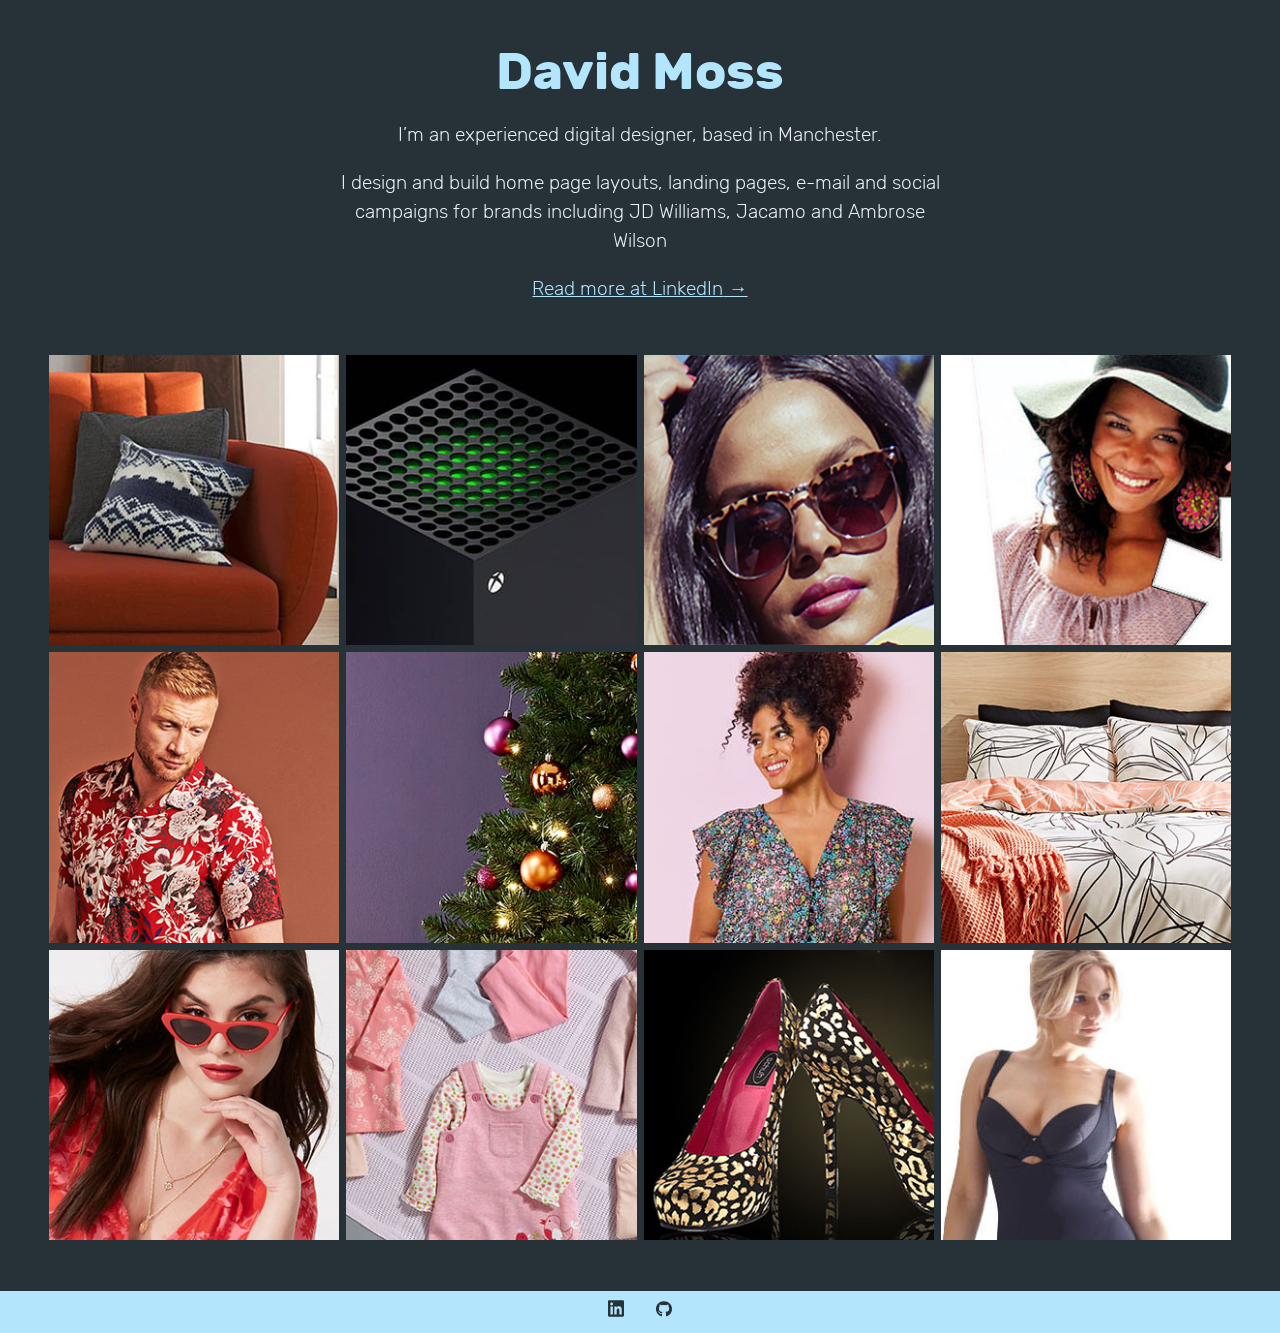
==== index.html @ d763c8f0 "re-publish existing site to github pages" ====
<!doctype html>
<html class="no-js" lang="en-gb">

<head>
    <meta charset="utf-8">
    <title>David Moss &ndash; Digital Designer</title>
    <meta name="description" content="Web designer and developer, based in Manchester.">
    <meta name="viewport" content="width=device-width, initial-scale=1">

    <link rel="shortcut icon" href="favicon.ico">

    <link href="css/style.css" rel="stylesheet">

    <meta name="theme-color" content="#263238">
</head>

<body>

    <div class="wrap">
        <header class="site-header">
            <h1><a href="/" class="site-heading">David Moss</a></h1>

            <section class="site-intro">
                <p>I&rsquo;m an experienced digital designer, based in Manchester.</p>
                <p>I design and build home page layouts, landing pages, e-mail and social campaigns for brands including <strong>JD Williams</strong>, <strong>Jacamo</strong>  and <strong>Ambrose Wilson</strong></p>
                <p><a href="https://www.linkedin.com/in/dpmoss/" class="link-cta">Read more at LinkedIn</a></p>
            </section>
        </header>

        <main class="work">
            <ul class="gallery">
               
               <li class="gallery-item"><a href="images/full/he_20_m.jpg" class="venobox" data-title="Home page (mobile) - Home Essentials" data-gall="gallery1"><img src="images/thumb/he_20.jpg" alt="Home page (mobile) - Home Essentials" loading="lazy"></a></li>
               
                <li class="gallery-item hidden"><a href="images/full/he_20.jpg" class="venobox" data-title="Home page (desktop) - Home Essentials" data-gall="gallery1"><img src="images/thumb/he_20.jpg" alt="Home page (desktop) - Home Essentials" loading="lazy"></a></li>

                <li class="gallery-item"><a href="images/full/xbox_m.jpg" class="venobox" data-title="Xbox landing page (mobile) - Home Essentials" data-gall="gallery1"><img src="images/thumb/xbox.jpg" alt="Xbox landing page (mobile) - Home Essentials" loading="lazy"></a></li>

                <li class="gallery-item hidden"><a href="images/full/xbox.jpg" class="venobox" data-title="Xbox landing page (desktop) - Home Essentials" data-gall="gallery1"><img src="images/thumb/xbox.jpg" alt="Xbox landing page (desktop) - Home Essentials" loading="lazy"></a></li>

                <li class="gallery-item"><a href="images/full/carousel.jpg" class="venobox" data-title="Facebook carousel banners - Simply Be" data-gall="gallery1"><img src="images/thumb/carousel.jpg" alt="Facebook carousel banners - Simply Be" loading="lazy"></a></li>

                <li class="gallery-item"><a href="images/full/fw_home.jpg" class="venobox" data-title="Home page - Fashion World" data-gall="gallery1"><img src="images/thumb/fw_home.jpg" alt="Home page - Fashion World" loading="lazy"></a></li>
                
                <li class="gallery-item"><a href="images/full/email_freddie.jpg" class="venobox" data-title="Flintoff e-mail (mobile only) - Jacamo" data-gall="gallery1"><img src="images/thumb/email_freddie.jpg" alt="Flintoff e-mail (mobile only) - Jacamo" loading="lazy"></a></li>
                
                <li class="gallery-item"><a href="images/full/he_xmas.jpg" class="venobox" data-title="Christmas home page (desktop) - Home Essentials" data-gall="gallery1"><img src="images/thumb/he_xmas.jpg" alt="Christmas home page (desktop) - Home Essentials" loading="lazy"></a></li>
                
                <li class="gallery-item"><a href="images/full/email_fw_sale.jpg" class="venobox" data-title="Sale e-mail (mobile only) - Fashion World" data-gall="gallery1"><img src="images/thumb/email_fw_sale.jpg" alt="Sale e-mail (mobile only) - Fashion World" loading="lazy"></a></li>
                
                <li class="gallery-item"><a href="images/full/trends_m.jpg" class="venobox" data-title="Home Trends landing page (mobile) - Home Essentials" data-gall="gallery1"><img src="images/thumb/trends.jpg" alt="Home Trends landing page (mobile) - Home Essentials" loading="lazy"></a></li>

                <li class="gallery-item hidden"><a href="images/full/trends_d.jpg" class="venobox" data-title="Home Trends landing page (desktop) - Home Essentials" data-gall="gallery1"><img src="images/thumb/trends.jpg" alt="Home Trends landing page (desktop) - Home Essentials" loading="lazy"></a></li>
                
                <li class="gallery-item"><a href="images/full/email_holiday_home.jpg" class="venobox" data-title="Holiday From Home e-mail (mobile only) - Simply Be Ireland" data-gall="gallery1"><img src="images/thumb/email_holiday_home.jpg" alt="Holiday From Home e-mail (mobile only) - Simply Be Ireland" loading="lazy"></a></li>
                
                <li class="gallery-item"><a href="images/full/tkd_baby_m.jpg" class="venobox" data-title="Hello world landing page (mobile) - Kids Division" data-gall="gallery1"><img src="images/thumb/tkd_baby.jpg" alt="Hello world landing page (mobile) - Kids Division" loading="lazy"></a></li>

                <li class="gallery-item hidden"><a href="images/full/tkd_baby.jpg" class="venobox" data-title="Hello world landing page (desktop) - Kids Division" data-gall="gallery1"><img src="images/thumb/tkd_baby.jpg" alt="Hello world landing page (desktop) - Kids Division" loading="lazy"></a></li>
                
                <li class="gallery-item"><a href="images/full/vld_1.jpg" class="venobox" data-title="Home page (1/3) - Viva La Diva shoes" data-gall="gallery1"><img src="images/thumb/vld.jpg" alt="Home page - Viva La Diva shoes" loading="lazy"></a></li>

                <li class="gallery-item hidden"><a href="images/full/vld_2.jpg" class="venobox" data-title="Home page (2/3) - Viva La Diva shoes" data-gall="gallery1"><img src="images/thumb/vld.jpg" alt="Home page - Viva La Diva shoes" loading="lazy"></a></li>
                
                <li class="gallery-item hidden"><a href="images/full/vld_3.jpg" class="venobox" data-title="Home page (3/3) - Viva La Diva shoes" data-gall="gallery1"><img src="images/thumb/vld.jpg" alt="Home page - Viva La Diva shoes" loading="lazy"></a></li>
                
                <li class="gallery-item"><a href="images/full/yours_new.jpg" class="venobox" data-title="Home page - Simply Yours" data-gall="gallery1"><img src="images/thumb/yours_new.jpg" alt="Home page - Simply Yours" loading="lazy"></a></li>
                
            </ul>
        </main>


    </div>

    <footer class="site-footer">
        <a href="https://www.linkedin.com/in/dpmoss/" class="social-icon"><img src="images/icons/icon_linkedin.svg" alt="LinkedIn profile" width="16"> </a>
        
        <a href="https://github.com/dpmoss/portfolio" class="social-icon"><img src="images/icons/icon_github.svg" alt="GitHub profile" width="16"> </a>
    </footer>

    <!-- Scripts -->

    <script src="js/vendor/jquery-3.5.1.min.js"></script>
    <script src="js/vendor/venobox.min.js"></script>
    <script src="js/app.js"></script>

</body>

</html>
---- css/style.css ----
@charset "UTF-8";
@font-face {
  font-family: "Rubik";
  src: url("../fonts/rubik-light.woff2") format("woff2"), url("../fonts/rubik-light.woff") format("woff");
  font-weight: 300;
  font-style: normal;
}
@font-face {
  font-family: "Rubik";
  src: url("../fonts/rubik-bold.woff2") format("woff2"), url("../fonts/rubik-bold.woff") format("woff");
  font-weight: 700;
  font-style: normal;
}
/*! normalize.css v8.0.1 | MIT License | github.com/necolas/normalize.css */
/* Document
   ========================================================================== */
/**
 * 1. Correct the line height in all browsers.
 * 2. Prevent adjustments of font size after orientation changes in iOS.
 */
html {
  line-height: 1.15;
  /* 1 */
  -webkit-text-size-adjust: 100%;
  /* 2 */
}

/* Sections
   ========================================================================== */
/**
 * Remove the margin in all browsers.
 */
body {
  margin: 0;
}

/**
 * Render the `main` element consistently in IE.
 */
main {
  display: block;
}

/**
 * Correct the font size and margin on `h1` elements within `section` and
 * `article` contexts in Chrome, Firefox, and Safari.
 */
h1 {
  font-size: 2em;
  margin: 0.67em 0;
}

/* Grouping content
   ========================================================================== */
/**
 * 1. Add the correct box sizing in Firefox.
 * 2. Show the overflow in Edge and IE.
 */
hr {
  box-sizing: content-box;
  /* 1 */
  height: 0;
  /* 1 */
  overflow: visible;
  /* 2 */
}

/**
 * 1. Correct the inheritance and scaling of font size in all browsers.
 * 2. Correct the odd `em` font sizing in all browsers.
 */
pre {
  font-family: monospace, monospace;
  /* 1 */
  font-size: 1em;
  /* 2 */
}

/* Text-level semantics
   ========================================================================== */
/**
 * Remove the gray background on active links in IE 10.
 */
a {
  background-color: transparent;
}

/**
 * 1. Remove the bottom border in Chrome 57-
 * 2. Add the correct text decoration in Chrome, Edge, IE, Opera, and Safari.
 */
abbr[title] {
  border-bottom: none;
  /* 1 */
  text-decoration: underline;
  /* 2 */
  -webkit-text-decoration: underline dotted;
          text-decoration: underline dotted;
  /* 2 */
}

/**
 * Add the correct font weight in Chrome, Edge, and Safari.
 */
b,
strong {
  font-weight: bolder;
}

/**
 * 1. Correct the inheritance and scaling of font size in all browsers.
 * 2. Correct the odd `em` font sizing in all browsers.
 */
code,
kbd,
samp {
  font-family: monospace, monospace;
  /* 1 */
  font-size: 1em;
  /* 2 */
}

/**
 * Add the correct font size in all browsers.
 */
small {
  font-size: 80%;
}

/**
 * Prevent `sub` and `sup` elements from affecting the line height in
 * all browsers.
 */
sub,
sup {
  font-size: 75%;
  line-height: 0;
  position: relative;
  vertical-align: baseline;
}

sub {
  bottom: -0.25em;
}

sup {
  top: -0.5em;
}

/* Embedded content
   ========================================================================== */
/**
 * Remove the border on images inside links in IE 10.
 */
img {
  border-style: none;
}

/* Forms
   ========================================================================== */
/**
 * 1. Change the font styles in all browsers.
 * 2. Remove the margin in Firefox and Safari.
 */
button,
input,
optgroup,
select,
textarea {
  font-family: inherit;
  /* 1 */
  font-size: 100%;
  /* 1 */
  line-height: 1.15;
  /* 1 */
  margin: 0;
  /* 2 */
}

/**
 * Show the overflow in IE.
 * 1. Show the overflow in Edge.
 */
button,
input {
  /* 1 */
  overflow: visible;
}

/**
 * Remove the inheritance of text transform in Edge, Firefox, and IE.
 * 1. Remove the inheritance of text transform in Firefox.
 */
button,
select {
  /* 1 */
  text-transform: none;
}

/**
 * Correct the inability to style clickable types in iOS and Safari.
 */
button,
[type=button],
[type=reset],
[type=submit] {
  -webkit-appearance: button;
}

/**
 * Remove the inner border and padding in Firefox.
 */
button::-moz-focus-inner,
[type=button]::-moz-focus-inner,
[type=reset]::-moz-focus-inner,
[type=submit]::-moz-focus-inner {
  border-style: none;
  padding: 0;
}

/**
 * Restore the focus styles unset by the previous rule.
 */
button:-moz-focusring,
[type=button]:-moz-focusring,
[type=reset]:-moz-focusring,
[type=submit]:-moz-focusring {
  outline: 1px dotted ButtonText;
}

/**
 * Correct the padding in Firefox.
 */
fieldset {
  padding: 0.35em 0.75em 0.625em;
}

/**
 * 1. Correct the text wrapping in Edge and IE.
 * 2. Correct the color inheritance from `fieldset` elements in IE.
 * 3. Remove the padding so developers are not caught out when they zero out
 *    `fieldset` elements in all browsers.
 */
legend {
  box-sizing: border-box;
  /* 1 */
  color: inherit;
  /* 2 */
  display: table;
  /* 1 */
  max-width: 100%;
  /* 1 */
  padding: 0;
  /* 3 */
  white-space: normal;
  /* 1 */
}

/**
 * Add the correct vertical alignment in Chrome, Firefox, and Opera.
 */
progress {
  vertical-align: baseline;
}

/**
 * Remove the default vertical scrollbar in IE 10+.
 */
textarea {
  overflow: auto;
}

/**
 * 1. Add the correct box sizing in IE 10.
 * 2. Remove the padding in IE 10.
 */
[type=checkbox],
[type=radio] {
  box-sizing: border-box;
  /* 1 */
  padding: 0;
  /* 2 */
}

/**
 * Correct the cursor style of increment and decrement buttons in Chrome.
 */
[type=number]::-webkit-inner-spin-button,
[type=number]::-webkit-outer-spin-button {
  height: auto;
}

/**
 * 1. Correct the odd appearance in Chrome and Safari.
 * 2. Correct the outline style in Safari.
 */
[type=search] {
  -webkit-appearance: textfield;
  /* 1 */
  outline-offset: -2px;
  /* 2 */
}

/**
 * Remove the inner padding in Chrome and Safari on macOS.
 */
[type=search]::-webkit-search-decoration {
  -webkit-appearance: none;
}

/**
 * 1. Correct the inability to style clickable types in iOS and Safari.
 * 2. Change font properties to `inherit` in Safari.
 */
::-webkit-file-upload-button {
  -webkit-appearance: button;
  /* 1 */
  font: inherit;
  /* 2 */
}

/* Interactive
   ========================================================================== */
/*
 * Add the correct display in Edge, IE 10+, and Firefox.
 */
details {
  display: block;
}

/*
 * Add the correct display in all browsers.
 */
summary {
  display: list-item;
}

/* Misc
   ========================================================================== */
/**
 * Add the correct display in IE 10+.
 */
template {
  display: none;
}

/**
 * Add the correct display in IE 10.
 */
[hidden] {
  display: none;
}

html,
body {
  height: 100%;
}

html {
  font-size: 100%;
  overflow-y: scroll;
}

body {
  font-family: "Rubik", sans-serif;
  background: #263238;
  color: #eceff1;
  font-weight: 300;
  line-height: 1.5;
  display: flex;
  flex-direction: column;
}

h1,
h2,
h3 {
  color: #4fc3f7;
  font-weight: 700;
  margin: 2.75rem 0 1.05rem;
  line-height: 1.15;
}

h1 {
  font-size: 3.157em;
}

h2 {
  font-size: 2.369em;
}

h3 {
  font-size: 1.777em;
}

p {
  font-size: 1.2em;
  margin-bottom: 1.15rem;
}

small {
  font-size: 0.889em;
}

a,
a:visited {
  color: #b3e5fc;
  text-decoration: none;
}

a:hover,
a:active {
  color: #4fc3f7;
}

.link-cta {
  text-decoration: underline;
}

.link-cta:after {
  content: " →";
}

.link-cta:hover {
  transition: all 0.5s;
}

img {
  max-width: 100%;
  height: auto;
}

.wrap {
  margin: 0 auto;
  padding: 0;
  width: 100%;
  max-width: 1200px;
  flex: 1 0 auto;
}

.site-header {
  max-width: 60ch;
  text-align: center;
  margin: 0 auto;
  padding: 0 0.5rem;
}

.gallery {
  box-sizing: border-box;
  margin: 3.157em 0.5em;
  padding: 0;
  list-style: none;
  display: flex;
  flex-flow: row wrap;
  justify-content: space-between;
  display: grid;
  justify-content: center;
  grid-gap: 5px;
  grid-template-columns: repeat(2, 1fr);
}
.gallery img {
  display: block;
}

.gallery-item {
  margin: 0 0 10px 0;
  padding: 0;
  flex: auto;
  max-width: 300px;
}
.gallery-item img {
  width: 100%;
}

@media (min-width: 750px) {
  .gallery {
    grid-template-columns: repeat(3, 1fr);
  }
}
@media (min-width: 900px) {
  .gallery {
    grid-template-columns: repeat(4, 1fr);
  }

  .gallery-item {
    max-width: 24%;
  }
}
@supports (display: grid) {
  .gallery-item {
    margin: 0;
    max-width: none;
    border: 1px solid #263238;
  }

  .gallery-item:hover {
    border: 1px solid #eceff1;
    transition: border 0.5s;
  }
}
.site-footer {
  display: flex;
  justify-content: center;
  align-items: center;
  margin: 0;
  padding: 0;
  background: #b3e5fc;
  flex-shrink: 0;
}
.site-footer .social-icon {
  margin: 0 0.5rem;
  padding: 0.5rem;
}
.site-footer .social-icon:hover {
  background-color: #eceff1;
  transition: all 0.5s;
}

/*
 * Hide visually and from screen readers
 */
.hidden,
[hidden] {
  display: none !important;
}

/*
 * Hide only visually, but have it available for screen readers:
 * https://snook.ca/archives/html_and_css/hiding-content-for-accessibility
 *
 * 1. For long content, line feeds are not interpreted as spaces and small width
 *    causes content to wrap 1 word per line:
 *    https://medium.com/@jessebeach/beware-smushed-off-screen-accessible-text-5952a4c2cbfe
 */
.sr-only {
  border: 0;
  clip: rect(0, 0, 0, 0);
  height: 1px;
  margin: -1px;
  overflow: hidden;
  padding: 0;
  position: absolute;
  white-space: nowrap;
  width: 1px;
  /* 1 */
}

/*
 * Extends the .sr-only class to allow the element
 * to be focusable when navigated to via the keyboard:
 * https://www.drupal.org/node/897638
 */
.sr-only.focusable:active,
.sr-only.focusable:focus {
  clip: auto;
  height: auto;
  margin: 0;
  overflow: visible;
  position: static;
  white-space: inherit;
  width: auto;
}

/*
 * Hide visually and from screen readers, but maintain layout
 */
.invisible {
  visibility: hidden;
}

/* ------ venobox.css --------*/
.vbox-overlay *, .vbox-overlay *:before, .vbox-overlay *:after {
  -webkit-backface-visibility: hidden;
  box-sizing: border-box;
}

.vbox-overlay * {
  -webkit-backface-visibility: visible;
  backface-visibility: visible;
}

.vbox-overlay {
  display: flex;
  flex-direction: column;
  justify-content: center;
  align-items: center;
  position: fixed;
  left: 0;
  top: 0;
  bottom: 0;
  right: 0;
  z-index: 999999;
}

/* ----- navigation ----- */
.vbox-title {
  width: 100%;
  height: 40px;
  float: left;
  text-align: center;
  line-height: 28px;
  font-size: 12px;
  padding: 6px 50px;
  overflow: hidden;
  position: fixed;
  display: none;
  left: 0;
  z-index: 89;
}

.vbox-close {
  cursor: pointer;
  position: fixed;
  top: -1px;
  right: 0;
  width: 50px;
  height: 40px;
  padding: 6px;
  display: block;
  background-position: 10px center;
  overflow: hidden;
  font-size: 24px;
  line-height: 1;
  text-align: center;
  z-index: 99;
}

.vbox-left {
  cursor: pointer;
  position: fixed;
  left: 0;
  height: 40px;
  overflow: hidden;
  line-height: 28px;
  font-size: 12px;
  z-index: 99;
  display: flex;
  align-items: center;
}

.vbox-num {
  display: inline-block;
  margin: 6px 0 6px 15px;
}

/* ----- Social share ----- */
.vbox-share {
  line-height: 28px;
  font-size: 12px;
  overflow: hidden;
  position: fixed;
  left: 0;
  z-index: 98;
  display: flex;
  align-items: center;
  justify-content: center;
  width: 100%;
  text-align: center;
}

.vbox-share svg {
  max-height: 28px;
  width: 28px;
  z-index: 10;
  margin-left: 12px;
  margin-top: 6px;
  margin-bottom: 6px;
  vertical-align: middle;
}

/* ----- navigation ARROWS ----- */
.vbox-next, .vbox-prev {
  position: fixed;
  top: 50%;
  margin-top: -15px;
  overflow: hidden;
  cursor: pointer;
  display: block;
  width: 45px;
  height: 45px;
  z-index: 99;
}

.vbox-next span, .vbox-prev span {
  position: relative;
  width: 20px;
  height: 20px;
  border: 2px solid transparent;
  border-top-color: #B6B6B6;
  border-right-color: #B6B6B6;
  text-indent: -100px;
  position: absolute;
  top: 8px;
  display: block;
}

.vbox-prev {
  left: 15px;
}

.vbox-next {
  right: 15px;
}

.vbox-prev span {
  left: 10px;
  transform: rotate(-135deg);
}

.vbox-next span {
  transform: rotate(45deg);
  right: 10px;
}

/* ------- inline window ------ */
.vbox-inline {
  width: 420px;
  height: 315px;
  height: 70vh;
  padding: 10px;
  background: #fff;
  margin: 0 auto;
  overflow: auto;
  text-align: left;
}

/* ------- Video & iFrames window ------ */
.venoframe {
  max-width: 100%;
  width: 100%;
  border: none;
  width: 100%;
  height: 260px;
  height: 70vh;
}

.venoframe.vbvid {
  height: 260px;
}

@media (min-width: 768px) {
  .venoframe, .vbox-inline {
    width: 90%;
    height: 360px;
    height: 70vh;
  }

  .venoframe.vbvid {
    width: 640px;
    height: 360px;
  }
}
@media (min-width: 992px) {
  .venoframe, .vbox-inline {
    max-width: 1200px;
    width: 80%;
    height: 540px;
    height: 70vh;
  }

  .venoframe.vbvid {
    width: 960px;
    height: 540px;
  }
}
/* 
Please do NOT edit this part! 
or at least read this note: http://i.imgur.com/7C0ws9e.gif
*/
.vbox-open {
  overflow: hidden;
}

.vbox-container {
  position: absolute;
  left: 0;
  right: 0;
  top: 0;
  bottom: 0;
  overflow-x: hidden;
  overflow-y: scroll;
  overflow-scrolling: touch;
  -webkit-overflow-scrolling: touch;
  z-index: 20;
  max-height: 100%;
}

.vbox-content {
  text-align: center;
  float: left;
  width: 100%;
  position: relative;
  overflow: hidden;
  padding: 20px 4%;
}

.vbox-container img {
  max-width: 100%;
  height: auto;
}

.vbox-figlio {
  box-shadow: 0 0 12px rgba(0, 0, 0, 0.19), 0 6px 6px rgba(0, 0, 0, 0.23);
  max-width: 100%;
  text-align: initial;
}

img.vbox-figlio {
  -webkit-user-select: none;
  -moz-user-select: none;
  -o-user-select: none;
  -ms-user-select: none;
      user-select: none;
}

.vbox-content.swipe-left {
  margin-left: -200px !important;
}

.vbox-content.swipe-right {
  margin-left: 200px !important;
}

.vbox-animated {
  webkit-transition: margin 300ms ease-out;
  transition: margin 300ms ease-out;
}

/* ---------- preloader ----------
 * SPINKIT 
 * http://tobiasahlin.com/spinkit/
-------------------------------- */
.sk-double-bounce, .sk-rotating-plane {
  width: 40px;
  height: 40px;
  margin: 40px auto;
}

.sk-rotating-plane {
  background-color: #333;
  -webkit-animation: sk-rotatePlane 1.2s infinite ease-in-out;
  animation: sk-rotatePlane 1.2s infinite ease-in-out;
}

@-webkit-keyframes sk-rotatePlane {
  0% {
    transform: perspective(120px) rotateX(0) rotateY(0);
  }
  50% {
    transform: perspective(120px) rotateX(-180.1deg) rotateY(0);
  }
  100% {
    transform: perspective(120px) rotateX(-180deg) rotateY(-179.9deg);
  }
}
@keyframes sk-rotatePlane {
  0% {
    transform: perspective(120px) rotateX(0) rotateY(0);
  }
  50% {
    transform: perspective(120px) rotateX(-180.1deg) rotateY(0);
  }
  100% {
    transform: perspective(120px) rotateX(-180deg) rotateY(-179.9deg);
  }
}
.sk-double-bounce {
  position: relative;
}

.sk-double-bounce .sk-child {
  width: 100%;
  height: 100%;
  border-radius: 50%;
  background-color: #333;
  opacity: 0.6;
  position: absolute;
  top: 0;
  left: 0;
  -webkit-animation: sk-doubleBounce 2s infinite ease-in-out;
  animation: sk-doubleBounce 2s infinite ease-in-out;
}

.sk-chasing-dots .sk-child, .sk-spinner-pulse, .sk-three-bounce .sk-child {
  background-color: #333;
  border-radius: 100%;
}

.sk-double-bounce .sk-double-bounce2 {
  -webkit-animation-delay: -1s;
  animation-delay: -1s;
}

@-webkit-keyframes sk-doubleBounce {
  0%, 100% {
    transform: scale(0);
  }
  50% {
    transform: scale(1);
  }
}
@keyframes sk-doubleBounce {
  0%, 100% {
    transform: scale(0);
  }
  50% {
    transform: scale(1);
  }
}
.sk-wave {
  margin: 40px auto;
  width: 50px;
  height: 40px;
  text-align: center;
  font-size: 10px;
}

.sk-wave .sk-rect {
  background-color: #333;
  height: 100%;
  width: 6px;
  display: inline-block;
  -webkit-animation: sk-waveStretchDelay 1.2s infinite ease-in-out;
  animation: sk-waveStretchDelay 1.2s infinite ease-in-out;
}

.sk-wave .sk-rect1 {
  -webkit-animation-delay: -1.2s;
  animation-delay: -1.2s;
}

.sk-wave .sk-rect2 {
  -webkit-animation-delay: -1.1s;
  animation-delay: -1.1s;
}

.sk-wave .sk-rect3 {
  -webkit-animation-delay: -1s;
  animation-delay: -1s;
}

.sk-wave .sk-rect4 {
  -webkit-animation-delay: -0.9s;
  animation-delay: -0.9s;
}

.sk-wave .sk-rect5 {
  -webkit-animation-delay: -0.8s;
  animation-delay: -0.8s;
}

@-webkit-keyframes sk-waveStretchDelay {
  0%, 100%, 40% {
    transform: scaleY(0.4);
  }
  20% {
    transform: scaleY(1);
  }
}
@keyframes sk-waveStretchDelay {
  0%, 100%, 40% {
    transform: scaleY(0.4);
  }
  20% {
    transform: scaleY(1);
  }
}
.sk-wandering-cubes {
  margin: 40px auto;
  width: 40px;
  height: 40px;
  position: relative;
}

.sk-wandering-cubes .sk-cube {
  background-color: #333;
  width: 10px;
  height: 10px;
  position: absolute;
  top: 0;
  left: 0;
  -webkit-animation: sk-wanderingCube 1.8s ease-in-out -1.8s infinite both;
  animation: sk-wanderingCube 1.8s ease-in-out -1.8s infinite both;
}

.sk-chasing-dots, .sk-spinner-pulse {
  width: 40px;
  height: 40px;
  margin: 40px auto;
}

.sk-wandering-cubes .sk-cube2 {
  -webkit-animation-delay: -0.9s;
  animation-delay: -0.9s;
}

@-webkit-keyframes sk-wanderingCube {
  0% {
    transform: rotate(0);
  }
  25% {
    transform: translateX(30px) rotate(-90deg) scale(0.5);
  }
  50% {
    transform: translateX(30px) translateY(30px) rotate(-179deg);
  }
  50.1% {
    transform: translateX(30px) translateY(30px) rotate(-180deg);
  }
  75% {
    transform: translateX(0) translateY(30px) rotate(-270deg) scale(0.5);
  }
  100% {
    transform: rotate(-360deg);
  }
}
@keyframes sk-wanderingCube {
  0% {
    transform: rotate(0);
  }
  25% {
    transform: translateX(30px) rotate(-90deg) scale(0.5);
  }
  50% {
    transform: translateX(30px) translateY(30px) rotate(-179deg);
  }
  50.1% {
    transform: translateX(30px) translateY(30px) rotate(-180deg);
  }
  75% {
    transform: translateX(0) translateY(30px) rotate(-270deg) scale(0.5);
  }
  100% {
    transform: rotate(-360deg);
  }
}
.sk-spinner-pulse {
  -webkit-animation: sk-pulseScaleOut 1s infinite ease-in-out;
  animation: sk-pulseScaleOut 1s infinite ease-in-out;
}

@-webkit-keyframes sk-pulseScaleOut {
  0% {
    transform: scale(0);
  }
  100% {
    transform: scale(1);
    opacity: 0;
  }
}
@keyframes sk-pulseScaleOut {
  0% {
    transform: scale(0);
  }
  100% {
    transform: scale(1);
    opacity: 0;
  }
}
.sk-chasing-dots {
  position: relative;
  text-align: center;
  -webkit-animation: sk-chasingDotsRotate 2s infinite linear;
  animation: sk-chasingDotsRotate 2s infinite linear;
}

.sk-chasing-dots .sk-child {
  width: 60%;
  height: 60%;
  display: inline-block;
  position: absolute;
  top: 0;
  -webkit-animation: sk-chasingDotsBounce 2s infinite ease-in-out;
  animation: sk-chasingDotsBounce 2s infinite ease-in-out;
}

.sk-chasing-dots .sk-dot2 {
  top: auto;
  bottom: 0;
  -webkit-animation-delay: -1s;
  animation-delay: -1s;
}

@-webkit-keyframes sk-chasingDotsRotate {
  100% {
    transform: rotate(360deg);
  }
}
@keyframes sk-chasingDotsRotate {
  100% {
    transform: rotate(360deg);
  }
}
@-webkit-keyframes sk-chasingDotsBounce {
  0%, 100% {
    transform: scale(0);
  }
  50% {
    transform: scale(1);
  }
}
@keyframes sk-chasingDotsBounce {
  0%, 100% {
    transform: scale(0);
  }
  50% {
    transform: scale(1);
  }
}
.sk-three-bounce {
  margin: 40px auto;
  width: 80px;
  text-align: center;
}

.sk-three-bounce .sk-child {
  width: 20px;
  height: 20px;
  display: inline-block;
  -webkit-animation: sk-three-bounce 1.4s ease-in-out 0s infinite both;
  animation: sk-three-bounce 1.4s ease-in-out 0s infinite both;
}

.sk-circle .sk-child:before, .sk-fading-circle .sk-circle:before {
  display: block;
  border-radius: 100%;
  content: "";
  background-color: #333;
}

.sk-three-bounce .sk-bounce1 {
  -webkit-animation-delay: -0.32s;
  animation-delay: -0.32s;
}

.sk-three-bounce .sk-bounce2 {
  -webkit-animation-delay: -0.16s;
  animation-delay: -0.16s;
}

@-webkit-keyframes sk-three-bounce {
  0%, 100%, 80% {
    transform: scale(0);
  }
  40% {
    transform: scale(1);
  }
}
@keyframes sk-three-bounce {
  0%, 100%, 80% {
    transform: scale(0);
  }
  40% {
    transform: scale(1);
  }
}
.sk-circle {
  margin: 40px auto;
  width: 40px;
  height: 40px;
  position: relative;
}

.sk-circle .sk-child {
  width: 100%;
  height: 100%;
  position: absolute;
  left: 0;
  top: 0;
}

.sk-circle .sk-child:before {
  margin: 0 auto;
  width: 15%;
  height: 15%;
  -webkit-animation: sk-circleBounceDelay 1.2s infinite ease-in-out both;
  animation: sk-circleBounceDelay 1.2s infinite ease-in-out both;
}

.sk-circle .sk-circle2 {
  transform: rotate(30deg);
}

.sk-circle .sk-circle3 {
  transform: rotate(60deg);
}

.sk-circle .sk-circle4 {
  transform: rotate(90deg);
}

.sk-circle .sk-circle5 {
  transform: rotate(120deg);
}

.sk-circle .sk-circle6 {
  transform: rotate(150deg);
}

.sk-circle .sk-circle7 {
  transform: rotate(180deg);
}

.sk-circle .sk-circle8 {
  transform: rotate(210deg);
}

.sk-circle .sk-circle9 {
  transform: rotate(240deg);
}

.sk-circle .sk-circle10 {
  transform: rotate(270deg);
}

.sk-circle .sk-circle11 {
  transform: rotate(300deg);
}

.sk-circle .sk-circle12 {
  transform: rotate(330deg);
}

.sk-circle .sk-circle2:before {
  -webkit-animation-delay: -1.1s;
  animation-delay: -1.1s;
}

.sk-circle .sk-circle3:before {
  -webkit-animation-delay: -1s;
  animation-delay: -1s;
}

.sk-circle .sk-circle4:before {
  -webkit-animation-delay: -0.9s;
  animation-delay: -0.9s;
}

.sk-circle .sk-circle5:before {
  -webkit-animation-delay: -0.8s;
  animation-delay: -0.8s;
}

.sk-circle .sk-circle6:before {
  -webkit-animation-delay: -0.7s;
  animation-delay: -0.7s;
}

.sk-circle .sk-circle7:before {
  -webkit-animation-delay: -0.6s;
  animation-delay: -0.6s;
}

.sk-circle .sk-circle8:before {
  -webkit-animation-delay: -0.5s;
  animation-delay: -0.5s;
}

.sk-circle .sk-circle9:before {
  -webkit-animation-delay: -0.4s;
  animation-delay: -0.4s;
}

.sk-circle .sk-circle10:before {
  -webkit-animation-delay: -0.3s;
  animation-delay: -0.3s;
}

.sk-circle .sk-circle11:before {
  -webkit-animation-delay: -0.2s;
  animation-delay: -0.2s;
}

.sk-circle .sk-circle12:before {
  -webkit-animation-delay: -0.1s;
  animation-delay: -0.1s;
}

@-webkit-keyframes sk-circleBounceDelay {
  0%, 100%, 80% {
    transform: scale(0);
  }
  40% {
    transform: scale(1);
  }
}
@keyframes sk-circleBounceDelay {
  0%, 100%, 80% {
    transform: scale(0);
  }
  40% {
    transform: scale(1);
  }
}
.sk-cube-grid {
  width: 40px;
  height: 40px;
  margin: 40px auto;
}

.sk-cube-grid .sk-cube {
  width: 33.33%;
  height: 33.33%;
  background-color: #333;
  float: left;
  -webkit-animation: sk-cubeGridScaleDelay 1.3s infinite ease-in-out;
  animation: sk-cubeGridScaleDelay 1.3s infinite ease-in-out;
}

.sk-cube-grid .sk-cube1 {
  -webkit-animation-delay: 0.2s;
  animation-delay: 0.2s;
}

.sk-cube-grid .sk-cube2 {
  -webkit-animation-delay: 0.3s;
  animation-delay: 0.3s;
}

.sk-cube-grid .sk-cube3 {
  -webkit-animation-delay: 0.4s;
  animation-delay: 0.4s;
}

.sk-cube-grid .sk-cube4 {
  -webkit-animation-delay: 0.1s;
  animation-delay: 0.1s;
}

.sk-cube-grid .sk-cube5 {
  -webkit-animation-delay: 0.2s;
  animation-delay: 0.2s;
}

.sk-cube-grid .sk-cube6 {
  -webkit-animation-delay: 0.3s;
  animation-delay: 0.3s;
}

.sk-cube-grid .sk-cube7 {
  -webkit-animation-delay: 0ms;
  animation-delay: 0ms;
}

.sk-cube-grid .sk-cube8 {
  -webkit-animation-delay: 0.1s;
  animation-delay: 0.1s;
}

.sk-cube-grid .sk-cube9 {
  -webkit-animation-delay: 0.2s;
  animation-delay: 0.2s;
}

@-webkit-keyframes sk-cubeGridScaleDelay {
  0%, 100%, 70% {
    transform: scale3D(1, 1, 1);
  }
  35% {
    transform: scale3D(0, 0, 1);
  }
}
@keyframes sk-cubeGridScaleDelay {
  0%, 100%, 70% {
    transform: scale3D(1, 1, 1);
  }
  35% {
    transform: scale3D(0, 0, 1);
  }
}
.sk-fading-circle {
  margin: 40px auto;
  width: 40px;
  height: 40px;
  position: relative;
}

.sk-fading-circle .sk-circle {
  width: 100%;
  height: 100%;
  position: absolute;
  left: 0;
  top: 0;
}

.sk-fading-circle .sk-circle:before {
  margin: 0 auto;
  width: 15%;
  height: 15%;
  -webkit-animation: sk-circleFadeDelay 1.2s infinite ease-in-out both;
  animation: sk-circleFadeDelay 1.2s infinite ease-in-out both;
}

.sk-fading-circle .sk-circle2 {
  transform: rotate(30deg);
}

.sk-fading-circle .sk-circle3 {
  transform: rotate(60deg);
}

.sk-fading-circle .sk-circle4 {
  transform: rotate(90deg);
}

.sk-fading-circle .sk-circle5 {
  transform: rotate(120deg);
}

.sk-fading-circle .sk-circle6 {
  transform: rotate(150deg);
}

.sk-fading-circle .sk-circle7 {
  transform: rotate(180deg);
}

.sk-fading-circle .sk-circle8 {
  transform: rotate(210deg);
}

.sk-fading-circle .sk-circle9 {
  transform: rotate(240deg);
}

.sk-fading-circle .sk-circle10 {
  transform: rotate(270deg);
}

.sk-fading-circle .sk-circle11 {
  transform: rotate(300deg);
}

.sk-fading-circle .sk-circle12 {
  transform: rotate(330deg);
}

.sk-fading-circle .sk-circle2:before {
  -webkit-animation-delay: -1.1s;
  animation-delay: -1.1s;
}

.sk-fading-circle .sk-circle3:before {
  -webkit-animation-delay: -1s;
  animation-delay: -1s;
}

.sk-fading-circle .sk-circle4:before {
  -webkit-animation-delay: -0.9s;
  animation-delay: -0.9s;
}

.sk-fading-circle .sk-circle5:before {
  -webkit-animation-delay: -0.8s;
  animation-delay: -0.8s;
}

.sk-fading-circle .sk-circle6:before {
  -webkit-animation-delay: -0.7s;
  animation-delay: -0.7s;
}

.sk-fading-circle .sk-circle7:before {
  -webkit-animation-delay: -0.6s;
  animation-delay: -0.6s;
}

.sk-fading-circle .sk-circle8:before {
  -webkit-animation-delay: -0.5s;
  animation-delay: -0.5s;
}

.sk-fading-circle .sk-circle9:before {
  -webkit-animation-delay: -0.4s;
  animation-delay: -0.4s;
}

.sk-fading-circle .sk-circle10:before {
  -webkit-animation-delay: -0.3s;
  animation-delay: -0.3s;
}

.sk-fading-circle .sk-circle11:before {
  -webkit-animation-delay: -0.2s;
  animation-delay: -0.2s;
}

.sk-fading-circle .sk-circle12:before {
  -webkit-animation-delay: -0.1s;
  animation-delay: -0.1s;
}

@-webkit-keyframes sk-circleFadeDelay {
  0%, 100%, 39% {
    opacity: 0;
  }
  40% {
    opacity: 1;
  }
}
@keyframes sk-circleFadeDelay {
  0%, 100%, 39% {
    opacity: 0;
  }
  40% {
    opacity: 1;
  }
}
.sk-folding-cube {
  margin: 40px auto;
  width: 40px;
  height: 40px;
  position: relative;
  transform: rotateZ(45deg);
}

.sk-folding-cube .sk-cube {
  float: left;
  width: 50%;
  height: 50%;
  position: relative;
  transform: scale(1.1);
}

.sk-folding-cube .sk-cube:before {
  content: "";
  position: absolute;
  top: 0;
  left: 0;
  width: 100%;
  height: 100%;
  background-color: #333;
  -webkit-animation: sk-foldCubeAngle 2.4s infinite linear both;
  animation: sk-foldCubeAngle 2.4s infinite linear both;
  transform-origin: 100% 100%;
}

.sk-folding-cube .sk-cube2 {
  transform: scale(1.1) rotateZ(90deg);
}

.sk-folding-cube .sk-cube3 {
  transform: scale(1.1) rotateZ(180deg);
}

.sk-folding-cube .sk-cube4 {
  transform: scale(1.1) rotateZ(270deg);
}

.sk-folding-cube .sk-cube2:before {
  -webkit-animation-delay: 0.3s;
  animation-delay: 0.3s;
}

.sk-folding-cube .sk-cube3:before {
  -webkit-animation-delay: 0.6s;
  animation-delay: 0.6s;
}

.sk-folding-cube .sk-cube4:before {
  -webkit-animation-delay: 0.9s;
  animation-delay: 0.9s;
}

@-webkit-keyframes sk-foldCubeAngle {
  0%, 10% {
    transform: perspective(140px) rotateX(-180deg);
    opacity: 0;
  }
  25%, 75% {
    transform: perspective(140px) rotateX(0);
    opacity: 1;
  }
  100%, 90% {
    transform: perspective(140px) rotateY(180deg);
    opacity: 0;
  }
}
@keyframes sk-foldCubeAngle {
  0%, 10% {
    transform: perspective(140px) rotateX(-180deg);
    opacity: 0;
  }
  25%, 75% {
    transform: perspective(140px) rotateX(0);
    opacity: 1;
  }
  100%, 90% {
    transform: perspective(140px) rotateY(180deg);
    opacity: 0;
  }
}/*# sourceMappingURL=style.css.map */
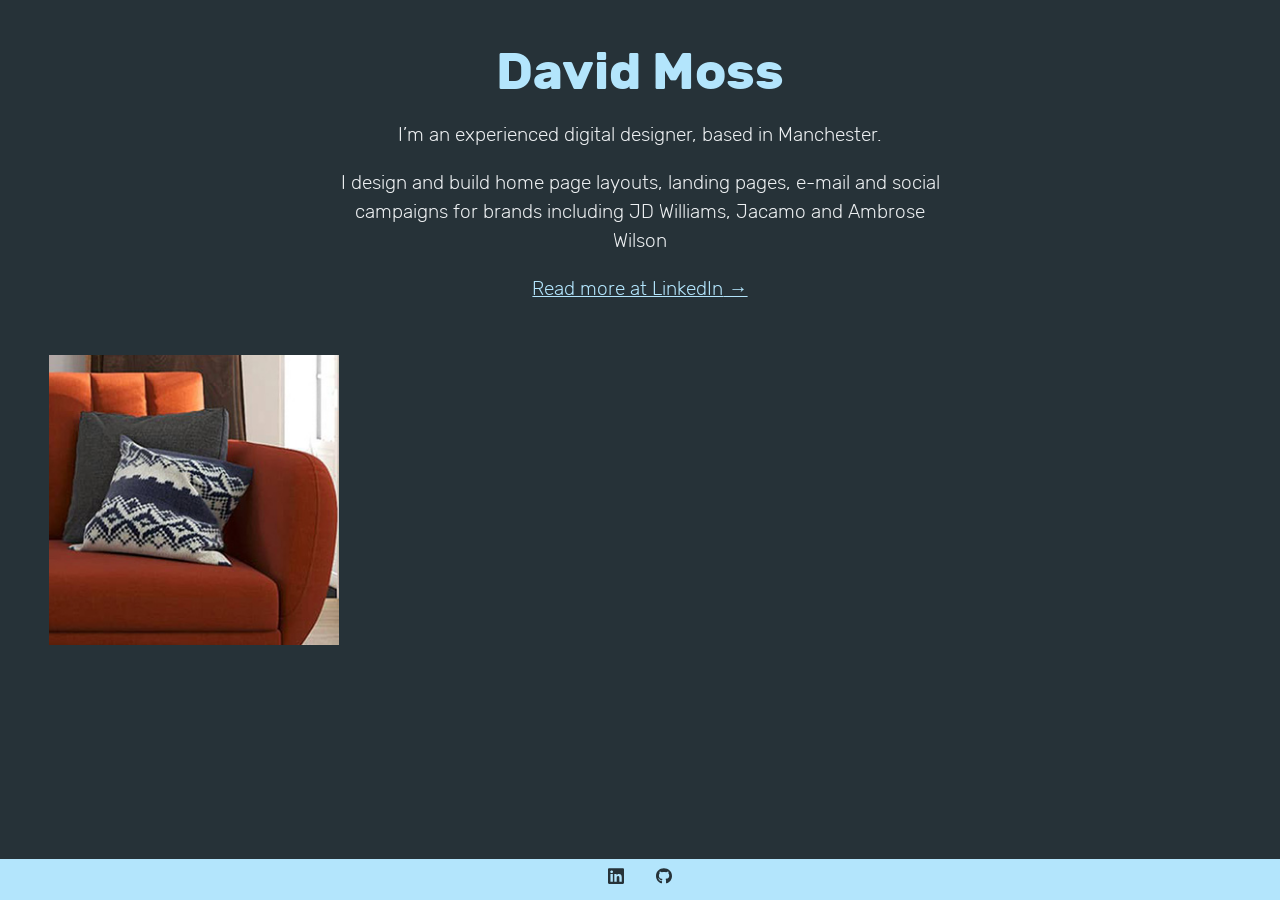
==== commit c443e636: "test" ====
--- a/index.html
+++ b/index.html
@@ -9,7 +9,7 @@
 
     <link rel="shortcut icon" href="favicon.ico">
 
-    <link href="css/style.css" rel="stylesheet">
+    <link href="/css/style.css" rel="stylesheet">
 
     <meta name="theme-color" content="#263238">
 </head>
@@ -30,41 +30,9 @@
         <main class="work">
             <ul class="gallery">
                
-               <li class="gallery-item"><a href="images/full/he_20_m.jpg" class="venobox" data-title="Home page (mobile) - Home Essentials" data-gall="gallery1"><img src="images/thumb/he_20.jpg" alt="Home page (mobile) - Home Essentials" loading="lazy"></a></li>
-               
-                <li class="gallery-item hidden"><a href="images/full/he_20.jpg" class="venobox" data-title="Home page (desktop) - Home Essentials" data-gall="gallery1"><img src="images/thumb/he_20.jpg" alt="Home page (desktop) - Home Essentials" loading="lazy"></a></li>
+               <li class="gallery-item"><a href="/images/full/he_20_m.jpg" class="venobox" data-title="Home page (mobile) - Home Essentials" data-gall="gallery1"><img src="/images/thumb/he_20.jpg" alt="Home page (mobile) - Home Essentials"></a></li>
 
-                <li class="gallery-item"><a href="images/full/xbox_m.jpg" class="venobox" data-title="Xbox landing page (mobile) - Home Essentials" data-gall="gallery1"><img src="images/thumb/xbox.jpg" alt="Xbox landing page (mobile) - Home Essentials" loading="lazy"></a></li>
-
-                <li class="gallery-item hidden"><a href="images/full/xbox.jpg" class="venobox" data-title="Xbox landing page (desktop) - Home Essentials" data-gall="gallery1"><img src="images/thumb/xbox.jpg" alt="Xbox landing page (desktop) - Home Essentials" loading="lazy"></a></li>
-
-                <li class="gallery-item"><a href="images/full/carousel.jpg" class="venobox" data-title="Facebook carousel banners - Simply Be" data-gall="gallery1"><img src="images/thumb/carousel.jpg" alt="Facebook carousel banners - Simply Be" loading="lazy"></a></li>
-
-                <li class="gallery-item"><a href="images/full/fw_home.jpg" class="venobox" data-title="Home page - Fashion World" data-gall="gallery1"><img src="images/thumb/fw_home.jpg" alt="Home page - Fashion World" loading="lazy"></a></li>
                 
-                <li class="gallery-item"><a href="images/full/email_freddie.jpg" class="venobox" data-title="Flintoff e-mail (mobile only) - Jacamo" data-gall="gallery1"><img src="images/thumb/email_freddie.jpg" alt="Flintoff e-mail (mobile only) - Jacamo" loading="lazy"></a></li>
-                
-                <li class="gallery-item"><a href="images/full/he_xmas.jpg" class="venobox" data-title="Christmas home page (desktop) - Home Essentials" data-gall="gallery1"><img src="images/thumb/he_xmas.jpg" alt="Christmas home page (desktop) - Home Essentials" loading="lazy"></a></li>
-                
-                <li class="gallery-item"><a href="images/full/email_fw_sale.jpg" class="venobox" data-title="Sale e-mail (mobile only) - Fashion World" data-gall="gallery1"><img src="images/thumb/email_fw_sale.jpg" alt="Sale e-mail (mobile only) - Fashion World" loading="lazy"></a></li>
-                
-                <li class="gallery-item"><a href="images/full/trends_m.jpg" class="venobox" data-title="Home Trends landing page (mobile) - Home Essentials" data-gall="gallery1"><img src="images/thumb/trends.jpg" alt="Home Trends landing page (mobile) - Home Essentials" loading="lazy"></a></li>
-
-                <li class="gallery-item hidden"><a href="images/full/trends_d.jpg" class="venobox" data-title="Home Trends landing page (desktop) - Home Essentials" data-gall="gallery1"><img src="images/thumb/trends.jpg" alt="Home Trends landing page (desktop) - Home Essentials" loading="lazy"></a></li>
-                
-                <li class="gallery-item"><a href="images/full/email_holiday_home.jpg" class="venobox" data-title="Holiday From Home e-mail (mobile only) - Simply Be Ireland" data-gall="gallery1"><img src="images/thumb/email_holiday_home.jpg" alt="Holiday From Home e-mail (mobile only) - Simply Be Ireland" loading="lazy"></a></li>
-                
-                <li class="gallery-item"><a href="images/full/tkd_baby_m.jpg" class="venobox" data-title="Hello world landing page (mobile) - Kids Division" data-gall="gallery1"><img src="images/thumb/tkd_baby.jpg" alt="Hello world landing page (mobile) - Kids Division" loading="lazy"></a></li>
-
-                <li class="gallery-item hidden"><a href="images/full/tkd_baby.jpg" class="venobox" data-title="Hello world landing page (desktop) - Kids Division" data-gall="gallery1"><img src="images/thumb/tkd_baby.jpg" alt="Hello world landing page (desktop) - Kids Division" loading="lazy"></a></li>
-                
-                <li class="gallery-item"><a href="images/full/vld_1.jpg" class="venobox" data-title="Home page (1/3) - Viva La Diva shoes" data-gall="gallery1"><img src="images/thumb/vld.jpg" alt="Home page - Viva La Diva shoes" loading="lazy"></a></li>
-
-                <li class="gallery-item hidden"><a href="images/full/vld_2.jpg" class="venobox" data-title="Home page (2/3) - Viva La Diva shoes" data-gall="gallery1"><img src="images/thumb/vld.jpg" alt="Home page - Viva La Diva shoes" loading="lazy"></a></li>
-                
-                <li class="gallery-item hidden"><a href="images/full/vld_3.jpg" class="venobox" data-title="Home page (3/3) - Viva La Diva shoes" data-gall="gallery1"><img src="images/thumb/vld.jpg" alt="Home page - Viva La Diva shoes" loading="lazy"></a></li>
-                
-                <li class="gallery-item"><a href="images/full/yours_new.jpg" class="venobox" data-title="Home page - Simply Yours" data-gall="gallery1"><img src="images/thumb/yours_new.jpg" alt="Home page - Simply Yours" loading="lazy"></a></li>
                 
             </ul>
         </main>
@@ -79,10 +47,8 @@
     </footer>
 
     <!-- Scripts -->
-
-    <script src="js/vendor/jquery-3.5.1.min.js"></script>
-    <script src="js/vendor/venobox.min.js"></script>
-    <script src="js/app.js"></script>
+    <script src="/js/venobox.min.js"></script>
+    <script src="/js/app.js"></script>
 
 </body>
 
--- a/css/style.css
+++ b/css/style.css
@@ -1,1591 +1 @@
-@charset "UTF-8";
-@font-face {
-  font-family: "Rubik";
-  src: url("../fonts/rubik-light.woff2") format("woff2"), url("../fonts/rubik-light.woff") format("woff");
-  font-weight: 300;
-  font-style: normal;
-}
-@font-face {
-  font-family: "Rubik";
-  src: url("../fonts/rubik-bold.woff2") format("woff2"), url("../fonts/rubik-bold.woff") format("woff");
-  font-weight: 700;
-  font-style: normal;
-}
-/*! normalize.css v8.0.1 | MIT License | github.com/necolas/normalize.css */
-/* Document
-   ========================================================================== */
-/**
- * 1. Correct the line height in all browsers.
- * 2. Prevent adjustments of font size after orientation changes in iOS.
- */
-html {
-  line-height: 1.15;
-  /* 1 */
-  -webkit-text-size-adjust: 100%;
-  /* 2 */
-}
-
-/* Sections
-   ========================================================================== */
-/**
- * Remove the margin in all browsers.
- */
-body {
-  margin: 0;
-}
-
-/**
- * Render the `main` element consistently in IE.
- */
-main {
-  display: block;
-}
-
-/**
- * Correct the font size and margin on `h1` elements within `section` and
- * `article` contexts in Chrome, Firefox, and Safari.
- */
-h1 {
-  font-size: 2em;
-  margin: 0.67em 0;
-}
-
-/* Grouping content
-   ========================================================================== */
-/**
- * 1. Add the correct box sizing in Firefox.
- * 2. Show the overflow in Edge and IE.
- */
-hr {
-  box-sizing: content-box;
-  /* 1 */
-  height: 0;
-  /* 1 */
-  overflow: visible;
-  /* 2 */
-}
-
-/**
- * 1. Correct the inheritance and scaling of font size in all browsers.
- * 2. Correct the odd `em` font sizing in all browsers.
- */
-pre {
-  font-family: monospace, monospace;
-  /* 1 */
-  font-size: 1em;
-  /* 2 */
-}
-
-/* Text-level semantics
-   ========================================================================== */
-/**
- * Remove the gray background on active links in IE 10.
- */
-a {
-  background-color: transparent;
-}
-
-/**
- * 1. Remove the bottom border in Chrome 57-
- * 2. Add the correct text decoration in Chrome, Edge, IE, Opera, and Safari.
- */
-abbr[title] {
-  border-bottom: none;
-  /* 1 */
-  text-decoration: underline;
-  /* 2 */
-  -webkit-text-decoration: underline dotted;
-          text-decoration: underline dotted;
-  /* 2 */
-}
-
-/**
- * Add the correct font weight in Chrome, Edge, and Safari.
- */
-b,
-strong {
-  font-weight: bolder;
-}
-
-/**
- * 1. Correct the inheritance and scaling of font size in all browsers.
- * 2. Correct the odd `em` font sizing in all browsers.
- */
-code,
-kbd,
-samp {
-  font-family: monospace, monospace;
-  /* 1 */
-  font-size: 1em;
-  /* 2 */
-}
-
-/**
- * Add the correct font size in all browsers.
- */
-small {
-  font-size: 80%;
-}
-
-/**
- * Prevent `sub` and `sup` elements from affecting the line height in
- * all browsers.
- */
-sub,
-sup {
-  font-size: 75%;
-  line-height: 0;
-  position: relative;
-  vertical-align: baseline;
-}
-
-sub {
-  bottom: -0.25em;
-}
-
-sup {
-  top: -0.5em;
-}
-
-/* Embedded content
-   ========================================================================== */
-/**
- * Remove the border on images inside links in IE 10.
- */
-img {
-  border-style: none;
-}
-
-/* Forms
-   ========================================================================== */
-/**
- * 1. Change the font styles in all browsers.
- * 2. Remove the margin in Firefox and Safari.
- */
-button,
-input,
-optgroup,
-select,
-textarea {
-  font-family: inherit;
-  /* 1 */
-  font-size: 100%;
-  /* 1 */
-  line-height: 1.15;
-  /* 1 */
-  margin: 0;
-  /* 2 */
-}
-
-/**
- * Show the overflow in IE.
- * 1. Show the overflow in Edge.
- */
-button,
-input {
-  /* 1 */
-  overflow: visible;
-}
-
-/**
- * Remove the inheritance of text transform in Edge, Firefox, and IE.
- * 1. Remove the inheritance of text transform in Firefox.
- */
-button,
-select {
-  /* 1 */
-  text-transform: none;
-}
-
-/**
- * Correct the inability to style clickable types in iOS and Safari.
- */
-button,
-[type=button],
-[type=reset],
-[type=submit] {
-  -webkit-appearance: button;
-}
-
-/**
- * Remove the inner border and padding in Firefox.
- */
-button::-moz-focus-inner,
-[type=button]::-moz-focus-inner,
-[type=reset]::-moz-focus-inner,
-[type=submit]::-moz-focus-inner {
-  border-style: none;
-  padding: 0;
-}
-
-/**
- * Restore the focus styles unset by the previous rule.
- */
-button:-moz-focusring,
-[type=button]:-moz-focusring,
-[type=reset]:-moz-focusring,
-[type=submit]:-moz-focusring {
-  outline: 1px dotted ButtonText;
-}
-
-/**
- * Correct the padding in Firefox.
- */
-fieldset {
-  padding: 0.35em 0.75em 0.625em;
-}
-
-/**
- * 1. Correct the text wrapping in Edge and IE.
- * 2. Correct the color inheritance from `fieldset` elements in IE.
- * 3. Remove the padding so developers are not caught out when they zero out
- *    `fieldset` elements in all browsers.
- */
-legend {
-  box-sizing: border-box;
-  /* 1 */
-  color: inherit;
-  /* 2 */
-  display: table;
-  /* 1 */
-  max-width: 100%;
-  /* 1 */
-  padding: 0;
-  /* 3 */
-  white-space: normal;
-  /* 1 */
-}
-
-/**
- * Add the correct vertical alignment in Chrome, Firefox, and Opera.
- */
-progress {
-  vertical-align: baseline;
-}
-
-/**
- * Remove the default vertical scrollbar in IE 10+.
- */
-textarea {
-  overflow: auto;
-}
-
-/**
- * 1. Add the correct box sizing in IE 10.
- * 2. Remove the padding in IE 10.
- */
-[type=checkbox],
-[type=radio] {
-  box-sizing: border-box;
-  /* 1 */
-  padding: 0;
-  /* 2 */
-}
-
-/**
- * Correct the cursor style of increment and decrement buttons in Chrome.
- */
-[type=number]::-webkit-inner-spin-button,
-[type=number]::-webkit-outer-spin-button {
-  height: auto;
-}
-
-/**
- * 1. Correct the odd appearance in Chrome and Safari.
- * 2. Correct the outline style in Safari.
- */
-[type=search] {
-  -webkit-appearance: textfield;
-  /* 1 */
-  outline-offset: -2px;
-  /* 2 */
-}
-
-/**
- * Remove the inner padding in Chrome and Safari on macOS.
- */
-[type=search]::-webkit-search-decoration {
-  -webkit-appearance: none;
-}
-
-/**
- * 1. Correct the inability to style clickable types in iOS and Safari.
- * 2. Change font properties to `inherit` in Safari.
- */
-::-webkit-file-upload-button {
-  -webkit-appearance: button;
-  /* 1 */
-  font: inherit;
-  /* 2 */
-}
-
-/* Interactive
-   ========================================================================== */
-/*
- * Add the correct display in Edge, IE 10+, and Firefox.
- */
-details {
-  display: block;
-}
-
-/*
- * Add the correct display in all browsers.
- */
-summary {
-  display: list-item;
-}
-
-/* Misc
-   ========================================================================== */
-/**
- * Add the correct display in IE 10+.
- */
-template {
-  display: none;
-}
-
-/**
- * Add the correct display in IE 10.
- */
-[hidden] {
-  display: none;
-}
-
-html,
-body {
-  height: 100%;
-}
-
-html {
-  font-size: 100%;
-  overflow-y: scroll;
-}
-
-body {
-  font-family: "Rubik", sans-serif;
-  background: #263238;
-  color: #eceff1;
-  font-weight: 300;
-  line-height: 1.5;
-  display: flex;
-  flex-direction: column;
-}
-
-h1,
-h2,
-h3 {
-  color: #4fc3f7;
-  font-weight: 700;
-  margin: 2.75rem 0 1.05rem;
-  line-height: 1.15;
-}
-
-h1 {
-  font-size: 3.157em;
-}
-
-h2 {
-  font-size: 2.369em;
-}
-
-h3 {
-  font-size: 1.777em;
-}
-
-p {
-  font-size: 1.2em;
-  margin-bottom: 1.15rem;
-}
-
-small {
-  font-size: 0.889em;
-}
-
-a,
-a:visited {
-  color: #b3e5fc;
-  text-decoration: none;
-}
-
-a:hover,
-a:active {
-  color: #4fc3f7;
-}
-
-.link-cta {
-  text-decoration: underline;
-}
-
-.link-cta:after {
-  content: " →";
-}
-
-.link-cta:hover {
-  transition: all 0.5s;
-}
-
-img {
-  max-width: 100%;
-  height: auto;
-}
-
-.wrap {
-  margin: 0 auto;
-  padding: 0;
-  width: 100%;
-  max-width: 1200px;
-  flex: 1 0 auto;
-}
-
-.site-header {
-  max-width: 60ch;
-  text-align: center;
-  margin: 0 auto;
-  padding: 0 0.5rem;
-}
-
-.gallery {
-  box-sizing: border-box;
-  margin: 3.157em 0.5em;
-  padding: 0;
-  list-style: none;
-  display: flex;
-  flex-flow: row wrap;
-  justify-content: space-between;
-  display: grid;
-  justify-content: center;
-  grid-gap: 5px;
-  grid-template-columns: repeat(2, 1fr);
-}
-.gallery img {
-  display: block;
-}
-
-.gallery-item {
-  margin: 0 0 10px 0;
-  padding: 0;
-  flex: auto;
-  max-width: 300px;
-}
-.gallery-item img {
-  width: 100%;
-}
-
-@media (min-width: 750px) {
-  .gallery {
-    grid-template-columns: repeat(3, 1fr);
-  }
-}
-@media (min-width: 900px) {
-  .gallery {
-    grid-template-columns: repeat(4, 1fr);
-  }
-
-  .gallery-item {
-    max-width: 24%;
-  }
-}
-@supports (display: grid) {
-  .gallery-item {
-    margin: 0;
-    max-width: none;
-    border: 1px solid #263238;
-  }
-
-  .gallery-item:hover {
-    border: 1px solid #eceff1;
-    transition: border 0.5s;
-  }
-}
-.site-footer {
-  display: flex;
-  justify-content: center;
-  align-items: center;
-  margin: 0;
-  padding: 0;
-  background: #b3e5fc;
-  flex-shrink: 0;
-}
-.site-footer .social-icon {
-  margin: 0 0.5rem;
-  padding: 0.5rem;
-}
-.site-footer .social-icon:hover {
-  background-color: #eceff1;
-  transition: all 0.5s;
-}
-
-/*
- * Hide visually and from screen readers
- */
-.hidden,
-[hidden] {
-  display: none !important;
-}
-
-/*
- * Hide only visually, but have it available for screen readers:
- * https://snook.ca/archives/html_and_css/hiding-content-for-accessibility
- *
- * 1. For long content, line feeds are not interpreted as spaces and small width
- *    causes content to wrap 1 word per line:
- *    https://medium.com/@jessebeach/beware-smushed-off-screen-accessible-text-5952a4c2cbfe
- */
-.sr-only {
-  border: 0;
-  clip: rect(0, 0, 0, 0);
-  height: 1px;
-  margin: -1px;
-  overflow: hidden;
-  padding: 0;
-  position: absolute;
-  white-space: nowrap;
-  width: 1px;
-  /* 1 */
-}
-
-/*
- * Extends the .sr-only class to allow the element
- * to be focusable when navigated to via the keyboard:
- * https://www.drupal.org/node/897638
- */
-.sr-only.focusable:active,
-.sr-only.focusable:focus {
-  clip: auto;
-  height: auto;
-  margin: 0;
-  overflow: visible;
-  position: static;
-  white-space: inherit;
-  width: auto;
-}
-
-/*
- * Hide visually and from screen readers, but maintain layout
- */
-.invisible {
-  visibility: hidden;
-}
-
-/* ------ venobox.css --------*/
-.vbox-overlay *, .vbox-overlay *:before, .vbox-overlay *:after {
-  -webkit-backface-visibility: hidden;
-  box-sizing: border-box;
-}
-
-.vbox-overlay * {
-  -webkit-backface-visibility: visible;
-  backface-visibility: visible;
-}
-
-.vbox-overlay {
-  display: flex;
-  flex-direction: column;
-  justify-content: center;
-  align-items: center;
-  position: fixed;
-  left: 0;
-  top: 0;
-  bottom: 0;
-  right: 0;
-  z-index: 999999;
-}
-
-/* ----- navigation ----- */
-.vbox-title {
-  width: 100%;
-  height: 40px;
-  float: left;
-  text-align: center;
-  line-height: 28px;
-  font-size: 12px;
-  padding: 6px 50px;
-  overflow: hidden;
-  position: fixed;
-  display: none;
-  left: 0;
-  z-index: 89;
-}
-
-.vbox-close {
-  cursor: pointer;
-  position: fixed;
-  top: -1px;
-  right: 0;
-  width: 50px;
-  height: 40px;
-  padding: 6px;
-  display: block;
-  background-position: 10px center;
-  overflow: hidden;
-  font-size: 24px;
-  line-height: 1;
-  text-align: center;
-  z-index: 99;
-}
-
-.vbox-left {
-  cursor: pointer;
-  position: fixed;
-  left: 0;
-  height: 40px;
-  overflow: hidden;
-  line-height: 28px;
-  font-size: 12px;
-  z-index: 99;
-  display: flex;
-  align-items: center;
-}
-
-.vbox-num {
-  display: inline-block;
-  margin: 6px 0 6px 15px;
-}
-
-/* ----- Social share ----- */
-.vbox-share {
-  line-height: 28px;
-  font-size: 12px;
-  overflow: hidden;
-  position: fixed;
-  left: 0;
-  z-index: 98;
-  display: flex;
-  align-items: center;
-  justify-content: center;
-  width: 100%;
-  text-align: center;
-}
-
-.vbox-share svg {
-  max-height: 28px;
-  width: 28px;
-  z-index: 10;
-  margin-left: 12px;
-  margin-top: 6px;
-  margin-bottom: 6px;
-  vertical-align: middle;
-}
-
-/* ----- navigation ARROWS ----- */
-.vbox-next, .vbox-prev {
-  position: fixed;
-  top: 50%;
-  margin-top: -15px;
-  overflow: hidden;
-  cursor: pointer;
-  display: block;
-  width: 45px;
-  height: 45px;
-  z-index: 99;
-}
-
-.vbox-next span, .vbox-prev span {
-  position: relative;
-  width: 20px;
-  height: 20px;
-  border: 2px solid transparent;
-  border-top-color: #B6B6B6;
-  border-right-color: #B6B6B6;
-  text-indent: -100px;
-  position: absolute;
-  top: 8px;
-  display: block;
-}
-
-.vbox-prev {
-  left: 15px;
-}
-
-.vbox-next {
-  right: 15px;
-}
-
-.vbox-prev span {
-  left: 10px;
-  transform: rotate(-135deg);
-}
-
-.vbox-next span {
-  transform: rotate(45deg);
-  right: 10px;
-}
-
-/* ------- inline window ------ */
-.vbox-inline {
-  width: 420px;
-  height: 315px;
-  height: 70vh;
-  padding: 10px;
-  background: #fff;
-  margin: 0 auto;
-  overflow: auto;
-  text-align: left;
-}
-
-/* ------- Video & iFrames window ------ */
-.venoframe {
-  max-width: 100%;
-  width: 100%;
-  border: none;
-  width: 100%;
-  height: 260px;
-  height: 70vh;
-}
-
-.venoframe.vbvid {
-  height: 260px;
-}
-
-@media (min-width: 768px) {
-  .venoframe, .vbox-inline {
-    width: 90%;
-    height: 360px;
-    height: 70vh;
-  }
-
-  .venoframe.vbvid {
-    width: 640px;
-    height: 360px;
-  }
-}
-@media (min-width: 992px) {
-  .venoframe, .vbox-inline {
-    max-width: 1200px;
-    width: 80%;
-    height: 540px;
-    height: 70vh;
-  }
-
-  .venoframe.vbvid {
-    width: 960px;
-    height: 540px;
-  }
-}
-/* 
-Please do NOT edit this part! 
-or at least read this note: http://i.imgur.com/7C0ws9e.gif
-*/
-.vbox-open {
-  overflow: hidden;
-}
-
-.vbox-container {
-  position: absolute;
-  left: 0;
-  right: 0;
-  top: 0;
-  bottom: 0;
-  overflow-x: hidden;
-  overflow-y: scroll;
-  overflow-scrolling: touch;
-  -webkit-overflow-scrolling: touch;
-  z-index: 20;
-  max-height: 100%;
-}
-
-.vbox-content {
-  text-align: center;
-  float: left;
-  width: 100%;
-  position: relative;
-  overflow: hidden;
-  padding: 20px 4%;
-}
-
-.vbox-container img {
-  max-width: 100%;
-  height: auto;
-}
-
-.vbox-figlio {
-  box-shadow: 0 0 12px rgba(0, 0, 0, 0.19), 0 6px 6px rgba(0, 0, 0, 0.23);
-  max-width: 100%;
-  text-align: initial;
-}
-
-img.vbox-figlio {
-  -webkit-user-select: none;
-  -moz-user-select: none;
-  -o-user-select: none;
-  -ms-user-select: none;
-      user-select: none;
-}
-
-.vbox-content.swipe-left {
-  margin-left: -200px !important;
-}
-
-.vbox-content.swipe-right {
-  margin-left: 200px !important;
-}
-
-.vbox-animated {
-  webkit-transition: margin 300ms ease-out;
-  transition: margin 300ms ease-out;
-}
-
-/* ---------- preloader ----------
- * SPINKIT 
- * http://tobiasahlin.com/spinkit/
--------------------------------- */
-.sk-double-bounce, .sk-rotating-plane {
-  width: 40px;
-  height: 40px;
-  margin: 40px auto;
-}
-
-.sk-rotating-plane {
-  background-color: #333;
-  -webkit-animation: sk-rotatePlane 1.2s infinite ease-in-out;
-  animation: sk-rotatePlane 1.2s infinite ease-in-out;
-}
-
-@-webkit-keyframes sk-rotatePlane {
-  0% {
-    transform: perspective(120px) rotateX(0) rotateY(0);
-  }
-  50% {
-    transform: perspective(120px) rotateX(-180.1deg) rotateY(0);
-  }
-  100% {
-    transform: perspective(120px) rotateX(-180deg) rotateY(-179.9deg);
-  }
-}
-@keyframes sk-rotatePlane {
-  0% {
-    transform: perspective(120px) rotateX(0) rotateY(0);
-  }
-  50% {
-    transform: perspective(120px) rotateX(-180.1deg) rotateY(0);
-  }
-  100% {
-    transform: perspective(120px) rotateX(-180deg) rotateY(-179.9deg);
-  }
-}
-.sk-double-bounce {
-  position: relative;
-}
-
-.sk-double-bounce .sk-child {
-  width: 100%;
-  height: 100%;
-  border-radius: 50%;
-  background-color: #333;
-  opacity: 0.6;
-  position: absolute;
-  top: 0;
-  left: 0;
-  -webkit-animation: sk-doubleBounce 2s infinite ease-in-out;
-  animation: sk-doubleBounce 2s infinite ease-in-out;
-}
-
-.sk-chasing-dots .sk-child, .sk-spinner-pulse, .sk-three-bounce .sk-child {
-  background-color: #333;
-  border-radius: 100%;
-}
-
-.sk-double-bounce .sk-double-bounce2 {
-  -webkit-animation-delay: -1s;
-  animation-delay: -1s;
-}
-
-@-webkit-keyframes sk-doubleBounce {
-  0%, 100% {
-    transform: scale(0);
-  }
-  50% {
-    transform: scale(1);
-  }
-}
-@keyframes sk-doubleBounce {
-  0%, 100% {
-    transform: scale(0);
-  }
-  50% {
-    transform: scale(1);
-  }
-}
-.sk-wave {
-  margin: 40px auto;
-  width: 50px;
-  height: 40px;
-  text-align: center;
-  font-size: 10px;
-}
-
-.sk-wave .sk-rect {
-  background-color: #333;
-  height: 100%;
-  width: 6px;
-  display: inline-block;
-  -webkit-animation: sk-waveStretchDelay 1.2s infinite ease-in-out;
-  animation: sk-waveStretchDelay 1.2s infinite ease-in-out;
-}
-
-.sk-wave .sk-rect1 {
-  -webkit-animation-delay: -1.2s;
-  animation-delay: -1.2s;
-}
-
-.sk-wave .sk-rect2 {
-  -webkit-animation-delay: -1.1s;
-  animation-delay: -1.1s;
-}
-
-.sk-wave .sk-rect3 {
-  -webkit-animation-delay: -1s;
-  animation-delay: -1s;
-}
-
-.sk-wave .sk-rect4 {
-  -webkit-animation-delay: -0.9s;
-  animation-delay: -0.9s;
-}
-
-.sk-wave .sk-rect5 {
-  -webkit-animation-delay: -0.8s;
-  animation-delay: -0.8s;
-}
-
-@-webkit-keyframes sk-waveStretchDelay {
-  0%, 100%, 40% {
-    transform: scaleY(0.4);
-  }
-  20% {
-    transform: scaleY(1);
-  }
-}
-@keyframes sk-waveStretchDelay {
-  0%, 100%, 40% {
-    transform: scaleY(0.4);
-  }
-  20% {
-    transform: scaleY(1);
-  }
-}
-.sk-wandering-cubes {
-  margin: 40px auto;
-  width: 40px;
-  height: 40px;
-  position: relative;
-}
-
-.sk-wandering-cubes .sk-cube {
-  background-color: #333;
-  width: 10px;
-  height: 10px;
-  position: absolute;
-  top: 0;
-  left: 0;
-  -webkit-animation: sk-wanderingCube 1.8s ease-in-out -1.8s infinite both;
-  animation: sk-wanderingCube 1.8s ease-in-out -1.8s infinite both;
-}
-
-.sk-chasing-dots, .sk-spinner-pulse {
-  width: 40px;
-  height: 40px;
-  margin: 40px auto;
-}
-
-.sk-wandering-cubes .sk-cube2 {
-  -webkit-animation-delay: -0.9s;
-  animation-delay: -0.9s;
-}
-
-@-webkit-keyframes sk-wanderingCube {
-  0% {
-    transform: rotate(0);
-  }
-  25% {
-    transform: translateX(30px) rotate(-90deg) scale(0.5);
-  }
-  50% {
-    transform: translateX(30px) translateY(30px) rotate(-179deg);
-  }
-  50.1% {
-    transform: translateX(30px) translateY(30px) rotate(-180deg);
-  }
-  75% {
-    transform: translateX(0) translateY(30px) rotate(-270deg) scale(0.5);
-  }
-  100% {
-    transform: rotate(-360deg);
-  }
-}
-@keyframes sk-wanderingCube {
-  0% {
-    transform: rotate(0);
-  }
-  25% {
-    transform: translateX(30px) rotate(-90deg) scale(0.5);
-  }
-  50% {
-    transform: translateX(30px) translateY(30px) rotate(-179deg);
-  }
-  50.1% {
-    transform: translateX(30px) translateY(30px) rotate(-180deg);
-  }
-  75% {
-    transform: translateX(0) translateY(30px) rotate(-270deg) scale(0.5);
-  }
-  100% {
-    transform: rotate(-360deg);
-  }
-}
-.sk-spinner-pulse {
-  -webkit-animation: sk-pulseScaleOut 1s infinite ease-in-out;
-  animation: sk-pulseScaleOut 1s infinite ease-in-out;
-}
-
-@-webkit-keyframes sk-pulseScaleOut {
-  0% {
-    transform: scale(0);
-  }
-  100% {
-    transform: scale(1);
-    opacity: 0;
-  }
-}
-@keyframes sk-pulseScaleOut {
-  0% {
-    transform: scale(0);
-  }
-  100% {
-    transform: scale(1);
-    opacity: 0;
-  }
-}
-.sk-chasing-dots {
-  position: relative;
-  text-align: center;
-  -webkit-animation: sk-chasingDotsRotate 2s infinite linear;
-  animation: sk-chasingDotsRotate 2s infinite linear;
-}
-
-.sk-chasing-dots .sk-child {
-  width: 60%;
-  height: 60%;
-  display: inline-block;
-  position: absolute;
-  top: 0;
-  -webkit-animation: sk-chasingDotsBounce 2s infinite ease-in-out;
-  animation: sk-chasingDotsBounce 2s infinite ease-in-out;
-}
-
-.sk-chasing-dots .sk-dot2 {
-  top: auto;
-  bottom: 0;
-  -webkit-animation-delay: -1s;
-  animation-delay: -1s;
-}
-
-@-webkit-keyframes sk-chasingDotsRotate {
-  100% {
-    transform: rotate(360deg);
-  }
-}
-@keyframes sk-chasingDotsRotate {
-  100% {
-    transform: rotate(360deg);
-  }
-}
-@-webkit-keyframes sk-chasingDotsBounce {
-  0%, 100% {
-    transform: scale(0);
-  }
-  50% {
-    transform: scale(1);
-  }
-}
-@keyframes sk-chasingDotsBounce {
-  0%, 100% {
-    transform: scale(0);
-  }
-  50% {
-    transform: scale(1);
-  }
-}
-.sk-three-bounce {
-  margin: 40px auto;
-  width: 80px;
-  text-align: center;
-}
-
-.sk-three-bounce .sk-child {
-  width: 20px;
-  height: 20px;
-  display: inline-block;
-  -webkit-animation: sk-three-bounce 1.4s ease-in-out 0s infinite both;
-  animation: sk-three-bounce 1.4s ease-in-out 0s infinite both;
-}
-
-.sk-circle .sk-child:before, .sk-fading-circle .sk-circle:before {
-  display: block;
-  border-radius: 100%;
-  content: "";
-  background-color: #333;
-}
-
-.sk-three-bounce .sk-bounce1 {
-  -webkit-animation-delay: -0.32s;
-  animation-delay: -0.32s;
-}
-
-.sk-three-bounce .sk-bounce2 {
-  -webkit-animation-delay: -0.16s;
-  animation-delay: -0.16s;
-}
-
-@-webkit-keyframes sk-three-bounce {
-  0%, 100%, 80% {
-    transform: scale(0);
-  }
-  40% {
-    transform: scale(1);
-  }
-}
-@keyframes sk-three-bounce {
-  0%, 100%, 80% {
-    transform: scale(0);
-  }
-  40% {
-    transform: scale(1);
-  }
-}
-.sk-circle {
-  margin: 40px auto;
-  width: 40px;
-  height: 40px;
-  position: relative;
-}
-
-.sk-circle .sk-child {
-  width: 100%;
-  height: 100%;
-  position: absolute;
-  left: 0;
-  top: 0;
-}
-
-.sk-circle .sk-child:before {
-  margin: 0 auto;
-  width: 15%;
-  height: 15%;
-  -webkit-animation: sk-circleBounceDelay 1.2s infinite ease-in-out both;
-  animation: sk-circleBounceDelay 1.2s infinite ease-in-out both;
-}
-
-.sk-circle .sk-circle2 {
-  transform: rotate(30deg);
-}
-
-.sk-circle .sk-circle3 {
-  transform: rotate(60deg);
-}
-
-.sk-circle .sk-circle4 {
-  transform: rotate(90deg);
-}
-
-.sk-circle .sk-circle5 {
-  transform: rotate(120deg);
-}
-
-.sk-circle .sk-circle6 {
-  transform: rotate(150deg);
-}
-
-.sk-circle .sk-circle7 {
-  transform: rotate(180deg);
-}
-
-.sk-circle .sk-circle8 {
-  transform: rotate(210deg);
-}
-
-.sk-circle .sk-circle9 {
-  transform: rotate(240deg);
-}
-
-.sk-circle .sk-circle10 {
-  transform: rotate(270deg);
-}
-
-.sk-circle .sk-circle11 {
-  transform: rotate(300deg);
-}
-
-.sk-circle .sk-circle12 {
-  transform: rotate(330deg);
-}
-
-.sk-circle .sk-circle2:before {
-  -webkit-animation-delay: -1.1s;
-  animation-delay: -1.1s;
-}
-
-.sk-circle .sk-circle3:before {
-  -webkit-animation-delay: -1s;
-  animation-delay: -1s;
-}
-
-.sk-circle .sk-circle4:before {
-  -webkit-animation-delay: -0.9s;
-  animation-delay: -0.9s;
-}
-
-.sk-circle .sk-circle5:before {
-  -webkit-animation-delay: -0.8s;
-  animation-delay: -0.8s;
-}
-
-.sk-circle .sk-circle6:before {
-  -webkit-animation-delay: -0.7s;
-  animation-delay: -0.7s;
-}
-
-.sk-circle .sk-circle7:before {
-  -webkit-animation-delay: -0.6s;
-  animation-delay: -0.6s;
-}
-
-.sk-circle .sk-circle8:before {
-  -webkit-animation-delay: -0.5s;
-  animation-delay: -0.5s;
-}
-
-.sk-circle .sk-circle9:before {
-  -webkit-animation-delay: -0.4s;
-  animation-delay: -0.4s;
-}
-
-.sk-circle .sk-circle10:before {
-  -webkit-animation-delay: -0.3s;
-  animation-delay: -0.3s;
-}
-
-.sk-circle .sk-circle11:before {
-  -webkit-animation-delay: -0.2s;
-  animation-delay: -0.2s;
-}
-
-.sk-circle .sk-circle12:before {
-  -webkit-animation-delay: -0.1s;
-  animation-delay: -0.1s;
-}
-
-@-webkit-keyframes sk-circleBounceDelay {
-  0%, 100%, 80% {
-    transform: scale(0);
-  }
-  40% {
-    transform: scale(1);
-  }
-}
-@keyframes sk-circleBounceDelay {
-  0%, 100%, 80% {
-    transform: scale(0);
-  }
-  40% {
-    transform: scale(1);
-  }
-}
-.sk-cube-grid {
-  width: 40px;
-  height: 40px;
-  margin: 40px auto;
-}
-
-.sk-cube-grid .sk-cube {
-  width: 33.33%;
-  height: 33.33%;
-  background-color: #333;
-  float: left;
-  -webkit-animation: sk-cubeGridScaleDelay 1.3s infinite ease-in-out;
-  animation: sk-cubeGridScaleDelay 1.3s infinite ease-in-out;
-}
-
-.sk-cube-grid .sk-cube1 {
-  -webkit-animation-delay: 0.2s;
-  animation-delay: 0.2s;
-}
-
-.sk-cube-grid .sk-cube2 {
-  -webkit-animation-delay: 0.3s;
-  animation-delay: 0.3s;
-}
-
-.sk-cube-grid .sk-cube3 {
-  -webkit-animation-delay: 0.4s;
-  animation-delay: 0.4s;
-}
-
-.sk-cube-grid .sk-cube4 {
-  -webkit-animation-delay: 0.1s;
-  animation-delay: 0.1s;
-}
-
-.sk-cube-grid .sk-cube5 {
-  -webkit-animation-delay: 0.2s;
-  animation-delay: 0.2s;
-}
-
-.sk-cube-grid .sk-cube6 {
-  -webkit-animation-delay: 0.3s;
-  animation-delay: 0.3s;
-}
-
-.sk-cube-grid .sk-cube7 {
-  -webkit-animation-delay: 0ms;
-  animation-delay: 0ms;
-}
-
-.sk-cube-grid .sk-cube8 {
-  -webkit-animation-delay: 0.1s;
-  animation-delay: 0.1s;
-}
-
-.sk-cube-grid .sk-cube9 {
-  -webkit-animation-delay: 0.2s;
-  animation-delay: 0.2s;
-}
-
-@-webkit-keyframes sk-cubeGridScaleDelay {
-  0%, 100%, 70% {
-    transform: scale3D(1, 1, 1);
-  }
-  35% {
-    transform: scale3D(0, 0, 1);
-  }
-}
-@keyframes sk-cubeGridScaleDelay {
-  0%, 100%, 70% {
-    transform: scale3D(1, 1, 1);
-  }
-  35% {
-    transform: scale3D(0, 0, 1);
-  }
-}
-.sk-fading-circle {
-  margin: 40px auto;
-  width: 40px;
-  height: 40px;
-  position: relative;
-}
-
-.sk-fading-circle .sk-circle {
-  width: 100%;
-  height: 100%;
-  position: absolute;
-  left: 0;
-  top: 0;
-}
-
-.sk-fading-circle .sk-circle:before {
-  margin: 0 auto;
-  width: 15%;
-  height: 15%;
-  -webkit-animation: sk-circleFadeDelay 1.2s infinite ease-in-out both;
-  animation: sk-circleFadeDelay 1.2s infinite ease-in-out both;
-}
-
-.sk-fading-circle .sk-circle2 {
-  transform: rotate(30deg);
-}
-
-.sk-fading-circle .sk-circle3 {
-  transform: rotate(60deg);
-}
-
-.sk-fading-circle .sk-circle4 {
-  transform: rotate(90deg);
-}
-
-.sk-fading-circle .sk-circle5 {
-  transform: rotate(120deg);
-}
-
-.sk-fading-circle .sk-circle6 {
-  transform: rotate(150deg);
-}
-
-.sk-fading-circle .sk-circle7 {
-  transform: rotate(180deg);
-}
-
-.sk-fading-circle .sk-circle8 {
-  transform: rotate(210deg);
-}
-
-.sk-fading-circle .sk-circle9 {
-  transform: rotate(240deg);
-}
-
-.sk-fading-circle .sk-circle10 {
-  transform: rotate(270deg);
-}
-
-.sk-fading-circle .sk-circle11 {
-  transform: rotate(300deg);
-}
-
-.sk-fading-circle .sk-circle12 {
-  transform: rotate(330deg);
-}
-
-.sk-fading-circle .sk-circle2:before {
-  -webkit-animation-delay: -1.1s;
-  animation-delay: -1.1s;
-}
-
-.sk-fading-circle .sk-circle3:before {
-  -webkit-animation-delay: -1s;
-  animation-delay: -1s;
-}
-
-.sk-fading-circle .sk-circle4:before {
-  -webkit-animation-delay: -0.9s;
-  animation-delay: -0.9s;
-}
-
-.sk-fading-circle .sk-circle5:before {
-  -webkit-animation-delay: -0.8s;
-  animation-delay: -0.8s;
-}
-
-.sk-fading-circle .sk-circle6:before {
-  -webkit-animation-delay: -0.7s;
-  animation-delay: -0.7s;
-}
-
-.sk-fading-circle .sk-circle7:before {
-  -webkit-animation-delay: -0.6s;
-  animation-delay: -0.6s;
-}
-
-.sk-fading-circle .sk-circle8:before {
-  -webkit-animation-delay: -0.5s;
-  animation-delay: -0.5s;
-}
-
-.sk-fading-circle .sk-circle9:before {
-  -webkit-animation-delay: -0.4s;
-  animation-delay: -0.4s;
-}
-
-.sk-fading-circle .sk-circle10:before {
-  -webkit-animation-delay: -0.3s;
-  animation-delay: -0.3s;
-}
-
-.sk-fading-circle .sk-circle11:before {
-  -webkit-animation-delay: -0.2s;
-  animation-delay: -0.2s;
-}
-
-.sk-fading-circle .sk-circle12:before {
-  -webkit-animation-delay: -0.1s;
-  animation-delay: -0.1s;
-}
-
-@-webkit-keyframes sk-circleFadeDelay {
-  0%, 100%, 39% {
-    opacity: 0;
-  }
-  40% {
-    opacity: 1;
-  }
-}
-@keyframes sk-circleFadeDelay {
-  0%, 100%, 39% {
-    opacity: 0;
-  }
-  40% {
-    opacity: 1;
-  }
-}
-.sk-folding-cube {
-  margin: 40px auto;
-  width: 40px;
-  height: 40px;
-  position: relative;
-  transform: rotateZ(45deg);
-}
-
-.sk-folding-cube .sk-cube {
-  float: left;
-  width: 50%;
-  height: 50%;
-  position: relative;
-  transform: scale(1.1);
-}
-
-.sk-folding-cube .sk-cube:before {
-  content: "";
-  position: absolute;
-  top: 0;
-  left: 0;
-  width: 100%;
-  height: 100%;
-  background-color: #333;
-  -webkit-animation: sk-foldCubeAngle 2.4s infinite linear both;
-  animation: sk-foldCubeAngle 2.4s infinite linear both;
-  transform-origin: 100% 100%;
-}
-
-.sk-folding-cube .sk-cube2 {
-  transform: scale(1.1) rotateZ(90deg);
-}
-
-.sk-folding-cube .sk-cube3 {
-  transform: scale(1.1) rotateZ(180deg);
-}
-
-.sk-folding-cube .sk-cube4 {
-  transform: scale(1.1) rotateZ(270deg);
-}
-
-.sk-folding-cube .sk-cube2:before {
-  -webkit-animation-delay: 0.3s;
-  animation-delay: 0.3s;
-}
-
-.sk-folding-cube .sk-cube3:before {
-  -webkit-animation-delay: 0.6s;
-  animation-delay: 0.6s;
-}
-
-.sk-folding-cube .sk-cube4:before {
-  -webkit-animation-delay: 0.9s;
-  animation-delay: 0.9s;
-}
-
-@-webkit-keyframes sk-foldCubeAngle {
-  0%, 10% {
-    transform: perspective(140px) rotateX(-180deg);
-    opacity: 0;
-  }
-  25%, 75% {
-    transform: perspective(140px) rotateX(0);
-    opacity: 1;
-  }
-  100%, 90% {
-    transform: perspective(140px) rotateY(180deg);
-    opacity: 0;
-  }
-}
-@keyframes sk-foldCubeAngle {
-  0%, 10% {
-    transform: perspective(140px) rotateX(-180deg);
-    opacity: 0;
-  }
-  25%, 75% {
-    transform: perspective(140px) rotateX(0);
-    opacity: 1;
-  }
-  100%, 90% {
-    transform: perspective(140px) rotateY(180deg);
-    opacity: 0;
-  }
-}/*# sourceMappingURL=style.css.map */+@font-face{font-family:"Rubik";src:url("../fonts/rubik-light.woff2") format("woff2"),url("../fonts/rubik-light.woff") format("woff");font-weight:300;font-style:normal}@font-face{font-family:"Rubik";src:url("../fonts/rubik-bold.woff2") format("woff2"),url("../fonts/rubik-bold.woff") format("woff");font-weight:700;font-style:normal}/*! normalize.css v8.0.1 | MIT License | github.com/necolas/normalize.css */html{line-height:1.15;-webkit-text-size-adjust:100%}body{margin:0}main{display:block}h1{font-size:2em;margin:.67em 0}hr{box-sizing:content-box;height:0;overflow:visible}pre{font-family:monospace,monospace;font-size:1em}a{background-color:transparent}abbr[title]{border-bottom:none;text-decoration:underline;-webkit-text-decoration:underline dotted;text-decoration:underline dotted}b,strong{font-weight:bolder}code,kbd,samp{font-family:monospace,monospace;font-size:1em}small{font-size:80%}sub,sup{font-size:75%;line-height:0;position:relative;vertical-align:baseline}sub{bottom:-0.25em}sup{top:-0.5em}img{border-style:none}button,input,optgroup,select,textarea{font-family:inherit;font-size:100%;line-height:1.15;margin:0}button,input{overflow:visible}button,select{text-transform:none}button,[type=button],[type=reset],[type=submit]{-webkit-appearance:button}button::-moz-focus-inner,[type=button]::-moz-focus-inner,[type=reset]::-moz-focus-inner,[type=submit]::-moz-focus-inner{border-style:none;padding:0}button:-moz-focusring,[type=button]:-moz-focusring,[type=reset]:-moz-focusring,[type=submit]:-moz-focusring{outline:1px dotted ButtonText}fieldset{padding:.35em .75em .625em}legend{box-sizing:border-box;color:inherit;display:table;max-width:100%;padding:0;white-space:normal}progress{vertical-align:baseline}textarea{overflow:auto}[type=checkbox],[type=radio]{box-sizing:border-box;padding:0}[type=number]::-webkit-inner-spin-button,[type=number]::-webkit-outer-spin-button{height:auto}[type=search]{-webkit-appearance:textfield;outline-offset:-2px}[type=search]::-webkit-search-decoration{-webkit-appearance:none}::-webkit-file-upload-button{-webkit-appearance:button;font:inherit}details{display:block}summary{display:list-item}template{display:none}[hidden]{display:none}html,body{height:100%}html{font-size:100%;overflow-y:scroll}body{font-family:"Rubik",sans-serif;background:#263238;color:#eceff1;font-weight:300;line-height:1.5;display:flex;flex-direction:column}h1,h2,h3{color:#4fc3f7;font-weight:700;margin:2.75rem 0 1.05rem;line-height:1.15}h1{font-size:3.157em}h2{font-size:2.369em}h3{font-size:1.777em}p{font-size:1.2em;margin-bottom:1.15rem}small{font-size:.889em}a,a:visited{color:#b3e5fc;text-decoration:none}a:hover,a:active{color:#4fc3f7}.link-cta{text-decoration:underline}.link-cta:after{content:" →"}.link-cta:hover{transition:all .5s}img{max-width:100%;height:auto}.wrap{margin:0 auto;padding:0;width:100%;max-width:1200px;flex:1 0 auto}.site-header{max-width:60ch;text-align:center;margin:0 auto;padding:0 .5rem}.gallery{box-sizing:border-box;margin:3.157em .5em;padding:0;list-style:none;display:flex;flex-flow:row wrap;justify-content:space-between;display:grid;justify-content:center;grid-gap:5px;grid-template-columns:repeat(2, 1fr)}.gallery img{display:block}.gallery-item{margin:0 0 10px 0;padding:0;flex:auto;max-width:300px}.gallery-item img{width:100%}@media(min-width: 750px){.gallery{grid-template-columns:repeat(3, 1fr)}}@media(min-width: 900px){.gallery{grid-template-columns:repeat(4, 1fr)}.gallery-item{max-width:24%}}@supports(display: grid){.gallery-item{margin:0;max-width:none;border:1px solid #263238}.gallery-item:hover{border:1px solid #eceff1;transition:border .5s}}.site-footer{display:flex;justify-content:center;align-items:center;margin:0;padding:0;background:#b3e5fc;flex-shrink:0}.site-footer .social-icon{margin:0 .5rem;padding:.5rem}.site-footer .social-icon:hover{background-color:#eceff1;transition:all .5s}.hidden,[hidden]{display:none !important}.sr-only{border:0;clip:rect(0, 0, 0, 0);height:1px;margin:-1px;overflow:hidden;padding:0;position:absolute;white-space:nowrap;width:1px}.sr-only.focusable:active,.sr-only.focusable:focus{clip:auto;height:auto;margin:0;overflow:visible;position:static;white-space:inherit;width:auto}.invisible{visibility:hidden}.vbox-overlay{--vbox-tools-color:#fff;--vbox-title-background:#101010;--vbox-title-width:"auto";--vbox-title-radius:0;--vbox-share-background:#101010;--vbox-share-width:"auto";--vbox-share-radius:0;--vbox-padding:0;--vbox-max-width:100%}.vbox-overlay *,.vbox-overlay :after,.vbox-overlay :before{-webkit-backface-visibility:hidden;box-sizing:border-box}.vbox-overlay *{backface-visibility:visible}.vbox-overlay{display:flex;flex-direction:column;justify-content:center;align-items:center;position:fixed;left:0;top:0;bottom:0;right:0;z-index:999999}.vbox-share,.vbox-title{line-height:1;position:fixed;z-index:98;text-align:center;margin:0 auto;color:var(--vbox-tools-color)}.vbox-title{font-size:12px;background-color:var(--vbox-title-background);width:var(--vbox-title-width);border-radius:var(--vbox-title-radius);padding:12px 54px;white-space:nowrap;overflow:hidden;text-overflow:ellipsis;display:block}.vbox-share{font-size:24px;padding:0 .35em;background-color:var(--vbox-share-background);width:var(--vbox-share-width);border-radius:var(--vbox-share-radius)}.vbox-link-btn,button.vbox-link-btn,button.vbox-link-btn:active,button.vbox-link-btn:focus,button.vbox-link-btn:hover{border:none !important;background:0 0 !important;box-shadow:none !important;color:inherit !important;padding:6px 12px;outline:0;display:inline-block;cursor:pointer}.vbox-share a{color:inherit !important;padding:6px 12px;display:inline-block}.vbox-share svg{z-index:10;vertical-align:middle}.vbox-close{cursor:pointer;position:fixed;top:0;right:0;z-index:99;padding:6px 15px;color:#000;color:var(--vbox-tools-color);border:0;font-size:24px;display:flex;align-items:center;opacity:.8;transition:opacity .2s}.vbox-close:hover{opacity:1}.vbox-left-corner{cursor:pointer;position:fixed;left:0;top:0;overflow:hidden;line-height:1;font-size:12px;z-index:99;display:flex;align-items:center;color:var(--vbox-tools-color)}.vbox-num{display:inline-block;padding:12px 15px}.vbox-left{left:0}.vbox-right{right:0}.vbox-top{top:0}.vbox-bottom{bottom:0}.vbox-next,.vbox-prev{position:fixed;top:50%;margin-top:-15px;overflow:hidden;cursor:pointer;display:block;width:45px;height:45px;z-index:99;opacity:.8;transition:opacity .2s}.vbox-next:hover,.vbox-prev:hover{opacity:1}.vbox-next span,.vbox-prev span{position:relative;width:20px;height:20px;border:2px solid rgba(0,0,0,0);border-top-color:var(--vbox-tools-color);border-right-color:var(--vbox-tools-color);text-indent:-100px;position:absolute;top:8px;display:block}.vbox-prev{left:15px}.vbox-next{right:15px}.vbox-prev span{left:10px;transform:rotate(-135deg)}.vbox-next span{transform:rotate(45deg);right:10px}.vbox-open{overflow:hidden}.vbox-container{position:absolute;left:0;right:0;top:0;bottom:0;overflow-x:hidden;overflow-y:scroll;overflow-scrolling:touch;-webkit-overflow-scrolling:touch;z-index:20;max-height:100%;padding:30px 0}.vbox-content{opacity:0;text-align:center;width:100%;position:relative;overflow:hidden;padding:0 4%;display:flex;align-items:center;justify-content:center;min-height:100%}.vbox-container img{max-width:100%;height:auto}.vbox-child{box-shadow:0 0 12px rgba(0,0,0,.19),0 6px 6px rgba(0,0,0,.23);max-width:var(--vbox-max-width);text-align:initial;padding:var(--vbox-padding)}.vbox-child img{-webkit-user-select:none;-moz-user-select:none;-o-user-select:none;user-select:none;display:block}.vbox-fit .vbox-child img,.vbox-fit .vbox-child.venoratio{max-height:calc(100vh - 60px)}.vbox-inline,.venoratio{position:relative;width:100%;margin:0 auto}.venoratio::before{display:block;padding-top:var(--vb-aspect-ratio);content:""}.venoratio>*{position:absolute;top:0;left:0;width:100%;height:100%;padding:var(--vbox-padding)}.venoratio-1x1{--vb-aspect-ratio:100%;max-width:min(var(--vbox-max-width),100vh - 60px)}.venoratio-4x3.vbox-child.venoratio{--vb-aspect-ratio:calc(3 / 4 * 100%);max-width:min(var(--vbox-max-width),(100vh - 60px)*4/3)}.venoratio-16x9.vbox-child.venoratio{--vb-aspect-ratio:calc(9 / 16 * 100%);max-width:min(var(--vbox-max-width),(100vh - 60px)*16/9)}.venoratio-21x9.vbox-child.venoratio{--vb-aspect-ratio:calc(9 / 21 * 100%);max-width:min(var(--vbox-max-width),(100vh - 60px)*21/9)}.venoratio-full{--vb-aspect-ratio:calc(100vh - 60px)}.vbox-grab .vbox-child img{cursor:grab}.vbox-child>iframe{border:none !important}.vbox-content.swipe-left{margin-left:-200px !important}.vbox-content.swipe-right{margin-left:200px !important}.vbox-preloader{transform:translateZ(0)}.vbox-preloader .vbox-preloader-inner{opacity:1;transition:opacity .2s}.vbox-hidden{display:none}.vbox-preloader.vbox-hidden .vbox-preloader-inner{opacity:0}.vbox-backdrop{position:absolute;left:0;top:0;width:100%;height:100%;transform:translateZ(-1px);z-index:0}.vbox-tooltip{position:relative;display:inline-block}.vbox-tooltip .vbox-tooltip-text{visibility:hidden;color:#fff;text-align:center;padding:0;position:absolute;z-index:1;bottom:100%;left:0;opacity:0;transition:opacity .3s;margin-bottom:2px;font-family:sans-serif}.vbox-top .vbox-tooltip .vbox-tooltip-text{bottom:auto;top:100%;margin-bottom:0;margin-top:2px}.vbox-tooltip-inner{padding:5px 10px;background-color:rgba(0,0,0,.9);border-radius:6px;font-size:10px}.vbox-tooltip:hover .vbox-tooltip-text{visibility:visible;opacity:1}.vbox-overlay{--sk-size:40px;--sk-color:#333}.sk-center{margin:auto}.sk-plane{width:var(--sk-size);height:var(--sk-size);background-color:var(--sk-color);animation:sk-plane 1.2s infinite ease-in-out}@keyframes sk-plane{0%{transform:perspective(120px) rotateX(0) rotateY(0)}50%{transform:perspective(120px) rotateX(-180.1deg) rotateY(0)}100%{transform:perspective(120px) rotateX(-180deg) rotateY(-179.9deg)}}.sk-chase{width:var(--sk-size);height:var(--sk-size);position:relative;animation:sk-chase 2.5s infinite linear both}.sk-chase-dot{width:100%;height:100%;position:absolute;left:0;top:0;animation:sk-chase-dot 2s infinite ease-in-out both}.sk-chase-dot:before{content:"";display:block;width:25%;height:25%;background-color:var(--sk-color);border-radius:100%;animation:sk-chase-dot-before 2s infinite ease-in-out both}.sk-chase-dot:nth-child(1){animation-delay:-1.1s}.sk-chase-dot:nth-child(2){animation-delay:-1s}.sk-chase-dot:nth-child(3){animation-delay:-0.9s}.sk-chase-dot:nth-child(4){animation-delay:-0.8s}.sk-chase-dot:nth-child(5){animation-delay:-0.7s}.sk-chase-dot:nth-child(6){animation-delay:-0.6s}.sk-chase-dot:nth-child(1):before{animation-delay:-1.1s}.sk-chase-dot:nth-child(2):before{animation-delay:-1s}.sk-chase-dot:nth-child(3):before{animation-delay:-0.9s}.sk-chase-dot:nth-child(4):before{animation-delay:-0.8s}.sk-chase-dot:nth-child(5):before{animation-delay:-0.7s}.sk-chase-dot:nth-child(6):before{animation-delay:-0.6s}@keyframes sk-chase{100%{transform:rotate(360deg)}}@keyframes sk-chase-dot{100%,80%{transform:rotate(360deg)}}@keyframes sk-chase-dot-before{50%{transform:scale(0.4)}0%,100%{transform:scale(1)}}.sk-bounce{width:var(--sk-size);height:var(--sk-size);position:relative}.sk-bounce-dot{width:100%;height:100%;border-radius:50%;background-color:var(--sk-color);opacity:.6;position:absolute;top:0;left:0;animation:sk-bounce 2s infinite cubic-bezier(0.455, 0.03, 0.515, 0.955)}.sk-bounce-dot:nth-child(2){animation-delay:-1s}@keyframes sk-bounce{0%,100%{transform:scale(0)}45%,55%{transform:scale(1)}}.sk-wave{width:var(--sk-size);height:var(--sk-size);display:flex;justify-content:space-between}.sk-wave-rect{background-color:var(--sk-color);height:100%;width:15%;animation:sk-wave 1.2s infinite ease-in-out}.sk-wave-rect:nth-child(1){animation-delay:-1.2s}.sk-wave-rect:nth-child(2){animation-delay:-1.1s}.sk-wave-rect:nth-child(3){animation-delay:-1s}.sk-wave-rect:nth-child(4){animation-delay:-0.9s}.sk-wave-rect:nth-child(5){animation-delay:-0.8s}@keyframes sk-wave{0%,100%,40%{transform:scaleY(0.4)}20%{transform:scaleY(1)}}.sk-pulse{width:var(--sk-size);height:var(--sk-size);background-color:var(--sk-color);border-radius:100%;animation:sk-pulse 1.2s infinite cubic-bezier(0.455, 0.03, 0.515, 0.955)}@keyframes sk-pulse{0%{transform:scale(0)}100%{transform:scale(1);opacity:0}}.sk-flow{width:calc(var(--sk-size)*1.3);height:calc(var(--sk-size)*1.3);display:flex;justify-content:space-between}.sk-flow-dot{width:25%;height:25%;background-color:var(--sk-color);border-radius:50%;animation:sk-flow 1.4s cubic-bezier(0.455, 0.03, 0.515, 0.955) 0s infinite both}.sk-flow-dot:nth-child(1){animation-delay:-0.3s}.sk-flow-dot:nth-child(2){animation-delay:-0.15s}@keyframes sk-flow{0%,100%,80%{transform:scale(0.3)}40%{transform:scale(1)}}.sk-swing{width:var(--sk-size);height:var(--sk-size);position:relative;animation:sk-swing 1.8s infinite linear}.sk-swing-dot{width:45%;height:45%;position:absolute;top:0;left:0;right:0;margin:auto;background-color:var(--sk-color);border-radius:100%;animation:sk-swing-dot 2s infinite ease-in-out}.sk-swing-dot:nth-child(2){top:auto;bottom:0;animation-delay:-1s}@keyframes sk-swing{100%{transform:rotate(360deg)}}@keyframes sk-swing-dot{0%,100%{transform:scale(0.2)}50%{transform:scale(1)}}.sk-circle{width:var(--sk-size);height:var(--sk-size);position:relative}.sk-circle-dot{width:100%;height:100%;position:absolute;left:0;top:0}.sk-circle-dot:before{content:"";display:block;width:15%;height:15%;background-color:var(--sk-color);border-radius:100%;animation:sk-circle 1.2s infinite ease-in-out both}.sk-circle-dot:nth-child(1){transform:rotate(30deg)}.sk-circle-dot:nth-child(2){transform:rotate(60deg)}.sk-circle-dot:nth-child(3){transform:rotate(90deg)}.sk-circle-dot:nth-child(4){transform:rotate(120deg)}.sk-circle-dot:nth-child(5){transform:rotate(150deg)}.sk-circle-dot:nth-child(6){transform:rotate(180deg)}.sk-circle-dot:nth-child(7){transform:rotate(210deg)}.sk-circle-dot:nth-child(8){transform:rotate(240deg)}.sk-circle-dot:nth-child(9){transform:rotate(270deg)}.sk-circle-dot:nth-child(10){transform:rotate(300deg)}.sk-circle-dot:nth-child(11){transform:rotate(330deg)}.sk-circle-dot:nth-child(1):before{animation-delay:-1.1s}.sk-circle-dot:nth-child(2):before{animation-delay:-1s}.sk-circle-dot:nth-child(3):before{animation-delay:-0.9s}.sk-circle-dot:nth-child(4):before{animation-delay:-0.8s}.sk-circle-dot:nth-child(5):before{animation-delay:-0.7s}.sk-circle-dot:nth-child(6):before{animation-delay:-0.6s}.sk-circle-dot:nth-child(7):before{animation-delay:-0.5s}.sk-circle-dot:nth-child(8):before{animation-delay:-0.4s}.sk-circle-dot:nth-child(9):before{animation-delay:-0.3s}.sk-circle-dot:nth-child(10):before{animation-delay:-0.2s}.sk-circle-dot:nth-child(11):before{animation-delay:-0.1s}@keyframes sk-circle{0%,100%,80%{transform:scale(0)}40%{transform:scale(1)}}.sk-circle-fade{width:var(--sk-size);height:var(--sk-size);position:relative}.sk-circle-fade-dot{width:100%;height:100%;position:absolute;left:0;top:0}.sk-circle-fade-dot:before{content:"";display:block;width:15%;height:15%;background-color:var(--sk-color);border-radius:100%;animation:sk-circle-fade 1.2s infinite ease-in-out both}.sk-circle-fade-dot:nth-child(1){transform:rotate(30deg)}.sk-circle-fade-dot:nth-child(2){transform:rotate(60deg)}.sk-circle-fade-dot:nth-child(3){transform:rotate(90deg)}.sk-circle-fade-dot:nth-child(4){transform:rotate(120deg)}.sk-circle-fade-dot:nth-child(5){transform:rotate(150deg)}.sk-circle-fade-dot:nth-child(6){transform:rotate(180deg)}.sk-circle-fade-dot:nth-child(7){transform:rotate(210deg)}.sk-circle-fade-dot:nth-child(8){transform:rotate(240deg)}.sk-circle-fade-dot:nth-child(9){transform:rotate(270deg)}.sk-circle-fade-dot:nth-child(10){transform:rotate(300deg)}.sk-circle-fade-dot:nth-child(11){transform:rotate(330deg)}.sk-circle-fade-dot:nth-child(1):before{animation-delay:-1.1s}.sk-circle-fade-dot:nth-child(2):before{animation-delay:-1s}.sk-circle-fade-dot:nth-child(3):before{animation-delay:-0.9s}.sk-circle-fade-dot:nth-child(4):before{animation-delay:-0.8s}.sk-circle-fade-dot:nth-child(5):before{animation-delay:-0.7s}.sk-circle-fade-dot:nth-child(6):before{animation-delay:-0.6s}.sk-circle-fade-dot:nth-child(7):before{animation-delay:-0.5s}.sk-circle-fade-dot:nth-child(8):before{animation-delay:-0.4s}.sk-circle-fade-dot:nth-child(9):before{animation-delay:-0.3s}.sk-circle-fade-dot:nth-child(10):before{animation-delay:-0.2s}.sk-circle-fade-dot:nth-child(11):before{animation-delay:-0.1s}@keyframes sk-circle-fade{0%,100%,39%{opacity:0;transform:scale(0.6)}40%{opacity:1;transform:scale(1)}}.sk-grid{width:var(--sk-size);height:var(--sk-size)}.sk-grid-cube{width:33.33%;height:33.33%;background-color:var(--sk-color);float:left;animation:sk-grid 1.3s infinite ease-in-out}.sk-grid-cube:nth-child(1){animation-delay:.2s}.sk-grid-cube:nth-child(2){animation-delay:.3s}.sk-grid-cube:nth-child(3){animation-delay:.4s}.sk-grid-cube:nth-child(4){animation-delay:.1s}.sk-grid-cube:nth-child(5){animation-delay:.2s}.sk-grid-cube:nth-child(6){animation-delay:.3s}.sk-grid-cube:nth-child(7){animation-delay:0s}.sk-grid-cube:nth-child(8){animation-delay:.1s}.sk-grid-cube:nth-child(9){animation-delay:.2s}@keyframes sk-grid{0%,100%,70%{transform:scale3D(1, 1, 1)}35%{transform:scale3D(0, 0, 1)}}.sk-fold{width:var(--sk-size);height:var(--sk-size);position:relative;transform:rotateZ(45deg)}.sk-fold-cube{float:left;width:50%;height:50%;position:relative;transform:scale(1.1)}.sk-fold-cube:before{content:"";position:absolute;top:0;left:0;width:100%;height:100%;background-color:var(--sk-color);animation:sk-fold 2.4s infinite linear both;transform-origin:100% 100%}.sk-fold-cube:nth-child(2){transform:scale(1.1) rotateZ(90deg)}.sk-fold-cube:nth-child(4){transform:scale(1.1) rotateZ(180deg)}.sk-fold-cube:nth-child(3){transform:scale(1.1) rotateZ(270deg)}.sk-fold-cube:nth-child(2):before{animation-delay:.3s}.sk-fold-cube:nth-child(4):before{animation-delay:.6s}.sk-fold-cube:nth-child(3):before{animation-delay:.9s}@keyframes sk-fold{0%,10%{transform:perspective(140px) rotateX(-180deg);opacity:0}25%,75%{transform:perspective(140px) rotateX(0);opacity:1}100%,90%{transform:perspective(140px) rotateY(180deg);opacity:0}}.sk-wander{width:var(--sk-size);height:var(--sk-size);position:relative}.sk-wander-cube{background-color:var(--sk-color);width:20%;height:20%;position:absolute;top:0;left:0;--sk-wander-distance:calc(var(--sk-size) * 0.75);animation:sk-wander 2s ease-in-out -2s infinite both}.sk-wander-cube:nth-child(2){animation-delay:-0.5s}.sk-wander-cube:nth-child(3){animation-delay:-1s}@keyframes sk-wander{0%{transform:rotate(0)}25%{transform:translateX(var(--sk-wander-distance)) rotate(-90deg) scale(0.6)}50%{transform:translateX(var(--sk-wander-distance)) translateY(var(--sk-wander-distance)) rotate(-179deg)}50.1%{transform:translateX(var(--sk-wander-distance)) translateY(var(--sk-wander-distance)) rotate(-180deg)}75%{transform:translateX(0) translateY(var(--sk-wander-distance)) rotate(-270deg) scale(0.6)}100%{transform:rotate(-360deg)}}/*# sourceMappingURL=style.css.map */
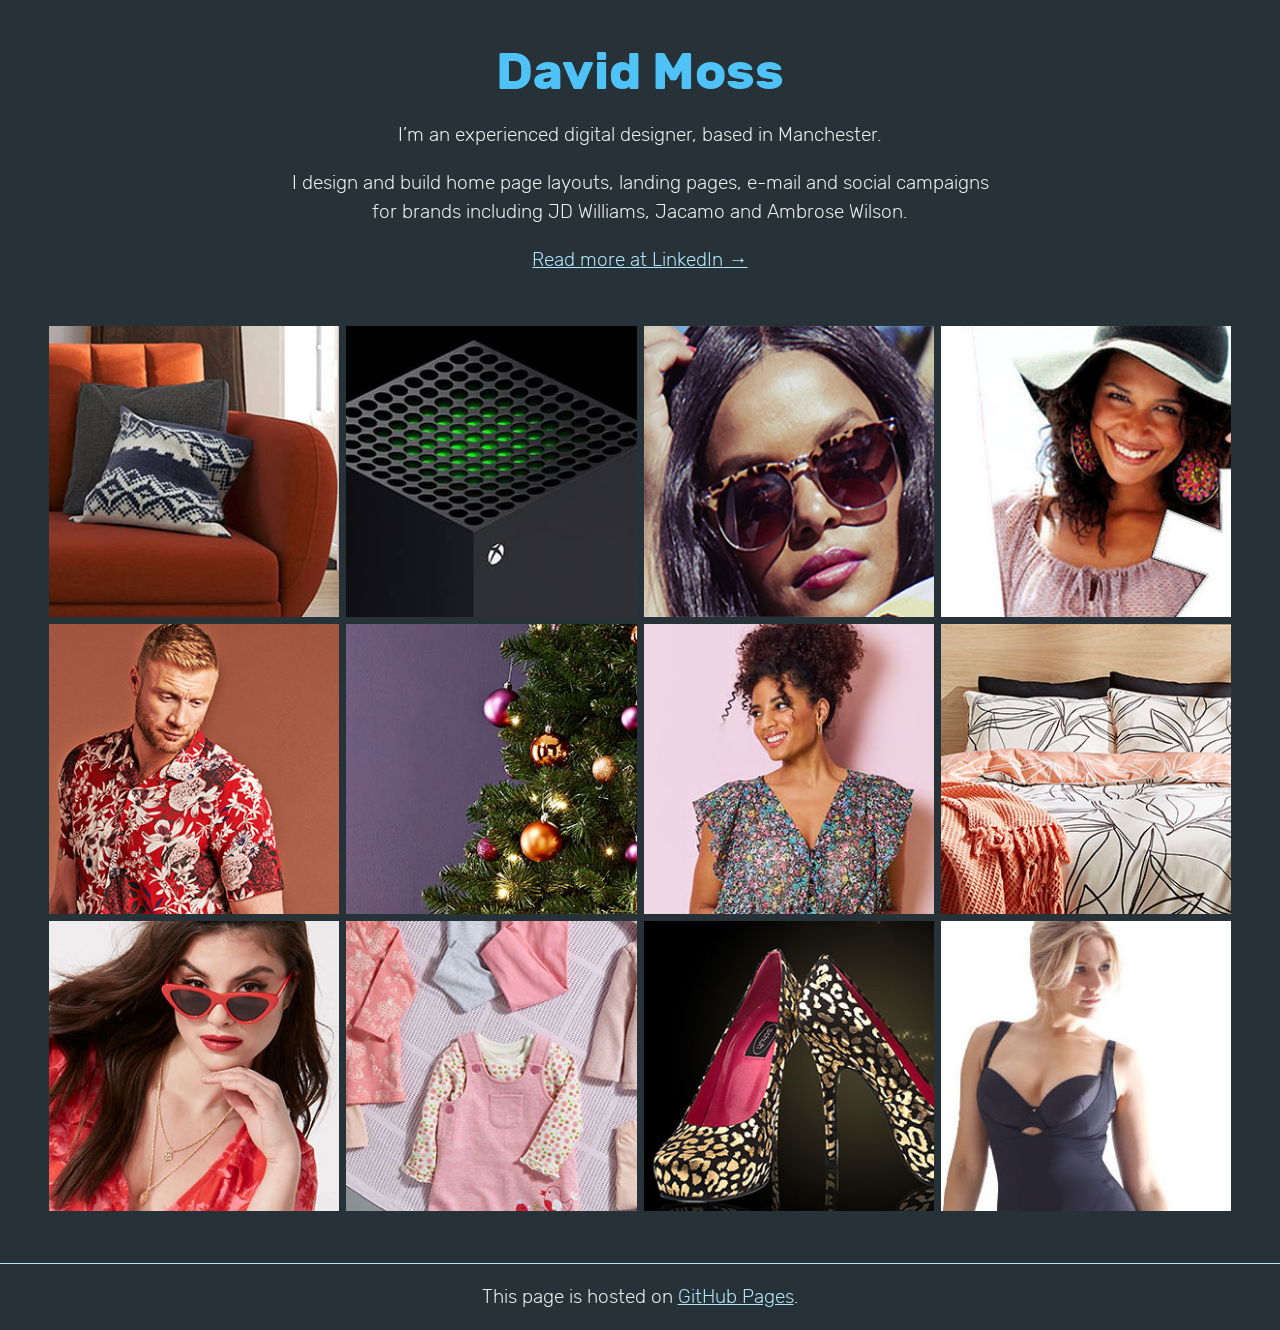
==== commit 51ccfb97: "Link updates" ====
--- a/index.html
+++ b/index.html
@@ -9,7 +9,7 @@
 
     <link rel="shortcut icon" href="favicon.ico">
 
-    <link href="/css/style.css" rel="stylesheet">
+    <link href="css/style.css" rel="stylesheet">
 
     <meta name="theme-color" content="#263238">
 </head>
@@ -18,11 +18,11 @@
 
     <div class="wrap">
         <header class="site-header">
-            <h1><a href="/" class="site-heading">David Moss</a></h1>
+            <h1 class="site-heading">David Moss</h1>
 
             <section class="site-intro">
                 <p>I&rsquo;m an experienced digital designer, based in Manchester.</p>
-                <p>I design and build home page layouts, landing pages, e-mail and social campaigns for brands including <strong>JD Williams</strong>, <strong>Jacamo</strong>  and <strong>Ambrose Wilson</strong></p>
+                <p>I design and build home page layouts, landing pages, e-mail and social campaigns for brands including <strong>JD Williams</strong>, <strong>Jacamo</strong>  and <strong>Ambrose Wilson</strong>.</p>
                 <p><a href="https://www.linkedin.com/in/dpmoss/" class="link-cta">Read more at LinkedIn</a></p>
             </section>
         </header>
@@ -30,9 +30,41 @@
         <main class="work">
             <ul class="gallery">
                
-               <li class="gallery-item"><a href="/images/full/he_20_m.jpg" class="venobox" data-title="Home page (mobile) - Home Essentials" data-gall="gallery1"><img src="/images/thumb/he_20.jpg" alt="Home page (mobile) - Home Essentials"></a></li>
+               <li class="gallery-item"><a href="images/full/he_20_m.jpg" class="venobox" title="Home page (mobile) - Home Essentials" data-gall="gallery1"><img src="images/thumb/he_20.jpg" alt="Home page (mobile) - Home Essentials" loading="lazy"></a></li>
+               
+                <li class="gallery-item hidden"><a href="images/full/he_20.jpg" class="venobox" title="Home page (desktop) - Home Essentials" data-gall="gallery1"><img src="images/thumb/he_20.jpg" alt="Home page (desktop) - Home Essentials" loading="lazy"></a></li>
 
+                <li class="gallery-item"><a href="images/full/xbox_m.jpg" class="venobox" title="Xbox landing page (mobile) - Home Essentials" data-gall="gallery1"><img src="images/thumb/xbox.jpg" alt="Xbox landing page (mobile) - Home Essentials" loading="lazy"></a></li>
+
+                <li class="gallery-item hidden"><a href="images/full/xbox.jpg" class="venobox" title="Xbox landing page (desktop) - Home Essentials" data-gall="gallery1"><img src="images/thumb/xbox.jpg" alt="Xbox landing page (desktop) - Home Essentials" loading="lazy"></a></li>
+
+                <li class="gallery-item"><a href="images/full/carousel.jpg" class="venobox" title="Facebook carousel banners - Simply Be" data-gall="gallery1"><img src="images/thumb/carousel.jpg" alt="Facebook carousel banners - Simply Be" loading="lazy"></a></li>
+
+                <li class="gallery-item"><a href="images/full/fw_home.jpg" class="venobox" title="Home page - Fashion World" data-gall="gallery1"><img src="images/thumb/fw_home.jpg" alt="Home page - Fashion World" loading="lazy"></a></li>
                 
+                <li class="gallery-item"><a href="images/full/email_freddie.jpg" class="venobox" title="Flintoff e-mail (mobile only) - Jacamo" data-gall="gallery1"><img src="images/thumb/email_freddie.jpg" alt="Flintoff e-mail (mobile only) - Jacamo" loading="lazy"></a></li>
+                
+                <li class="gallery-item"><a href="images/full/he_xmas.jpg" class="venobox" title="Christmas home page (desktop) - Home Essentials" data-gall="gallery1"><img src="images/thumb/he_xmas.jpg" alt="Christmas home page (desktop) - Home Essentials" loading="lazy"></a></li>
+                
+                <li class="gallery-item"><a href="images/full/email_fw_sale.jpg" class="venobox" title="Sale e-mail (mobile only) - Fashion World" data-gall="gallery1"><img src="images/thumb/email_fw_sale.jpg" alt="Sale e-mail (mobile only) - Fashion World" loading="lazy"></a></li>
+                
+                <li class="gallery-item"><a href="images/full/trends_m.jpg" class="venobox" title="Home Trends landing page (mobile) - Home Essentials" data-gall="gallery1"><img src="images/thumb/trends.jpg" alt="Home Trends landing page (mobile) - Home Essentials" loading="lazy"></a></li>
+
+                <li class="gallery-item hidden"><a href="images/full/trends_d.jpg" class="venobox" title="Home Trends landing page (desktop) - Home Essentials" data-gall="gallery1"><img src="images/thumb/trends.jpg" alt="Home Trends landing page (desktop) - Home Essentials" loading="lazy"></a></li>
+                
+                <li class="gallery-item"><a href="images/full/email_holiday_home.jpg" class="venobox" title="Holiday From Home e-mail (mobile only) - Simply Be Ireland" data-gall="gallery1"><img src="images/thumb/email_holiday_home.jpg" alt="Holiday From Home e-mail (mobile only) - Simply Be Ireland" loading="lazy"></a></li>
+                
+                <li class="gallery-item"><a href="images/full/tkd_baby_m.jpg" class="venobox" title="Hello world landing page (mobile) - Kids Division" data-gall="gallery1"><img src="images/thumb/tkd_baby.jpg" alt="Hello world landing page (mobile) - Kids Division" loading="lazy"></a></li>
+
+                <li class="gallery-item hidden"><a href="images/full/tkd_baby.jpg" class="venobox" title="Hello world landing page (desktop) - Kids Division" data-gall="gallery1"><img src="images/thumb/tkd_baby.jpg" alt="Hello world landing page (desktop) - Kids Division" loading="lazy"></a></li>
+                
+                <li class="gallery-item"><a href="images/full/vld_1.jpg" class="venobox" title="Home page (1/3) - Viva La Diva shoes" data-gall="gallery1"><img src="images/thumb/vld.jpg" alt="Home page - Viva La Diva shoes" loading="lazy"></a></li>
+
+                <li class="gallery-item hidden"><a href="images/full/vld_2.jpg" class="venobox" title="Home page (2/3) - Viva La Diva shoes" data-gall="gallery1"><img src="images/thumb/vld.jpg" alt="Home page - Viva La Diva shoes" loading="lazy"></a></li>
+                
+                <li class="gallery-item hidden"><a href="images/full/vld_3.jpg" class="venobox" title="Home page (3/3) - Viva La Diva shoes" data-gall="gallery1"><img src="images/thumb/vld.jpg" alt="Home page - Viva La Diva shoes" loading="lazy"></a></li>
+                
+                <li class="gallery-item"><a href="images/full/yours_new.jpg" class="venobox" title="Home page - Simply Yours" data-gall="gallery1"><img src="images/thumb/yours_new.jpg" alt="Home page - Simply Yours" loading="lazy"></a></li>
                 
             </ul>
         </main>
@@ -41,14 +73,12 @@
     </div>
 
     <footer class="site-footer">
-        <a href="https://www.linkedin.com/in/dpmoss/" class="social-icon"><img src="images/icons/icon_linkedin.svg" alt="LinkedIn profile" width="16"> </a>
-        
-        <a href="https://github.com/dpmoss/portfolio" class="social-icon"><img src="images/icons/icon_github.svg" alt="GitHub profile" width="16"> </a>
+        <p>This page is hosted on <a href="https://github.com/dpmoss/dpmoss.github.io" title="GitHub">GitHub Pages</a>.</p>
     </footer>
 
     <!-- Scripts -->
-    <script src="/js/venobox.min.js"></script>
-    <script src="/js/app.js"></script>
+    <script src="js/venobox.min.js"></script>
+    <script src="js/app.js"></script>
 
 </body>
 
--- a/css/style.css
+++ b/css/style.css
@@ -1 +1 @@
-@font-face{font-family:"Rubik";src:url("../fonts/rubik-light.woff2") format("woff2"),url("../fonts/rubik-light.woff") format("woff");font-weight:300;font-style:normal}@font-face{font-family:"Rubik";src:url("../fonts/rubik-bold.woff2") format("woff2"),url("../fonts/rubik-bold.woff") format("woff");font-weight:700;font-style:normal}/*! normalize.css v8.0.1 | MIT License | github.com/necolas/normalize.css */html{line-height:1.15;-webkit-text-size-adjust:100%}body{margin:0}main{display:block}h1{font-size:2em;margin:.67em 0}hr{box-sizing:content-box;height:0;overflow:visible}pre{font-family:monospace,monospace;font-size:1em}a{background-color:transparent}abbr[title]{border-bottom:none;text-decoration:underline;-webkit-text-decoration:underline dotted;text-decoration:underline dotted}b,strong{font-weight:bolder}code,kbd,samp{font-family:monospace,monospace;font-size:1em}small{font-size:80%}sub,sup{font-size:75%;line-height:0;position:relative;vertical-align:baseline}sub{bottom:-0.25em}sup{top:-0.5em}img{border-style:none}button,input,optgroup,select,textarea{font-family:inherit;font-size:100%;line-height:1.15;margin:0}button,input{overflow:visible}button,select{text-transform:none}button,[type=button],[type=reset],[type=submit]{-webkit-appearance:button}button::-moz-focus-inner,[type=button]::-moz-focus-inner,[type=reset]::-moz-focus-inner,[type=submit]::-moz-focus-inner{border-style:none;padding:0}button:-moz-focusring,[type=button]:-moz-focusring,[type=reset]:-moz-focusring,[type=submit]:-moz-focusring{outline:1px dotted ButtonText}fieldset{padding:.35em .75em .625em}legend{box-sizing:border-box;color:inherit;display:table;max-width:100%;padding:0;white-space:normal}progress{vertical-align:baseline}textarea{overflow:auto}[type=checkbox],[type=radio]{box-sizing:border-box;padding:0}[type=number]::-webkit-inner-spin-button,[type=number]::-webkit-outer-spin-button{height:auto}[type=search]{-webkit-appearance:textfield;outline-offset:-2px}[type=search]::-webkit-search-decoration{-webkit-appearance:none}::-webkit-file-upload-button{-webkit-appearance:button;font:inherit}details{display:block}summary{display:list-item}template{display:none}[hidden]{display:none}html,body{height:100%}html{font-size:100%;overflow-y:scroll}body{font-family:"Rubik",sans-serif;background:#263238;color:#eceff1;font-weight:300;line-height:1.5;display:flex;flex-direction:column}h1,h2,h3{color:#4fc3f7;font-weight:700;margin:2.75rem 0 1.05rem;line-height:1.15}h1{font-size:3.157em}h2{font-size:2.369em}h3{font-size:1.777em}p{font-size:1.2em;margin-bottom:1.15rem}small{font-size:.889em}a,a:visited{color:#b3e5fc;text-decoration:none}a:hover,a:active{color:#4fc3f7}.link-cta{text-decoration:underline}.link-cta:after{content:" →"}.link-cta:hover{transition:all .5s}img{max-width:100%;height:auto}.wrap{margin:0 auto;padding:0;width:100%;max-width:1200px;flex:1 0 auto}.site-header{max-width:60ch;text-align:center;margin:0 auto;padding:0 .5rem}.gallery{box-sizing:border-box;margin:3.157em .5em;padding:0;list-style:none;display:flex;flex-flow:row wrap;justify-content:space-between;display:grid;justify-content:center;grid-gap:5px;grid-template-columns:repeat(2, 1fr)}.gallery img{display:block}.gallery-item{margin:0 0 10px 0;padding:0;flex:auto;max-width:300px}.gallery-item img{width:100%}@media(min-width: 750px){.gallery{grid-template-columns:repeat(3, 1fr)}}@media(min-width: 900px){.gallery{grid-template-columns:repeat(4, 1fr)}.gallery-item{max-width:24%}}@supports(display: grid){.gallery-item{margin:0;max-width:none;border:1px solid #263238}.gallery-item:hover{border:1px solid #eceff1;transition:border .5s}}.site-footer{display:flex;justify-content:center;align-items:center;margin:0;padding:0;background:#b3e5fc;flex-shrink:0}.site-footer .social-icon{margin:0 .5rem;padding:.5rem}.site-footer .social-icon:hover{background-color:#eceff1;transition:all .5s}.hidden,[hidden]{display:none !important}.sr-only{border:0;clip:rect(0, 0, 0, 0);height:1px;margin:-1px;overflow:hidden;padding:0;position:absolute;white-space:nowrap;width:1px}.sr-only.focusable:active,.sr-only.focusable:focus{clip:auto;height:auto;margin:0;overflow:visible;position:static;white-space:inherit;width:auto}.invisible{visibility:hidden}.vbox-overlay{--vbox-tools-color:#fff;--vbox-title-background:#101010;--vbox-title-width:"auto";--vbox-title-radius:0;--vbox-share-background:#101010;--vbox-share-width:"auto";--vbox-share-radius:0;--vbox-padding:0;--vbox-max-width:100%}.vbox-overlay *,.vbox-overlay :after,.vbox-overlay :before{-webkit-backface-visibility:hidden;box-sizing:border-box}.vbox-overlay *{backface-visibility:visible}.vbox-overlay{display:flex;flex-direction:column;justify-content:center;align-items:center;position:fixed;left:0;top:0;bottom:0;right:0;z-index:999999}.vbox-share,.vbox-title{line-height:1;position:fixed;z-index:98;text-align:center;margin:0 auto;color:var(--vbox-tools-color)}.vbox-title{font-size:12px;background-color:var(--vbox-title-background);width:var(--vbox-title-width);border-radius:var(--vbox-title-radius);padding:12px 54px;white-space:nowrap;overflow:hidden;text-overflow:ellipsis;display:block}.vbox-share{font-size:24px;padding:0 .35em;background-color:var(--vbox-share-background);width:var(--vbox-share-width);border-radius:var(--vbox-share-radius)}.vbox-link-btn,button.vbox-link-btn,button.vbox-link-btn:active,button.vbox-link-btn:focus,button.vbox-link-btn:hover{border:none !important;background:0 0 !important;box-shadow:none !important;color:inherit !important;padding:6px 12px;outline:0;display:inline-block;cursor:pointer}.vbox-share a{color:inherit !important;padding:6px 12px;display:inline-block}.vbox-share svg{z-index:10;vertical-align:middle}.vbox-close{cursor:pointer;position:fixed;top:0;right:0;z-index:99;padding:6px 15px;color:#000;color:var(--vbox-tools-color);border:0;font-size:24px;display:flex;align-items:center;opacity:.8;transition:opacity .2s}.vbox-close:hover{opacity:1}.vbox-left-corner{cursor:pointer;position:fixed;left:0;top:0;overflow:hidden;line-height:1;font-size:12px;z-index:99;display:flex;align-items:center;color:var(--vbox-tools-color)}.vbox-num{display:inline-block;padding:12px 15px}.vbox-left{left:0}.vbox-right{right:0}.vbox-top{top:0}.vbox-bottom{bottom:0}.vbox-next,.vbox-prev{position:fixed;top:50%;margin-top:-15px;overflow:hidden;cursor:pointer;display:block;width:45px;height:45px;z-index:99;opacity:.8;transition:opacity .2s}.vbox-next:hover,.vbox-prev:hover{opacity:1}.vbox-next span,.vbox-prev span{position:relative;width:20px;height:20px;border:2px solid rgba(0,0,0,0);border-top-color:var(--vbox-tools-color);border-right-color:var(--vbox-tools-color);text-indent:-100px;position:absolute;top:8px;display:block}.vbox-prev{left:15px}.vbox-next{right:15px}.vbox-prev span{left:10px;transform:rotate(-135deg)}.vbox-next span{transform:rotate(45deg);right:10px}.vbox-open{overflow:hidden}.vbox-container{position:absolute;left:0;right:0;top:0;bottom:0;overflow-x:hidden;overflow-y:scroll;overflow-scrolling:touch;-webkit-overflow-scrolling:touch;z-index:20;max-height:100%;padding:30px 0}.vbox-content{opacity:0;text-align:center;width:100%;position:relative;overflow:hidden;padding:0 4%;display:flex;align-items:center;justify-content:center;min-height:100%}.vbox-container img{max-width:100%;height:auto}.vbox-child{box-shadow:0 0 12px rgba(0,0,0,.19),0 6px 6px rgba(0,0,0,.23);max-width:var(--vbox-max-width);text-align:initial;padding:var(--vbox-padding)}.vbox-child img{-webkit-user-select:none;-moz-user-select:none;-o-user-select:none;user-select:none;display:block}.vbox-fit .vbox-child img,.vbox-fit .vbox-child.venoratio{max-height:calc(100vh - 60px)}.vbox-inline,.venoratio{position:relative;width:100%;margin:0 auto}.venoratio::before{display:block;padding-top:var(--vb-aspect-ratio);content:""}.venoratio>*{position:absolute;top:0;left:0;width:100%;height:100%;padding:var(--vbox-padding)}.venoratio-1x1{--vb-aspect-ratio:100%;max-width:min(var(--vbox-max-width),100vh - 60px)}.venoratio-4x3.vbox-child.venoratio{--vb-aspect-ratio:calc(3 / 4 * 100%);max-width:min(var(--vbox-max-width),(100vh - 60px)*4/3)}.venoratio-16x9.vbox-child.venoratio{--vb-aspect-ratio:calc(9 / 16 * 100%);max-width:min(var(--vbox-max-width),(100vh - 60px)*16/9)}.venoratio-21x9.vbox-child.venoratio{--vb-aspect-ratio:calc(9 / 21 * 100%);max-width:min(var(--vbox-max-width),(100vh - 60px)*21/9)}.venoratio-full{--vb-aspect-ratio:calc(100vh - 60px)}.vbox-grab .vbox-child img{cursor:grab}.vbox-child>iframe{border:none !important}.vbox-content.swipe-left{margin-left:-200px !important}.vbox-content.swipe-right{margin-left:200px !important}.vbox-preloader{transform:translateZ(0)}.vbox-preloader .vbox-preloader-inner{opacity:1;transition:opacity .2s}.vbox-hidden{display:none}.vbox-preloader.vbox-hidden .vbox-preloader-inner{opacity:0}.vbox-backdrop{position:absolute;left:0;top:0;width:100%;height:100%;transform:translateZ(-1px);z-index:0}.vbox-tooltip{position:relative;display:inline-block}.vbox-tooltip .vbox-tooltip-text{visibility:hidden;color:#fff;text-align:center;padding:0;position:absolute;z-index:1;bottom:100%;left:0;opacity:0;transition:opacity .3s;margin-bottom:2px;font-family:sans-serif}.vbox-top .vbox-tooltip .vbox-tooltip-text{bottom:auto;top:100%;margin-bottom:0;margin-top:2px}.vbox-tooltip-inner{padding:5px 10px;background-color:rgba(0,0,0,.9);border-radius:6px;font-size:10px}.vbox-tooltip:hover .vbox-tooltip-text{visibility:visible;opacity:1}.vbox-overlay{--sk-size:40px;--sk-color:#333}.sk-center{margin:auto}.sk-plane{width:var(--sk-size);height:var(--sk-size);background-color:var(--sk-color);animation:sk-plane 1.2s infinite ease-in-out}@keyframes sk-plane{0%{transform:perspective(120px) rotateX(0) rotateY(0)}50%{transform:perspective(120px) rotateX(-180.1deg) rotateY(0)}100%{transform:perspective(120px) rotateX(-180deg) rotateY(-179.9deg)}}.sk-chase{width:var(--sk-size);height:var(--sk-size);position:relative;animation:sk-chase 2.5s infinite linear both}.sk-chase-dot{width:100%;height:100%;position:absolute;left:0;top:0;animation:sk-chase-dot 2s infinite ease-in-out both}.sk-chase-dot:before{content:"";display:block;width:25%;height:25%;background-color:var(--sk-color);border-radius:100%;animation:sk-chase-dot-before 2s infinite ease-in-out both}.sk-chase-dot:nth-child(1){animation-delay:-1.1s}.sk-chase-dot:nth-child(2){animation-delay:-1s}.sk-chase-dot:nth-child(3){animation-delay:-0.9s}.sk-chase-dot:nth-child(4){animation-delay:-0.8s}.sk-chase-dot:nth-child(5){animation-delay:-0.7s}.sk-chase-dot:nth-child(6){animation-delay:-0.6s}.sk-chase-dot:nth-child(1):before{animation-delay:-1.1s}.sk-chase-dot:nth-child(2):before{animation-delay:-1s}.sk-chase-dot:nth-child(3):before{animation-delay:-0.9s}.sk-chase-dot:nth-child(4):before{animation-delay:-0.8s}.sk-chase-dot:nth-child(5):before{animation-delay:-0.7s}.sk-chase-dot:nth-child(6):before{animation-delay:-0.6s}@keyframes sk-chase{100%{transform:rotate(360deg)}}@keyframes sk-chase-dot{100%,80%{transform:rotate(360deg)}}@keyframes sk-chase-dot-before{50%{transform:scale(0.4)}0%,100%{transform:scale(1)}}.sk-bounce{width:var(--sk-size);height:var(--sk-size);position:relative}.sk-bounce-dot{width:100%;height:100%;border-radius:50%;background-color:var(--sk-color);opacity:.6;position:absolute;top:0;left:0;animation:sk-bounce 2s infinite cubic-bezier(0.455, 0.03, 0.515, 0.955)}.sk-bounce-dot:nth-child(2){animation-delay:-1s}@keyframes sk-bounce{0%,100%{transform:scale(0)}45%,55%{transform:scale(1)}}.sk-wave{width:var(--sk-size);height:var(--sk-size);display:flex;justify-content:space-between}.sk-wave-rect{background-color:var(--sk-color);height:100%;width:15%;animation:sk-wave 1.2s infinite ease-in-out}.sk-wave-rect:nth-child(1){animation-delay:-1.2s}.sk-wave-rect:nth-child(2){animation-delay:-1.1s}.sk-wave-rect:nth-child(3){animation-delay:-1s}.sk-wave-rect:nth-child(4){animation-delay:-0.9s}.sk-wave-rect:nth-child(5){animation-delay:-0.8s}@keyframes sk-wave{0%,100%,40%{transform:scaleY(0.4)}20%{transform:scaleY(1)}}.sk-pulse{width:var(--sk-size);height:var(--sk-size);background-color:var(--sk-color);border-radius:100%;animation:sk-pulse 1.2s infinite cubic-bezier(0.455, 0.03, 0.515, 0.955)}@keyframes sk-pulse{0%{transform:scale(0)}100%{transform:scale(1);opacity:0}}.sk-flow{width:calc(var(--sk-size)*1.3);height:calc(var(--sk-size)*1.3);display:flex;justify-content:space-between}.sk-flow-dot{width:25%;height:25%;background-color:var(--sk-color);border-radius:50%;animation:sk-flow 1.4s cubic-bezier(0.455, 0.03, 0.515, 0.955) 0s infinite both}.sk-flow-dot:nth-child(1){animation-delay:-0.3s}.sk-flow-dot:nth-child(2){animation-delay:-0.15s}@keyframes sk-flow{0%,100%,80%{transform:scale(0.3)}40%{transform:scale(1)}}.sk-swing{width:var(--sk-size);height:var(--sk-size);position:relative;animation:sk-swing 1.8s infinite linear}.sk-swing-dot{width:45%;height:45%;position:absolute;top:0;left:0;right:0;margin:auto;background-color:var(--sk-color);border-radius:100%;animation:sk-swing-dot 2s infinite ease-in-out}.sk-swing-dot:nth-child(2){top:auto;bottom:0;animation-delay:-1s}@keyframes sk-swing{100%{transform:rotate(360deg)}}@keyframes sk-swing-dot{0%,100%{transform:scale(0.2)}50%{transform:scale(1)}}.sk-circle{width:var(--sk-size);height:var(--sk-size);position:relative}.sk-circle-dot{width:100%;height:100%;position:absolute;left:0;top:0}.sk-circle-dot:before{content:"";display:block;width:15%;height:15%;background-color:var(--sk-color);border-radius:100%;animation:sk-circle 1.2s infinite ease-in-out both}.sk-circle-dot:nth-child(1){transform:rotate(30deg)}.sk-circle-dot:nth-child(2){transform:rotate(60deg)}.sk-circle-dot:nth-child(3){transform:rotate(90deg)}.sk-circle-dot:nth-child(4){transform:rotate(120deg)}.sk-circle-dot:nth-child(5){transform:rotate(150deg)}.sk-circle-dot:nth-child(6){transform:rotate(180deg)}.sk-circle-dot:nth-child(7){transform:rotate(210deg)}.sk-circle-dot:nth-child(8){transform:rotate(240deg)}.sk-circle-dot:nth-child(9){transform:rotate(270deg)}.sk-circle-dot:nth-child(10){transform:rotate(300deg)}.sk-circle-dot:nth-child(11){transform:rotate(330deg)}.sk-circle-dot:nth-child(1):before{animation-delay:-1.1s}.sk-circle-dot:nth-child(2):before{animation-delay:-1s}.sk-circle-dot:nth-child(3):before{animation-delay:-0.9s}.sk-circle-dot:nth-child(4):before{animation-delay:-0.8s}.sk-circle-dot:nth-child(5):before{animation-delay:-0.7s}.sk-circle-dot:nth-child(6):before{animation-delay:-0.6s}.sk-circle-dot:nth-child(7):before{animation-delay:-0.5s}.sk-circle-dot:nth-child(8):before{animation-delay:-0.4s}.sk-circle-dot:nth-child(9):before{animation-delay:-0.3s}.sk-circle-dot:nth-child(10):before{animation-delay:-0.2s}.sk-circle-dot:nth-child(11):before{animation-delay:-0.1s}@keyframes sk-circle{0%,100%,80%{transform:scale(0)}40%{transform:scale(1)}}.sk-circle-fade{width:var(--sk-size);height:var(--sk-size);position:relative}.sk-circle-fade-dot{width:100%;height:100%;position:absolute;left:0;top:0}.sk-circle-fade-dot:before{content:"";display:block;width:15%;height:15%;background-color:var(--sk-color);border-radius:100%;animation:sk-circle-fade 1.2s infinite ease-in-out both}.sk-circle-fade-dot:nth-child(1){transform:rotate(30deg)}.sk-circle-fade-dot:nth-child(2){transform:rotate(60deg)}.sk-circle-fade-dot:nth-child(3){transform:rotate(90deg)}.sk-circle-fade-dot:nth-child(4){transform:rotate(120deg)}.sk-circle-fade-dot:nth-child(5){transform:rotate(150deg)}.sk-circle-fade-dot:nth-child(6){transform:rotate(180deg)}.sk-circle-fade-dot:nth-child(7){transform:rotate(210deg)}.sk-circle-fade-dot:nth-child(8){transform:rotate(240deg)}.sk-circle-fade-dot:nth-child(9){transform:rotate(270deg)}.sk-circle-fade-dot:nth-child(10){transform:rotate(300deg)}.sk-circle-fade-dot:nth-child(11){transform:rotate(330deg)}.sk-circle-fade-dot:nth-child(1):before{animation-delay:-1.1s}.sk-circle-fade-dot:nth-child(2):before{animation-delay:-1s}.sk-circle-fade-dot:nth-child(3):before{animation-delay:-0.9s}.sk-circle-fade-dot:nth-child(4):before{animation-delay:-0.8s}.sk-circle-fade-dot:nth-child(5):before{animation-delay:-0.7s}.sk-circle-fade-dot:nth-child(6):before{animation-delay:-0.6s}.sk-circle-fade-dot:nth-child(7):before{animation-delay:-0.5s}.sk-circle-fade-dot:nth-child(8):before{animation-delay:-0.4s}.sk-circle-fade-dot:nth-child(9):before{animation-delay:-0.3s}.sk-circle-fade-dot:nth-child(10):before{animation-delay:-0.2s}.sk-circle-fade-dot:nth-child(11):before{animation-delay:-0.1s}@keyframes sk-circle-fade{0%,100%,39%{opacity:0;transform:scale(0.6)}40%{opacity:1;transform:scale(1)}}.sk-grid{width:var(--sk-size);height:var(--sk-size)}.sk-grid-cube{width:33.33%;height:33.33%;background-color:var(--sk-color);float:left;animation:sk-grid 1.3s infinite ease-in-out}.sk-grid-cube:nth-child(1){animation-delay:.2s}.sk-grid-cube:nth-child(2){animation-delay:.3s}.sk-grid-cube:nth-child(3){animation-delay:.4s}.sk-grid-cube:nth-child(4){animation-delay:.1s}.sk-grid-cube:nth-child(5){animation-delay:.2s}.sk-grid-cube:nth-child(6){animation-delay:.3s}.sk-grid-cube:nth-child(7){animation-delay:0s}.sk-grid-cube:nth-child(8){animation-delay:.1s}.sk-grid-cube:nth-child(9){animation-delay:.2s}@keyframes sk-grid{0%,100%,70%{transform:scale3D(1, 1, 1)}35%{transform:scale3D(0, 0, 1)}}.sk-fold{width:var(--sk-size);height:var(--sk-size);position:relative;transform:rotateZ(45deg)}.sk-fold-cube{float:left;width:50%;height:50%;position:relative;transform:scale(1.1)}.sk-fold-cube:before{content:"";position:absolute;top:0;left:0;width:100%;height:100%;background-color:var(--sk-color);animation:sk-fold 2.4s infinite linear both;transform-origin:100% 100%}.sk-fold-cube:nth-child(2){transform:scale(1.1) rotateZ(90deg)}.sk-fold-cube:nth-child(4){transform:scale(1.1) rotateZ(180deg)}.sk-fold-cube:nth-child(3){transform:scale(1.1) rotateZ(270deg)}.sk-fold-cube:nth-child(2):before{animation-delay:.3s}.sk-fold-cube:nth-child(4):before{animation-delay:.6s}.sk-fold-cube:nth-child(3):before{animation-delay:.9s}@keyframes sk-fold{0%,10%{transform:perspective(140px) rotateX(-180deg);opacity:0}25%,75%{transform:perspective(140px) rotateX(0);opacity:1}100%,90%{transform:perspective(140px) rotateY(180deg);opacity:0}}.sk-wander{width:var(--sk-size);height:var(--sk-size);position:relative}.sk-wander-cube{background-color:var(--sk-color);width:20%;height:20%;position:absolute;top:0;left:0;--sk-wander-distance:calc(var(--sk-size) * 0.75);animation:sk-wander 2s ease-in-out -2s infinite both}.sk-wander-cube:nth-child(2){animation-delay:-0.5s}.sk-wander-cube:nth-child(3){animation-delay:-1s}@keyframes sk-wander{0%{transform:rotate(0)}25%{transform:translateX(var(--sk-wander-distance)) rotate(-90deg) scale(0.6)}50%{transform:translateX(var(--sk-wander-distance)) translateY(var(--sk-wander-distance)) rotate(-179deg)}50.1%{transform:translateX(var(--sk-wander-distance)) translateY(var(--sk-wander-distance)) rotate(-180deg)}75%{transform:translateX(0) translateY(var(--sk-wander-distance)) rotate(-270deg) scale(0.6)}100%{transform:rotate(-360deg)}}/*# sourceMappingURL=style.css.map */+@font-face{font-family:"Rubik";src:url("../fonts/rubik-light.woff2") format("woff2"),url("../fonts/rubik-light.woff") format("woff");font-weight:300;font-style:normal}@font-face{font-family:"Rubik";src:url("../fonts/rubik-bold.woff2") format("woff2"),url("../fonts/rubik-bold.woff") format("woff");font-weight:700;font-style:normal}/*! normalize.css v8.0.1 | MIT License | github.com/necolas/normalize.css */html{line-height:1.15;-webkit-text-size-adjust:100%}body{margin:0}main{display:block}h1{font-size:2em;margin:.67em 0}hr{box-sizing:content-box;height:0;overflow:visible}pre{font-family:monospace,monospace;font-size:1em}a{background-color:transparent}abbr[title]{border-bottom:none;text-decoration:underline;-webkit-text-decoration:underline dotted;text-decoration:underline dotted}b,strong{font-weight:bolder}code,kbd,samp{font-family:monospace,monospace;font-size:1em}small{font-size:80%}sub,sup{font-size:75%;line-height:0;position:relative;vertical-align:baseline}sub{bottom:-0.25em}sup{top:-0.5em}img{border-style:none}button,input,optgroup,select,textarea{font-family:inherit;font-size:100%;line-height:1.15;margin:0}button,input{overflow:visible}button,select{text-transform:none}button,[type=button],[type=reset],[type=submit]{-webkit-appearance:button}button::-moz-focus-inner,[type=button]::-moz-focus-inner,[type=reset]::-moz-focus-inner,[type=submit]::-moz-focus-inner{border-style:none;padding:0}button:-moz-focusring,[type=button]:-moz-focusring,[type=reset]:-moz-focusring,[type=submit]:-moz-focusring{outline:1px dotted ButtonText}fieldset{padding:.35em .75em .625em}legend{box-sizing:border-box;color:inherit;display:table;max-width:100%;padding:0;white-space:normal}progress{vertical-align:baseline}textarea{overflow:auto}[type=checkbox],[type=radio]{box-sizing:border-box;padding:0}[type=number]::-webkit-inner-spin-button,[type=number]::-webkit-outer-spin-button{height:auto}[type=search]{-webkit-appearance:textfield;outline-offset:-2px}[type=search]::-webkit-search-decoration{-webkit-appearance:none}::-webkit-file-upload-button{-webkit-appearance:button;font:inherit}details{display:block}summary{display:list-item}template{display:none}[hidden]{display:none}html,body{height:100%}html{font-size:100%}body{font-family:"Rubik",sans-serif;background:#263238;color:#eceff1;font-weight:300;line-height:1.5}h1,h2,h3{color:#4fc3f7;font-weight:700;margin:2.75rem 0 1.05rem;line-height:1.15}h1{font-size:3.157em}h2{font-size:2.369em}h3{font-size:1.777em}p{font-size:1.2em;margin-bottom:1.15rem}small{font-size:.889em}a,a:visited{color:#b3e5fc;text-decoration:underline}a:hover,a:active{color:#4fc3f7}.link-cta:after{content:" →"}.link-cta:hover{transition:all .5s}img{max-width:100%;height:auto}.wrap{margin:0 auto;padding:0;width:100%;max-width:1200px;flex:1 0 auto}.site-header{max-width:70ch;text-align:center;margin:0 auto;padding:0 .5rem}.gallery{box-sizing:border-box;margin:3.157em .5em;padding:0;list-style:none;display:flex;flex-flow:row wrap;justify-content:space-between;display:grid;justify-content:center;grid-gap:5px;grid-template-columns:repeat(2, 1fr)}.gallery img{display:block}.gallery-item{margin:0 0 10px 0;padding:0;flex:auto;max-width:300px}.gallery-item img{width:100%}@media(min-width: 750px){.gallery{grid-template-columns:repeat(3, 1fr)}}@media(min-width: 900px){.gallery{grid-template-columns:repeat(4, 1fr)}.gallery-item{max-width:24%}}@supports(display: grid){.gallery-item{margin:0;max-width:none;border:1px solid #263238}.gallery-item:hover{border:1px solid #eceff1;transition:border .5s}}.site-footer{display:flex;justify-content:center;align-items:center;margin:0;padding:0;border-top:1px solid #b3e5fc}.site-footer .social-icon{margin:0 .5rem;padding:.5rem}.site-footer .social-icon:hover{background-color:#eceff1;transition:all .5s}.hidden,[hidden]{display:none !important}.sr-only{border:0;clip:rect(0, 0, 0, 0);height:1px;margin:-1px;overflow:hidden;padding:0;position:absolute;white-space:nowrap;width:1px}.sr-only.focusable:active,.sr-only.focusable:focus{clip:auto;height:auto;margin:0;overflow:visible;position:static;white-space:inherit;width:auto}.invisible{visibility:hidden}.vbox-overlay{--vbox-tools-color:#fff;--vbox-title-background:#101010;--vbox-title-width:"auto";--vbox-title-radius:0;--vbox-share-background:#101010;--vbox-share-width:"auto";--vbox-share-radius:0;--vbox-padding:0;--vbox-max-width:100%}.vbox-overlay *,.vbox-overlay :after,.vbox-overlay :before{-webkit-backface-visibility:hidden;box-sizing:border-box}.vbox-overlay *{backface-visibility:visible}.vbox-overlay{display:flex;flex-direction:column;justify-content:center;align-items:center;position:fixed;left:0;top:0;bottom:0;right:0;z-index:999999}.vbox-share,.vbox-title{line-height:1;position:fixed;z-index:98;text-align:center;margin:0 auto;color:var(--vbox-tools-color)}.vbox-title{font-size:12px;background-color:var(--vbox-title-background);width:var(--vbox-title-width);border-radius:var(--vbox-title-radius);padding:12px 54px;white-space:nowrap;overflow:hidden;text-overflow:ellipsis;display:block}.vbox-share{font-size:24px;padding:0 .35em;background-color:var(--vbox-share-background);width:var(--vbox-share-width);border-radius:var(--vbox-share-radius)}.vbox-link-btn,button.vbox-link-btn,button.vbox-link-btn:active,button.vbox-link-btn:focus,button.vbox-link-btn:hover{border:none !important;background:0 0 !important;box-shadow:none !important;color:inherit !important;padding:6px 12px;outline:0;display:inline-block;cursor:pointer}.vbox-share a{color:inherit !important;padding:6px 12px;display:inline-block}.vbox-share svg{z-index:10;vertical-align:middle}.vbox-close{cursor:pointer;position:fixed;top:0;right:0;z-index:99;padding:6px 15px;color:#000;color:var(--vbox-tools-color);border:0;font-size:24px;display:flex;align-items:center;opacity:.8;transition:opacity .2s}.vbox-close:hover{opacity:1}.vbox-left-corner{cursor:pointer;position:fixed;left:0;top:0;overflow:hidden;line-height:1;font-size:12px;z-index:99;display:flex;align-items:center;color:var(--vbox-tools-color)}.vbox-num{display:inline-block;padding:12px 15px}.vbox-left{left:0}.vbox-right{right:0}.vbox-top{top:0}.vbox-bottom{bottom:0}.vbox-next,.vbox-prev{position:fixed;top:50%;margin-top:-15px;overflow:hidden;cursor:pointer;display:block;width:45px;height:45px;z-index:99;opacity:.8;transition:opacity .2s}.vbox-next:hover,.vbox-prev:hover{opacity:1}.vbox-next span,.vbox-prev span{position:relative;width:20px;height:20px;border:2px solid rgba(0,0,0,0);border-top-color:var(--vbox-tools-color);border-right-color:var(--vbox-tools-color);text-indent:-100px;position:absolute;top:8px;display:block}.vbox-prev{left:15px}.vbox-next{right:15px}.vbox-prev span{left:10px;transform:rotate(-135deg)}.vbox-next span{transform:rotate(45deg);right:10px}.vbox-open{overflow:hidden}.vbox-container{position:absolute;left:0;right:0;top:0;bottom:0;overflow-x:hidden;overflow-y:scroll;overflow-scrolling:touch;-webkit-overflow-scrolling:touch;z-index:20;max-height:100%;padding:30px 0}.vbox-content{opacity:0;text-align:center;width:100%;position:relative;overflow:hidden;padding:0 4%;display:flex;align-items:center;justify-content:center;min-height:100%}.vbox-container img{max-width:100%;height:auto}.vbox-child{box-shadow:0 0 12px rgba(0,0,0,.19),0 6px 6px rgba(0,0,0,.23);max-width:var(--vbox-max-width);text-align:initial;padding:var(--vbox-padding)}.vbox-child img{-webkit-user-select:none;-moz-user-select:none;-o-user-select:none;user-select:none;display:block}.vbox-fit .vbox-child img,.vbox-fit .vbox-child.venoratio{max-height:calc(100vh - 60px)}.vbox-inline,.venoratio{position:relative;width:100%;margin:0 auto}.venoratio::before{display:block;padding-top:var(--vb-aspect-ratio);content:""}.venoratio>*{position:absolute;top:0;left:0;width:100%;height:100%;padding:var(--vbox-padding)}.venoratio-1x1{--vb-aspect-ratio:100%;max-width:min(var(--vbox-max-width),100vh - 60px)}.venoratio-4x3.vbox-child.venoratio{--vb-aspect-ratio:calc(3 / 4 * 100%);max-width:min(var(--vbox-max-width),(100vh - 60px)*4/3)}.venoratio-16x9.vbox-child.venoratio{--vb-aspect-ratio:calc(9 / 16 * 100%);max-width:min(var(--vbox-max-width),(100vh - 60px)*16/9)}.venoratio-21x9.vbox-child.venoratio{--vb-aspect-ratio:calc(9 / 21 * 100%);max-width:min(var(--vbox-max-width),(100vh - 60px)*21/9)}.venoratio-full{--vb-aspect-ratio:calc(100vh - 60px)}.vbox-grab .vbox-child img{cursor:grab}.vbox-child>iframe{border:none !important}.vbox-content.swipe-left{margin-left:-200px !important}.vbox-content.swipe-right{margin-left:200px !important}.vbox-preloader{transform:translateZ(0)}.vbox-preloader .vbox-preloader-inner{opacity:1;transition:opacity .2s}.vbox-hidden{display:none}.vbox-preloader.vbox-hidden .vbox-preloader-inner{opacity:0}.vbox-backdrop{position:absolute;left:0;top:0;width:100%;height:100%;transform:translateZ(-1px);z-index:0}.vbox-tooltip{position:relative;display:inline-block}.vbox-tooltip .vbox-tooltip-text{visibility:hidden;color:#fff;text-align:center;padding:0;position:absolute;z-index:1;bottom:100%;left:0;opacity:0;transition:opacity .3s;margin-bottom:2px;font-family:sans-serif}.vbox-top .vbox-tooltip .vbox-tooltip-text{bottom:auto;top:100%;margin-bottom:0;margin-top:2px}.vbox-tooltip-inner{padding:5px 10px;background-color:rgba(0,0,0,.9);border-radius:6px;font-size:10px}.vbox-tooltip:hover .vbox-tooltip-text{visibility:visible;opacity:1}.vbox-overlay{--sk-size:40px;--sk-color:#333}.sk-center{margin:auto}.sk-plane{width:var(--sk-size);height:var(--sk-size);background-color:var(--sk-color);animation:sk-plane 1.2s infinite ease-in-out}@keyframes sk-plane{0%{transform:perspective(120px) rotateX(0) rotateY(0)}50%{transform:perspective(120px) rotateX(-180.1deg) rotateY(0)}100%{transform:perspective(120px) rotateX(-180deg) rotateY(-179.9deg)}}.sk-chase{width:var(--sk-size);height:var(--sk-size);position:relative;animation:sk-chase 2.5s infinite linear both}.sk-chase-dot{width:100%;height:100%;position:absolute;left:0;top:0;animation:sk-chase-dot 2s infinite ease-in-out both}.sk-chase-dot:before{content:"";display:block;width:25%;height:25%;background-color:var(--sk-color);border-radius:100%;animation:sk-chase-dot-before 2s infinite ease-in-out both}.sk-chase-dot:nth-child(1){animation-delay:-1.1s}.sk-chase-dot:nth-child(2){animation-delay:-1s}.sk-chase-dot:nth-child(3){animation-delay:-0.9s}.sk-chase-dot:nth-child(4){animation-delay:-0.8s}.sk-chase-dot:nth-child(5){animation-delay:-0.7s}.sk-chase-dot:nth-child(6){animation-delay:-0.6s}.sk-chase-dot:nth-child(1):before{animation-delay:-1.1s}.sk-chase-dot:nth-child(2):before{animation-delay:-1s}.sk-chase-dot:nth-child(3):before{animation-delay:-0.9s}.sk-chase-dot:nth-child(4):before{animation-delay:-0.8s}.sk-chase-dot:nth-child(5):before{animation-delay:-0.7s}.sk-chase-dot:nth-child(6):before{animation-delay:-0.6s}@keyframes sk-chase{100%{transform:rotate(360deg)}}@keyframes sk-chase-dot{100%,80%{transform:rotate(360deg)}}@keyframes sk-chase-dot-before{50%{transform:scale(0.4)}0%,100%{transform:scale(1)}}.sk-bounce{width:var(--sk-size);height:var(--sk-size);position:relative}.sk-bounce-dot{width:100%;height:100%;border-radius:50%;background-color:var(--sk-color);opacity:.6;position:absolute;top:0;left:0;animation:sk-bounce 2s infinite cubic-bezier(0.455, 0.03, 0.515, 0.955)}.sk-bounce-dot:nth-child(2){animation-delay:-1s}@keyframes sk-bounce{0%,100%{transform:scale(0)}45%,55%{transform:scale(1)}}.sk-wave{width:var(--sk-size);height:var(--sk-size);display:flex;justify-content:space-between}.sk-wave-rect{background-color:var(--sk-color);height:100%;width:15%;animation:sk-wave 1.2s infinite ease-in-out}.sk-wave-rect:nth-child(1){animation-delay:-1.2s}.sk-wave-rect:nth-child(2){animation-delay:-1.1s}.sk-wave-rect:nth-child(3){animation-delay:-1s}.sk-wave-rect:nth-child(4){animation-delay:-0.9s}.sk-wave-rect:nth-child(5){animation-delay:-0.8s}@keyframes sk-wave{0%,100%,40%{transform:scaleY(0.4)}20%{transform:scaleY(1)}}.sk-pulse{width:var(--sk-size);height:var(--sk-size);background-color:var(--sk-color);border-radius:100%;animation:sk-pulse 1.2s infinite cubic-bezier(0.455, 0.03, 0.515, 0.955)}@keyframes sk-pulse{0%{transform:scale(0)}100%{transform:scale(1);opacity:0}}.sk-flow{width:calc(var(--sk-size)*1.3);height:calc(var(--sk-size)*1.3);display:flex;justify-content:space-between}.sk-flow-dot{width:25%;height:25%;background-color:var(--sk-color);border-radius:50%;animation:sk-flow 1.4s cubic-bezier(0.455, 0.03, 0.515, 0.955) 0s infinite both}.sk-flow-dot:nth-child(1){animation-delay:-0.3s}.sk-flow-dot:nth-child(2){animation-delay:-0.15s}@keyframes sk-flow{0%,100%,80%{transform:scale(0.3)}40%{transform:scale(1)}}.sk-swing{width:var(--sk-size);height:var(--sk-size);position:relative;animation:sk-swing 1.8s infinite linear}.sk-swing-dot{width:45%;height:45%;position:absolute;top:0;left:0;right:0;margin:auto;background-color:var(--sk-color);border-radius:100%;animation:sk-swing-dot 2s infinite ease-in-out}.sk-swing-dot:nth-child(2){top:auto;bottom:0;animation-delay:-1s}@keyframes sk-swing{100%{transform:rotate(360deg)}}@keyframes sk-swing-dot{0%,100%{transform:scale(0.2)}50%{transform:scale(1)}}.sk-circle{width:var(--sk-size);height:var(--sk-size);position:relative}.sk-circle-dot{width:100%;height:100%;position:absolute;left:0;top:0}.sk-circle-dot:before{content:"";display:block;width:15%;height:15%;background-color:var(--sk-color);border-radius:100%;animation:sk-circle 1.2s infinite ease-in-out both}.sk-circle-dot:nth-child(1){transform:rotate(30deg)}.sk-circle-dot:nth-child(2){transform:rotate(60deg)}.sk-circle-dot:nth-child(3){transform:rotate(90deg)}.sk-circle-dot:nth-child(4){transform:rotate(120deg)}.sk-circle-dot:nth-child(5){transform:rotate(150deg)}.sk-circle-dot:nth-child(6){transform:rotate(180deg)}.sk-circle-dot:nth-child(7){transform:rotate(210deg)}.sk-circle-dot:nth-child(8){transform:rotate(240deg)}.sk-circle-dot:nth-child(9){transform:rotate(270deg)}.sk-circle-dot:nth-child(10){transform:rotate(300deg)}.sk-circle-dot:nth-child(11){transform:rotate(330deg)}.sk-circle-dot:nth-child(1):before{animation-delay:-1.1s}.sk-circle-dot:nth-child(2):before{animation-delay:-1s}.sk-circle-dot:nth-child(3):before{animation-delay:-0.9s}.sk-circle-dot:nth-child(4):before{animation-delay:-0.8s}.sk-circle-dot:nth-child(5):before{animation-delay:-0.7s}.sk-circle-dot:nth-child(6):before{animation-delay:-0.6s}.sk-circle-dot:nth-child(7):before{animation-delay:-0.5s}.sk-circle-dot:nth-child(8):before{animation-delay:-0.4s}.sk-circle-dot:nth-child(9):before{animation-delay:-0.3s}.sk-circle-dot:nth-child(10):before{animation-delay:-0.2s}.sk-circle-dot:nth-child(11):before{animation-delay:-0.1s}@keyframes sk-circle{0%,100%,80%{transform:scale(0)}40%{transform:scale(1)}}.sk-circle-fade{width:var(--sk-size);height:var(--sk-size);position:relative}.sk-circle-fade-dot{width:100%;height:100%;position:absolute;left:0;top:0}.sk-circle-fade-dot:before{content:"";display:block;width:15%;height:15%;background-color:var(--sk-color);border-radius:100%;animation:sk-circle-fade 1.2s infinite ease-in-out both}.sk-circle-fade-dot:nth-child(1){transform:rotate(30deg)}.sk-circle-fade-dot:nth-child(2){transform:rotate(60deg)}.sk-circle-fade-dot:nth-child(3){transform:rotate(90deg)}.sk-circle-fade-dot:nth-child(4){transform:rotate(120deg)}.sk-circle-fade-dot:nth-child(5){transform:rotate(150deg)}.sk-circle-fade-dot:nth-child(6){transform:rotate(180deg)}.sk-circle-fade-dot:nth-child(7){transform:rotate(210deg)}.sk-circle-fade-dot:nth-child(8){transform:rotate(240deg)}.sk-circle-fade-dot:nth-child(9){transform:rotate(270deg)}.sk-circle-fade-dot:nth-child(10){transform:rotate(300deg)}.sk-circle-fade-dot:nth-child(11){transform:rotate(330deg)}.sk-circle-fade-dot:nth-child(1):before{animation-delay:-1.1s}.sk-circle-fade-dot:nth-child(2):before{animation-delay:-1s}.sk-circle-fade-dot:nth-child(3):before{animation-delay:-0.9s}.sk-circle-fade-dot:nth-child(4):before{animation-delay:-0.8s}.sk-circle-fade-dot:nth-child(5):before{animation-delay:-0.7s}.sk-circle-fade-dot:nth-child(6):before{animation-delay:-0.6s}.sk-circle-fade-dot:nth-child(7):before{animation-delay:-0.5s}.sk-circle-fade-dot:nth-child(8):before{animation-delay:-0.4s}.sk-circle-fade-dot:nth-child(9):before{animation-delay:-0.3s}.sk-circle-fade-dot:nth-child(10):before{animation-delay:-0.2s}.sk-circle-fade-dot:nth-child(11):before{animation-delay:-0.1s}@keyframes sk-circle-fade{0%,100%,39%{opacity:0;transform:scale(0.6)}40%{opacity:1;transform:scale(1)}}.sk-grid{width:var(--sk-size);height:var(--sk-size)}.sk-grid-cube{width:33.33%;height:33.33%;background-color:var(--sk-color);float:left;animation:sk-grid 1.3s infinite ease-in-out}.sk-grid-cube:nth-child(1){animation-delay:.2s}.sk-grid-cube:nth-child(2){animation-delay:.3s}.sk-grid-cube:nth-child(3){animation-delay:.4s}.sk-grid-cube:nth-child(4){animation-delay:.1s}.sk-grid-cube:nth-child(5){animation-delay:.2s}.sk-grid-cube:nth-child(6){animation-delay:.3s}.sk-grid-cube:nth-child(7){animation-delay:0s}.sk-grid-cube:nth-child(8){animation-delay:.1s}.sk-grid-cube:nth-child(9){animation-delay:.2s}@keyframes sk-grid{0%,100%,70%{transform:scale3D(1, 1, 1)}35%{transform:scale3D(0, 0, 1)}}.sk-fold{width:var(--sk-size);height:var(--sk-size);position:relative;transform:rotateZ(45deg)}.sk-fold-cube{float:left;width:50%;height:50%;position:relative;transform:scale(1.1)}.sk-fold-cube:before{content:"";position:absolute;top:0;left:0;width:100%;height:100%;background-color:var(--sk-color);animation:sk-fold 2.4s infinite linear both;transform-origin:100% 100%}.sk-fold-cube:nth-child(2){transform:scale(1.1) rotateZ(90deg)}.sk-fold-cube:nth-child(4){transform:scale(1.1) rotateZ(180deg)}.sk-fold-cube:nth-child(3){transform:scale(1.1) rotateZ(270deg)}.sk-fold-cube:nth-child(2):before{animation-delay:.3s}.sk-fold-cube:nth-child(4):before{animation-delay:.6s}.sk-fold-cube:nth-child(3):before{animation-delay:.9s}@keyframes sk-fold{0%,10%{transform:perspective(140px) rotateX(-180deg);opacity:0}25%,75%{transform:perspective(140px) rotateX(0);opacity:1}100%,90%{transform:perspective(140px) rotateY(180deg);opacity:0}}.sk-wander{width:var(--sk-size);height:var(--sk-size);position:relative}.sk-wander-cube{background-color:var(--sk-color);width:20%;height:20%;position:absolute;top:0;left:0;--sk-wander-distance:calc(var(--sk-size) * 0.75);animation:sk-wander 2s ease-in-out -2s infinite both}.sk-wander-cube:nth-child(2){animation-delay:-0.5s}.sk-wander-cube:nth-child(3){animation-delay:-1s}@keyframes sk-wander{0%{transform:rotate(0)}25%{transform:translateX(var(--sk-wander-distance)) rotate(-90deg) scale(0.6)}50%{transform:translateX(var(--sk-wander-distance)) translateY(var(--sk-wander-distance)) rotate(-179deg)}50.1%{transform:translateX(var(--sk-wander-distance)) translateY(var(--sk-wander-distance)) rotate(-180deg)}75%{transform:translateX(0) translateY(var(--sk-wander-distance)) rotate(-270deg) scale(0.6)}100%{transform:rotate(-360deg)}}/*# sourceMappingURL=style.css.map */
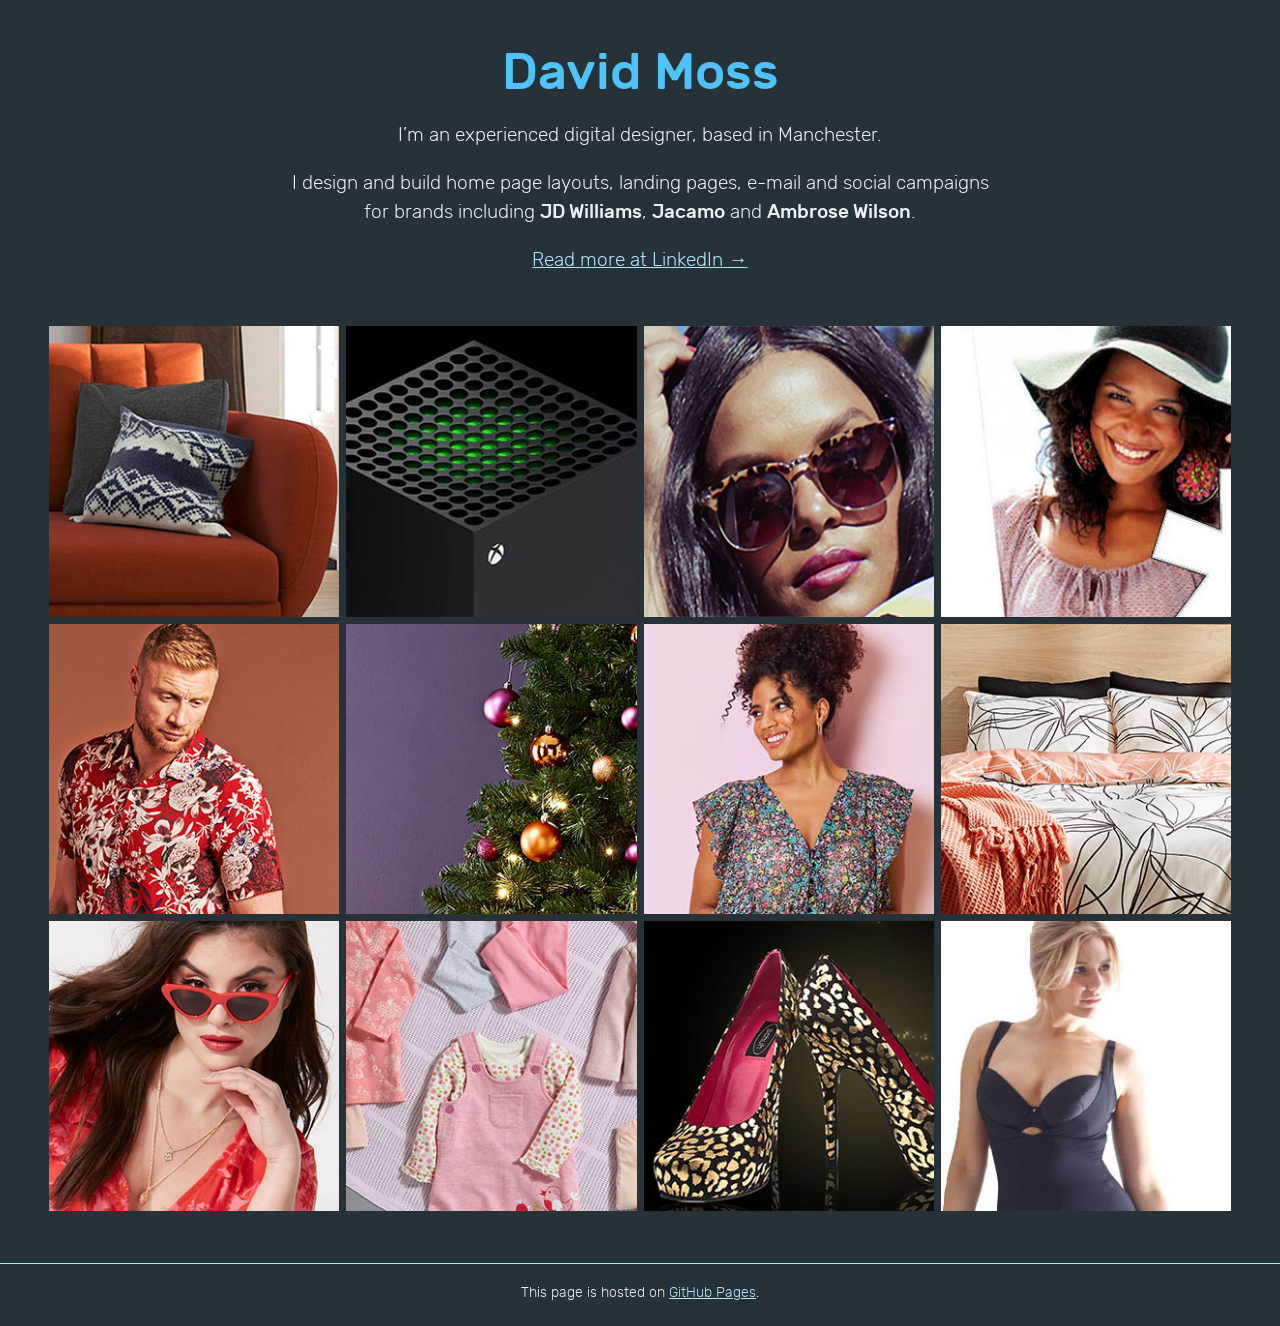
==== commit 7855301c: "Font updates" ====
--- a/index.html
+++ b/index.html
@@ -22,7 +22,7 @@
 
             <section class="site-intro">
                 <p>I&rsquo;m an experienced digital designer, based in Manchester.</p>
-                <p>I design and build home page layouts, landing pages, e-mail and social campaigns for brands including <strong>JD Williams</strong>, <strong>Jacamo</strong>  and <strong>Ambrose Wilson</strong>.</p>
+                <p>I design and build home page layouts, landing pages, e-mail and social campaigns for brands including <strong>JD&nbsp;Williams</strong>, <strong>Jacamo</strong>  and <strong>Ambrose Wilson</strong>.</p>
                 <p><a href="https://www.linkedin.com/in/dpmoss/" class="link-cta">Read more at LinkedIn</a></p>
             </section>
         </header>
@@ -77,8 +77,8 @@
     </footer>
 
     <!-- Scripts -->
-    <script src="js/venobox.min.js"></script>
-    <script src="js/app.js"></script>
+    <script src="/js/venobox.min.js"></script>
+    <script src="/js/app.js"></script>
 
 </body>
 
--- a/css/style.css
+++ b/css/style.css
@@ -1 +1 @@
-@font-face{font-family:"Rubik";src:url("../fonts/rubik-light.woff2") format("woff2"),url("../fonts/rubik-light.woff") format("woff");font-weight:300;font-style:normal}@font-face{font-family:"Rubik";src:url("../fonts/rubik-bold.woff2") format("woff2"),url("../fonts/rubik-bold.woff") format("woff");font-weight:700;font-style:normal}/*! normalize.css v8.0.1 | MIT License | github.com/necolas/normalize.css */html{line-height:1.15;-webkit-text-size-adjust:100%}body{margin:0}main{display:block}h1{font-size:2em;margin:.67em 0}hr{box-sizing:content-box;height:0;overflow:visible}pre{font-family:monospace,monospace;font-size:1em}a{background-color:transparent}abbr[title]{border-bottom:none;text-decoration:underline;-webkit-text-decoration:underline dotted;text-decoration:underline dotted}b,strong{font-weight:bolder}code,kbd,samp{font-family:monospace,monospace;font-size:1em}small{font-size:80%}sub,sup{font-size:75%;line-height:0;position:relative;vertical-align:baseline}sub{bottom:-0.25em}sup{top:-0.5em}img{border-style:none}button,input,optgroup,select,textarea{font-family:inherit;font-size:100%;line-height:1.15;margin:0}button,input{overflow:visible}button,select{text-transform:none}button,[type=button],[type=reset],[type=submit]{-webkit-appearance:button}button::-moz-focus-inner,[type=button]::-moz-focus-inner,[type=reset]::-moz-focus-inner,[type=submit]::-moz-focus-inner{border-style:none;padding:0}button:-moz-focusring,[type=button]:-moz-focusring,[type=reset]:-moz-focusring,[type=submit]:-moz-focusring{outline:1px dotted ButtonText}fieldset{padding:.35em .75em .625em}legend{box-sizing:border-box;color:inherit;display:table;max-width:100%;padding:0;white-space:normal}progress{vertical-align:baseline}textarea{overflow:auto}[type=checkbox],[type=radio]{box-sizing:border-box;padding:0}[type=number]::-webkit-inner-spin-button,[type=number]::-webkit-outer-spin-button{height:auto}[type=search]{-webkit-appearance:textfield;outline-offset:-2px}[type=search]::-webkit-search-decoration{-webkit-appearance:none}::-webkit-file-upload-button{-webkit-appearance:button;font:inherit}details{display:block}summary{display:list-item}template{display:none}[hidden]{display:none}html,body{height:100%}html{font-size:100%}body{font-family:"Rubik",sans-serif;background:#263238;color:#eceff1;font-weight:300;line-height:1.5}h1,h2,h3{color:#4fc3f7;font-weight:700;margin:2.75rem 0 1.05rem;line-height:1.15}h1{font-size:3.157em}h2{font-size:2.369em}h3{font-size:1.777em}p{font-size:1.2em;margin-bottom:1.15rem}small{font-size:.889em}a,a:visited{color:#b3e5fc;text-decoration:underline}a:hover,a:active{color:#4fc3f7}.link-cta:after{content:" →"}.link-cta:hover{transition:all .5s}img{max-width:100%;height:auto}.wrap{margin:0 auto;padding:0;width:100%;max-width:1200px;flex:1 0 auto}.site-header{max-width:70ch;text-align:center;margin:0 auto;padding:0 .5rem}.gallery{box-sizing:border-box;margin:3.157em .5em;padding:0;list-style:none;display:flex;flex-flow:row wrap;justify-content:space-between;display:grid;justify-content:center;grid-gap:5px;grid-template-columns:repeat(2, 1fr)}.gallery img{display:block}.gallery-item{margin:0 0 10px 0;padding:0;flex:auto;max-width:300px}.gallery-item img{width:100%}@media(min-width: 750px){.gallery{grid-template-columns:repeat(3, 1fr)}}@media(min-width: 900px){.gallery{grid-template-columns:repeat(4, 1fr)}.gallery-item{max-width:24%}}@supports(display: grid){.gallery-item{margin:0;max-width:none;border:1px solid #263238}.gallery-item:hover{border:1px solid #eceff1;transition:border .5s}}.site-footer{display:flex;justify-content:center;align-items:center;margin:0;padding:0;border-top:1px solid #b3e5fc}.site-footer .social-icon{margin:0 .5rem;padding:.5rem}.site-footer .social-icon:hover{background-color:#eceff1;transition:all .5s}.hidden,[hidden]{display:none !important}.sr-only{border:0;clip:rect(0, 0, 0, 0);height:1px;margin:-1px;overflow:hidden;padding:0;position:absolute;white-space:nowrap;width:1px}.sr-only.focusable:active,.sr-only.focusable:focus{clip:auto;height:auto;margin:0;overflow:visible;position:static;white-space:inherit;width:auto}.invisible{visibility:hidden}.vbox-overlay{--vbox-tools-color:#fff;--vbox-title-background:#101010;--vbox-title-width:"auto";--vbox-title-radius:0;--vbox-share-background:#101010;--vbox-share-width:"auto";--vbox-share-radius:0;--vbox-padding:0;--vbox-max-width:100%}.vbox-overlay *,.vbox-overlay :after,.vbox-overlay :before{-webkit-backface-visibility:hidden;box-sizing:border-box}.vbox-overlay *{backface-visibility:visible}.vbox-overlay{display:flex;flex-direction:column;justify-content:center;align-items:center;position:fixed;left:0;top:0;bottom:0;right:0;z-index:999999}.vbox-share,.vbox-title{line-height:1;position:fixed;z-index:98;text-align:center;margin:0 auto;color:var(--vbox-tools-color)}.vbox-title{font-size:12px;background-color:var(--vbox-title-background);width:var(--vbox-title-width);border-radius:var(--vbox-title-radius);padding:12px 54px;white-space:nowrap;overflow:hidden;text-overflow:ellipsis;display:block}.vbox-share{font-size:24px;padding:0 .35em;background-color:var(--vbox-share-background);width:var(--vbox-share-width);border-radius:var(--vbox-share-radius)}.vbox-link-btn,button.vbox-link-btn,button.vbox-link-btn:active,button.vbox-link-btn:focus,button.vbox-link-btn:hover{border:none !important;background:0 0 !important;box-shadow:none !important;color:inherit !important;padding:6px 12px;outline:0;display:inline-block;cursor:pointer}.vbox-share a{color:inherit !important;padding:6px 12px;display:inline-block}.vbox-share svg{z-index:10;vertical-align:middle}.vbox-close{cursor:pointer;position:fixed;top:0;right:0;z-index:99;padding:6px 15px;color:#000;color:var(--vbox-tools-color);border:0;font-size:24px;display:flex;align-items:center;opacity:.8;transition:opacity .2s}.vbox-close:hover{opacity:1}.vbox-left-corner{cursor:pointer;position:fixed;left:0;top:0;overflow:hidden;line-height:1;font-size:12px;z-index:99;display:flex;align-items:center;color:var(--vbox-tools-color)}.vbox-num{display:inline-block;padding:12px 15px}.vbox-left{left:0}.vbox-right{right:0}.vbox-top{top:0}.vbox-bottom{bottom:0}.vbox-next,.vbox-prev{position:fixed;top:50%;margin-top:-15px;overflow:hidden;cursor:pointer;display:block;width:45px;height:45px;z-index:99;opacity:.8;transition:opacity .2s}.vbox-next:hover,.vbox-prev:hover{opacity:1}.vbox-next span,.vbox-prev span{position:relative;width:20px;height:20px;border:2px solid rgba(0,0,0,0);border-top-color:var(--vbox-tools-color);border-right-color:var(--vbox-tools-color);text-indent:-100px;position:absolute;top:8px;display:block}.vbox-prev{left:15px}.vbox-next{right:15px}.vbox-prev span{left:10px;transform:rotate(-135deg)}.vbox-next span{transform:rotate(45deg);right:10px}.vbox-open{overflow:hidden}.vbox-container{position:absolute;left:0;right:0;top:0;bottom:0;overflow-x:hidden;overflow-y:scroll;overflow-scrolling:touch;-webkit-overflow-scrolling:touch;z-index:20;max-height:100%;padding:30px 0}.vbox-content{opacity:0;text-align:center;width:100%;position:relative;overflow:hidden;padding:0 4%;display:flex;align-items:center;justify-content:center;min-height:100%}.vbox-container img{max-width:100%;height:auto}.vbox-child{box-shadow:0 0 12px rgba(0,0,0,.19),0 6px 6px rgba(0,0,0,.23);max-width:var(--vbox-max-width);text-align:initial;padding:var(--vbox-padding)}.vbox-child img{-webkit-user-select:none;-moz-user-select:none;-o-user-select:none;user-select:none;display:block}.vbox-fit .vbox-child img,.vbox-fit .vbox-child.venoratio{max-height:calc(100vh - 60px)}.vbox-inline,.venoratio{position:relative;width:100%;margin:0 auto}.venoratio::before{display:block;padding-top:var(--vb-aspect-ratio);content:""}.venoratio>*{position:absolute;top:0;left:0;width:100%;height:100%;padding:var(--vbox-padding)}.venoratio-1x1{--vb-aspect-ratio:100%;max-width:min(var(--vbox-max-width),100vh - 60px)}.venoratio-4x3.vbox-child.venoratio{--vb-aspect-ratio:calc(3 / 4 * 100%);max-width:min(var(--vbox-max-width),(100vh - 60px)*4/3)}.venoratio-16x9.vbox-child.venoratio{--vb-aspect-ratio:calc(9 / 16 * 100%);max-width:min(var(--vbox-max-width),(100vh - 60px)*16/9)}.venoratio-21x9.vbox-child.venoratio{--vb-aspect-ratio:calc(9 / 21 * 100%);max-width:min(var(--vbox-max-width),(100vh - 60px)*21/9)}.venoratio-full{--vb-aspect-ratio:calc(100vh - 60px)}.vbox-grab .vbox-child img{cursor:grab}.vbox-child>iframe{border:none !important}.vbox-content.swipe-left{margin-left:-200px !important}.vbox-content.swipe-right{margin-left:200px !important}.vbox-preloader{transform:translateZ(0)}.vbox-preloader .vbox-preloader-inner{opacity:1;transition:opacity .2s}.vbox-hidden{display:none}.vbox-preloader.vbox-hidden .vbox-preloader-inner{opacity:0}.vbox-backdrop{position:absolute;left:0;top:0;width:100%;height:100%;transform:translateZ(-1px);z-index:0}.vbox-tooltip{position:relative;display:inline-block}.vbox-tooltip .vbox-tooltip-text{visibility:hidden;color:#fff;text-align:center;padding:0;position:absolute;z-index:1;bottom:100%;left:0;opacity:0;transition:opacity .3s;margin-bottom:2px;font-family:sans-serif}.vbox-top .vbox-tooltip .vbox-tooltip-text{bottom:auto;top:100%;margin-bottom:0;margin-top:2px}.vbox-tooltip-inner{padding:5px 10px;background-color:rgba(0,0,0,.9);border-radius:6px;font-size:10px}.vbox-tooltip:hover .vbox-tooltip-text{visibility:visible;opacity:1}.vbox-overlay{--sk-size:40px;--sk-color:#333}.sk-center{margin:auto}.sk-plane{width:var(--sk-size);height:var(--sk-size);background-color:var(--sk-color);animation:sk-plane 1.2s infinite ease-in-out}@keyframes sk-plane{0%{transform:perspective(120px) rotateX(0) rotateY(0)}50%{transform:perspective(120px) rotateX(-180.1deg) rotateY(0)}100%{transform:perspective(120px) rotateX(-180deg) rotateY(-179.9deg)}}.sk-chase{width:var(--sk-size);height:var(--sk-size);position:relative;animation:sk-chase 2.5s infinite linear both}.sk-chase-dot{width:100%;height:100%;position:absolute;left:0;top:0;animation:sk-chase-dot 2s infinite ease-in-out both}.sk-chase-dot:before{content:"";display:block;width:25%;height:25%;background-color:var(--sk-color);border-radius:100%;animation:sk-chase-dot-before 2s infinite ease-in-out both}.sk-chase-dot:nth-child(1){animation-delay:-1.1s}.sk-chase-dot:nth-child(2){animation-delay:-1s}.sk-chase-dot:nth-child(3){animation-delay:-0.9s}.sk-chase-dot:nth-child(4){animation-delay:-0.8s}.sk-chase-dot:nth-child(5){animation-delay:-0.7s}.sk-chase-dot:nth-child(6){animation-delay:-0.6s}.sk-chase-dot:nth-child(1):before{animation-delay:-1.1s}.sk-chase-dot:nth-child(2):before{animation-delay:-1s}.sk-chase-dot:nth-child(3):before{animation-delay:-0.9s}.sk-chase-dot:nth-child(4):before{animation-delay:-0.8s}.sk-chase-dot:nth-child(5):before{animation-delay:-0.7s}.sk-chase-dot:nth-child(6):before{animation-delay:-0.6s}@keyframes sk-chase{100%{transform:rotate(360deg)}}@keyframes sk-chase-dot{100%,80%{transform:rotate(360deg)}}@keyframes sk-chase-dot-before{50%{transform:scale(0.4)}0%,100%{transform:scale(1)}}.sk-bounce{width:var(--sk-size);height:var(--sk-size);position:relative}.sk-bounce-dot{width:100%;height:100%;border-radius:50%;background-color:var(--sk-color);opacity:.6;position:absolute;top:0;left:0;animation:sk-bounce 2s infinite cubic-bezier(0.455, 0.03, 0.515, 0.955)}.sk-bounce-dot:nth-child(2){animation-delay:-1s}@keyframes sk-bounce{0%,100%{transform:scale(0)}45%,55%{transform:scale(1)}}.sk-wave{width:var(--sk-size);height:var(--sk-size);display:flex;justify-content:space-between}.sk-wave-rect{background-color:var(--sk-color);height:100%;width:15%;animation:sk-wave 1.2s infinite ease-in-out}.sk-wave-rect:nth-child(1){animation-delay:-1.2s}.sk-wave-rect:nth-child(2){animation-delay:-1.1s}.sk-wave-rect:nth-child(3){animation-delay:-1s}.sk-wave-rect:nth-child(4){animation-delay:-0.9s}.sk-wave-rect:nth-child(5){animation-delay:-0.8s}@keyframes sk-wave{0%,100%,40%{transform:scaleY(0.4)}20%{transform:scaleY(1)}}.sk-pulse{width:var(--sk-size);height:var(--sk-size);background-color:var(--sk-color);border-radius:100%;animation:sk-pulse 1.2s infinite cubic-bezier(0.455, 0.03, 0.515, 0.955)}@keyframes sk-pulse{0%{transform:scale(0)}100%{transform:scale(1);opacity:0}}.sk-flow{width:calc(var(--sk-size)*1.3);height:calc(var(--sk-size)*1.3);display:flex;justify-content:space-between}.sk-flow-dot{width:25%;height:25%;background-color:var(--sk-color);border-radius:50%;animation:sk-flow 1.4s cubic-bezier(0.455, 0.03, 0.515, 0.955) 0s infinite both}.sk-flow-dot:nth-child(1){animation-delay:-0.3s}.sk-flow-dot:nth-child(2){animation-delay:-0.15s}@keyframes sk-flow{0%,100%,80%{transform:scale(0.3)}40%{transform:scale(1)}}.sk-swing{width:var(--sk-size);height:var(--sk-size);position:relative;animation:sk-swing 1.8s infinite linear}.sk-swing-dot{width:45%;height:45%;position:absolute;top:0;left:0;right:0;margin:auto;background-color:var(--sk-color);border-radius:100%;animation:sk-swing-dot 2s infinite ease-in-out}.sk-swing-dot:nth-child(2){top:auto;bottom:0;animation-delay:-1s}@keyframes sk-swing{100%{transform:rotate(360deg)}}@keyframes sk-swing-dot{0%,100%{transform:scale(0.2)}50%{transform:scale(1)}}.sk-circle{width:var(--sk-size);height:var(--sk-size);position:relative}.sk-circle-dot{width:100%;height:100%;position:absolute;left:0;top:0}.sk-circle-dot:before{content:"";display:block;width:15%;height:15%;background-color:var(--sk-color);border-radius:100%;animation:sk-circle 1.2s infinite ease-in-out both}.sk-circle-dot:nth-child(1){transform:rotate(30deg)}.sk-circle-dot:nth-child(2){transform:rotate(60deg)}.sk-circle-dot:nth-child(3){transform:rotate(90deg)}.sk-circle-dot:nth-child(4){transform:rotate(120deg)}.sk-circle-dot:nth-child(5){transform:rotate(150deg)}.sk-circle-dot:nth-child(6){transform:rotate(180deg)}.sk-circle-dot:nth-child(7){transform:rotate(210deg)}.sk-circle-dot:nth-child(8){transform:rotate(240deg)}.sk-circle-dot:nth-child(9){transform:rotate(270deg)}.sk-circle-dot:nth-child(10){transform:rotate(300deg)}.sk-circle-dot:nth-child(11){transform:rotate(330deg)}.sk-circle-dot:nth-child(1):before{animation-delay:-1.1s}.sk-circle-dot:nth-child(2):before{animation-delay:-1s}.sk-circle-dot:nth-child(3):before{animation-delay:-0.9s}.sk-circle-dot:nth-child(4):before{animation-delay:-0.8s}.sk-circle-dot:nth-child(5):before{animation-delay:-0.7s}.sk-circle-dot:nth-child(6):before{animation-delay:-0.6s}.sk-circle-dot:nth-child(7):before{animation-delay:-0.5s}.sk-circle-dot:nth-child(8):before{animation-delay:-0.4s}.sk-circle-dot:nth-child(9):before{animation-delay:-0.3s}.sk-circle-dot:nth-child(10):before{animation-delay:-0.2s}.sk-circle-dot:nth-child(11):before{animation-delay:-0.1s}@keyframes sk-circle{0%,100%,80%{transform:scale(0)}40%{transform:scale(1)}}.sk-circle-fade{width:var(--sk-size);height:var(--sk-size);position:relative}.sk-circle-fade-dot{width:100%;height:100%;position:absolute;left:0;top:0}.sk-circle-fade-dot:before{content:"";display:block;width:15%;height:15%;background-color:var(--sk-color);border-radius:100%;animation:sk-circle-fade 1.2s infinite ease-in-out both}.sk-circle-fade-dot:nth-child(1){transform:rotate(30deg)}.sk-circle-fade-dot:nth-child(2){transform:rotate(60deg)}.sk-circle-fade-dot:nth-child(3){transform:rotate(90deg)}.sk-circle-fade-dot:nth-child(4){transform:rotate(120deg)}.sk-circle-fade-dot:nth-child(5){transform:rotate(150deg)}.sk-circle-fade-dot:nth-child(6){transform:rotate(180deg)}.sk-circle-fade-dot:nth-child(7){transform:rotate(210deg)}.sk-circle-fade-dot:nth-child(8){transform:rotate(240deg)}.sk-circle-fade-dot:nth-child(9){transform:rotate(270deg)}.sk-circle-fade-dot:nth-child(10){transform:rotate(300deg)}.sk-circle-fade-dot:nth-child(11){transform:rotate(330deg)}.sk-circle-fade-dot:nth-child(1):before{animation-delay:-1.1s}.sk-circle-fade-dot:nth-child(2):before{animation-delay:-1s}.sk-circle-fade-dot:nth-child(3):before{animation-delay:-0.9s}.sk-circle-fade-dot:nth-child(4):before{animation-delay:-0.8s}.sk-circle-fade-dot:nth-child(5):before{animation-delay:-0.7s}.sk-circle-fade-dot:nth-child(6):before{animation-delay:-0.6s}.sk-circle-fade-dot:nth-child(7):before{animation-delay:-0.5s}.sk-circle-fade-dot:nth-child(8):before{animation-delay:-0.4s}.sk-circle-fade-dot:nth-child(9):before{animation-delay:-0.3s}.sk-circle-fade-dot:nth-child(10):before{animation-delay:-0.2s}.sk-circle-fade-dot:nth-child(11):before{animation-delay:-0.1s}@keyframes sk-circle-fade{0%,100%,39%{opacity:0;transform:scale(0.6)}40%{opacity:1;transform:scale(1)}}.sk-grid{width:var(--sk-size);height:var(--sk-size)}.sk-grid-cube{width:33.33%;height:33.33%;background-color:var(--sk-color);float:left;animation:sk-grid 1.3s infinite ease-in-out}.sk-grid-cube:nth-child(1){animation-delay:.2s}.sk-grid-cube:nth-child(2){animation-delay:.3s}.sk-grid-cube:nth-child(3){animation-delay:.4s}.sk-grid-cube:nth-child(4){animation-delay:.1s}.sk-grid-cube:nth-child(5){animation-delay:.2s}.sk-grid-cube:nth-child(6){animation-delay:.3s}.sk-grid-cube:nth-child(7){animation-delay:0s}.sk-grid-cube:nth-child(8){animation-delay:.1s}.sk-grid-cube:nth-child(9){animation-delay:.2s}@keyframes sk-grid{0%,100%,70%{transform:scale3D(1, 1, 1)}35%{transform:scale3D(0, 0, 1)}}.sk-fold{width:var(--sk-size);height:var(--sk-size);position:relative;transform:rotateZ(45deg)}.sk-fold-cube{float:left;width:50%;height:50%;position:relative;transform:scale(1.1)}.sk-fold-cube:before{content:"";position:absolute;top:0;left:0;width:100%;height:100%;background-color:var(--sk-color);animation:sk-fold 2.4s infinite linear both;transform-origin:100% 100%}.sk-fold-cube:nth-child(2){transform:scale(1.1) rotateZ(90deg)}.sk-fold-cube:nth-child(4){transform:scale(1.1) rotateZ(180deg)}.sk-fold-cube:nth-child(3){transform:scale(1.1) rotateZ(270deg)}.sk-fold-cube:nth-child(2):before{animation-delay:.3s}.sk-fold-cube:nth-child(4):before{animation-delay:.6s}.sk-fold-cube:nth-child(3):before{animation-delay:.9s}@keyframes sk-fold{0%,10%{transform:perspective(140px) rotateX(-180deg);opacity:0}25%,75%{transform:perspective(140px) rotateX(0);opacity:1}100%,90%{transform:perspective(140px) rotateY(180deg);opacity:0}}.sk-wander{width:var(--sk-size);height:var(--sk-size);position:relative}.sk-wander-cube{background-color:var(--sk-color);width:20%;height:20%;position:absolute;top:0;left:0;--sk-wander-distance:calc(var(--sk-size) * 0.75);animation:sk-wander 2s ease-in-out -2s infinite both}.sk-wander-cube:nth-child(2){animation-delay:-0.5s}.sk-wander-cube:nth-child(3){animation-delay:-1s}@keyframes sk-wander{0%{transform:rotate(0)}25%{transform:translateX(var(--sk-wander-distance)) rotate(-90deg) scale(0.6)}50%{transform:translateX(var(--sk-wander-distance)) translateY(var(--sk-wander-distance)) rotate(-179deg)}50.1%{transform:translateX(var(--sk-wander-distance)) translateY(var(--sk-wander-distance)) rotate(-180deg)}75%{transform:translateX(0) translateY(var(--sk-wander-distance)) rotate(-270deg) scale(0.6)}100%{transform:rotate(-360deg)}}/*# sourceMappingURL=style.css.map */+@font-face{font-family:"Rubik";src:url("../fonts/rubik-light.woff2") format("woff2"),url("../fonts/rubik-italic.woff") format("woff");font-weight:300;font-style:normal}@font-face{font-family:"Rubik";src:url("../fonts/rubik-lightitalic.woff2") format("woff2"),url("../fonts/rubik-lightitalic.woff") format("woff");font-weight:300;font-style:italic}@font-face{font-family:"Rubik";src:url("../fonts/rubik.woff2") format("woff2"),url("../fonts/rubik.woff") format("woff");font-weight:400;font-style:normal}@font-face{font-family:"Rubik";src:url("../fonts/rubik-medium.woff2") format("woff2"),url("../fonts/rubik-medium.woff") format("woff");font-weight:600;font-style:normal}/*! normalize.css v8.0.1 | MIT License | github.com/necolas/normalize.css */html{line-height:1.15;-webkit-text-size-adjust:100%}body{margin:0}main{display:block}h1{font-size:2em;margin:.67em 0}hr{box-sizing:content-box;height:0;overflow:visible}pre{font-family:monospace,monospace;font-size:1em}a{background-color:transparent}abbr[title]{border-bottom:none;text-decoration:underline;-webkit-text-decoration:underline dotted;text-decoration:underline dotted}b,strong{font-weight:bolder}code,kbd,samp{font-family:monospace,monospace;font-size:1em}small{font-size:80%}sub,sup{font-size:75%;line-height:0;position:relative;vertical-align:baseline}sub{bottom:-0.25em}sup{top:-0.5em}img{border-style:none}button,input,optgroup,select,textarea{font-family:inherit;font-size:100%;line-height:1.15;margin:0}button,input{overflow:visible}button,select{text-transform:none}button,[type=button],[type=reset],[type=submit]{-webkit-appearance:button}button::-moz-focus-inner,[type=button]::-moz-focus-inner,[type=reset]::-moz-focus-inner,[type=submit]::-moz-focus-inner{border-style:none;padding:0}button:-moz-focusring,[type=button]:-moz-focusring,[type=reset]:-moz-focusring,[type=submit]:-moz-focusring{outline:1px dotted ButtonText}fieldset{padding:.35em .75em .625em}legend{box-sizing:border-box;color:inherit;display:table;max-width:100%;padding:0;white-space:normal}progress{vertical-align:baseline}textarea{overflow:auto}[type=checkbox],[type=radio]{box-sizing:border-box;padding:0}[type=number]::-webkit-inner-spin-button,[type=number]::-webkit-outer-spin-button{height:auto}[type=search]{-webkit-appearance:textfield;outline-offset:-2px}[type=search]::-webkit-search-decoration{-webkit-appearance:none}::-webkit-file-upload-button{-webkit-appearance:button;font:inherit}details{display:block}summary{display:list-item}template{display:none}[hidden]{display:none}.hidden,[hidden]{display:none !important}.sr-only{border:0;clip:rect(0, 0, 0, 0);height:1px;margin:-1px;overflow:hidden;padding:0;position:absolute;white-space:nowrap;width:1px}.sr-only.focusable:active,.sr-only.focusable:focus{clip:auto;height:auto;margin:0;overflow:visible;position:static;white-space:inherit;width:auto}.invisible{visibility:hidden}html,body{height:100%}html{font-size:100%}body{font-family:"Rubik",sans-serif;background:#263238;color:#eceff1;font-weight:300;line-height:1.5}h1,h2,h3{color:#4fc3f7;font-weight:600;margin:2.75rem 0 1.05rem;line-height:1.15}h1{font-size:3.157em}h2{font-size:2.369em}h3{font-size:1.777em}p{font-size:1.2em;margin-bottom:1.15rem}small{font-size:.889em}b,strong{font-weight:600}a,a:visited{color:#b3e5fc;text-decoration:underline}a:hover,a:active{color:#4fc3f7}img{max-width:100%;height:auto}.wrap{margin:0 auto;padding:0;width:100%;max-width:1200px;flex:1 0 auto}.site-header{max-width:70ch;text-align:center;margin:0 auto;padding:0 .75rem}.work{margin:3.157em .5em;padding:0}.gallery{box-sizing:border-box;margin:0;padding:0;list-style:none;display:flex;flex-flow:row wrap;justify-content:space-between;display:grid;justify-content:center;grid-gap:5px;grid-template-columns:repeat(2, 1fr)}.gallery img{display:block}.gallery-item{margin:0 0 10px 0;padding:0;flex:auto;max-width:300px}.gallery-item img{width:100%}@media(min-width: 750px){.gallery{grid-template-columns:repeat(3, 1fr)}}@media(min-width: 900px){.gallery{grid-template-columns:repeat(4, 1fr)}.gallery-item{max-width:24%}}@supports(display: grid){.gallery-item{margin:0;max-width:none;border:1px solid #263238}.gallery-item:hover{border:1px solid #eceff1;transition:border .5s}}.link-cta:after{content:" →"}.link-cta:hover{transition:all .5s}.site-footer{text-align:center;margin:0;padding:.25rem;border-top:1px solid #b3e5fc}.site-footer p{font-size:.889em}.site-footer .social-icon{margin:0 .5rem;padding:.5rem}.site-footer .social-icon:hover{background-color:#eceff1;transition:all .5s}.vbox-overlay{--vbox-tools-color:#fff;--vbox-title-background:#101010;--vbox-title-width:"auto";--vbox-title-radius:0;--vbox-share-background:#101010;--vbox-share-width:"auto";--vbox-share-radius:0;--vbox-padding:0;--vbox-max-width:100%}.vbox-overlay *,.vbox-overlay :after,.vbox-overlay :before{-webkit-backface-visibility:hidden;box-sizing:border-box}.vbox-overlay *{backface-visibility:visible}.vbox-overlay{display:flex;flex-direction:column;justify-content:center;align-items:center;position:fixed;left:0;top:0;bottom:0;right:0;z-index:999999}.vbox-share,.vbox-title{line-height:1;position:fixed;z-index:98;text-align:center;margin:0 auto;color:var(--vbox-tools-color)}.vbox-title{font-size:12px;background-color:var(--vbox-title-background);width:var(--vbox-title-width);border-radius:var(--vbox-title-radius);padding:12px 54px;white-space:nowrap;overflow:hidden;text-overflow:ellipsis;display:block}.vbox-share{font-size:24px;padding:0 .35em;background-color:var(--vbox-share-background);width:var(--vbox-share-width);border-radius:var(--vbox-share-radius)}.vbox-link-btn,button.vbox-link-btn,button.vbox-link-btn:active,button.vbox-link-btn:focus,button.vbox-link-btn:hover{border:none !important;background:0 0 !important;box-shadow:none !important;color:inherit !important;padding:6px 12px;outline:0;display:inline-block;cursor:pointer}.vbox-share a{color:inherit !important;padding:6px 12px;display:inline-block}.vbox-share svg{z-index:10;vertical-align:middle}.vbox-close{cursor:pointer;position:fixed;top:0;right:0;z-index:99;padding:6px 15px;color:#000;color:var(--vbox-tools-color);border:0;font-size:24px;display:flex;align-items:center;opacity:.8;transition:opacity .2s}.vbox-close:hover{opacity:1}.vbox-left-corner{cursor:pointer;position:fixed;left:0;top:0;overflow:hidden;line-height:1;font-size:12px;z-index:99;display:flex;align-items:center;color:var(--vbox-tools-color)}.vbox-num{display:inline-block;padding:12px 15px}.vbox-left{left:0}.vbox-right{right:0}.vbox-top{top:0}.vbox-bottom{bottom:0}.vbox-next,.vbox-prev{position:fixed;top:50%;margin-top:-15px;overflow:hidden;cursor:pointer;display:block;width:45px;height:45px;z-index:99;opacity:.8;transition:opacity .2s}.vbox-next:hover,.vbox-prev:hover{opacity:1}.vbox-next span,.vbox-prev span{position:relative;width:20px;height:20px;border:2px solid rgba(0,0,0,0);border-top-color:var(--vbox-tools-color);border-right-color:var(--vbox-tools-color);text-indent:-100px;position:absolute;top:8px;display:block}.vbox-prev{left:15px}.vbox-next{right:15px}.vbox-prev span{left:10px;transform:rotate(-135deg)}.vbox-next span{transform:rotate(45deg);right:10px}.vbox-open{overflow:hidden}.vbox-container{position:absolute;left:0;right:0;top:0;bottom:0;overflow-x:hidden;overflow-y:scroll;overflow-scrolling:touch;-webkit-overflow-scrolling:touch;z-index:20;max-height:100%;padding:30px 0}.vbox-content{opacity:0;text-align:center;width:100%;position:relative;overflow:hidden;padding:0 4%;display:flex;align-items:center;justify-content:center;min-height:100%}.vbox-container img{max-width:100%;height:auto}.vbox-child{box-shadow:0 0 12px rgba(0,0,0,.19),0 6px 6px rgba(0,0,0,.23);max-width:var(--vbox-max-width);text-align:initial;padding:var(--vbox-padding)}.vbox-child img{-webkit-user-select:none;-moz-user-select:none;-o-user-select:none;user-select:none;display:block}.vbox-fit .vbox-child img,.vbox-fit .vbox-child.venoratio{max-height:calc(100vh - 60px)}.vbox-inline,.venoratio{position:relative;width:100%;margin:0 auto}.venoratio::before{display:block;padding-top:var(--vb-aspect-ratio);content:""}.venoratio>*{position:absolute;top:0;left:0;width:100%;height:100%;padding:var(--vbox-padding)}.venoratio-1x1{--vb-aspect-ratio:100%;max-width:min(var(--vbox-max-width),100vh - 60px)}.venoratio-4x3.vbox-child.venoratio{--vb-aspect-ratio:calc(3 / 4 * 100%);max-width:min(var(--vbox-max-width),(100vh - 60px)*4/3)}.venoratio-16x9.vbox-child.venoratio{--vb-aspect-ratio:calc(9 / 16 * 100%);max-width:min(var(--vbox-max-width),(100vh - 60px)*16/9)}.venoratio-21x9.vbox-child.venoratio{--vb-aspect-ratio:calc(9 / 21 * 100%);max-width:min(var(--vbox-max-width),(100vh - 60px)*21/9)}.venoratio-full{--vb-aspect-ratio:calc(100vh - 60px)}.vbox-grab .vbox-child img{cursor:grab}.vbox-child>iframe{border:none !important}.vbox-content.swipe-left{margin-left:-200px !important}.vbox-content.swipe-right{margin-left:200px !important}.vbox-preloader{transform:translateZ(0)}.vbox-preloader .vbox-preloader-inner{opacity:1;transition:opacity .2s}.vbox-hidden{display:none}.vbox-preloader.vbox-hidden .vbox-preloader-inner{opacity:0}.vbox-backdrop{position:absolute;left:0;top:0;width:100%;height:100%;transform:translateZ(-1px);z-index:0}.vbox-tooltip{position:relative;display:inline-block}.vbox-tooltip .vbox-tooltip-text{visibility:hidden;color:#fff;text-align:center;padding:0;position:absolute;z-index:1;bottom:100%;left:0;opacity:0;transition:opacity .3s;margin-bottom:2px;font-family:sans-serif}.vbox-top .vbox-tooltip .vbox-tooltip-text{bottom:auto;top:100%;margin-bottom:0;margin-top:2px}.vbox-tooltip-inner{padding:5px 10px;background-color:rgba(0,0,0,.9);border-radius:6px;font-size:10px}.vbox-tooltip:hover .vbox-tooltip-text{visibility:visible;opacity:1}.vbox-overlay{--sk-size:40px;--sk-color:#333}.sk-center{margin:auto}.sk-plane{width:var(--sk-size);height:var(--sk-size);background-color:var(--sk-color);animation:sk-plane 1.2s infinite ease-in-out}@keyframes sk-plane{0%{transform:perspective(120px) rotateX(0) rotateY(0)}50%{transform:perspective(120px) rotateX(-180.1deg) rotateY(0)}100%{transform:perspective(120px) rotateX(-180deg) rotateY(-179.9deg)}}.sk-chase{width:var(--sk-size);height:var(--sk-size);position:relative;animation:sk-chase 2.5s infinite linear both}.sk-chase-dot{width:100%;height:100%;position:absolute;left:0;top:0;animation:sk-chase-dot 2s infinite ease-in-out both}.sk-chase-dot:before{content:"";display:block;width:25%;height:25%;background-color:var(--sk-color);border-radius:100%;animation:sk-chase-dot-before 2s infinite ease-in-out both}.sk-chase-dot:nth-child(1){animation-delay:-1.1s}.sk-chase-dot:nth-child(2){animation-delay:-1s}.sk-chase-dot:nth-child(3){animation-delay:-0.9s}.sk-chase-dot:nth-child(4){animation-delay:-0.8s}.sk-chase-dot:nth-child(5){animation-delay:-0.7s}.sk-chase-dot:nth-child(6){animation-delay:-0.6s}.sk-chase-dot:nth-child(1):before{animation-delay:-1.1s}.sk-chase-dot:nth-child(2):before{animation-delay:-1s}.sk-chase-dot:nth-child(3):before{animation-delay:-0.9s}.sk-chase-dot:nth-child(4):before{animation-delay:-0.8s}.sk-chase-dot:nth-child(5):before{animation-delay:-0.7s}.sk-chase-dot:nth-child(6):before{animation-delay:-0.6s}@keyframes sk-chase{100%{transform:rotate(360deg)}}@keyframes sk-chase-dot{100%,80%{transform:rotate(360deg)}}@keyframes sk-chase-dot-before{50%{transform:scale(0.4)}0%,100%{transform:scale(1)}}.sk-bounce{width:var(--sk-size);height:var(--sk-size);position:relative}.sk-bounce-dot{width:100%;height:100%;border-radius:50%;background-color:var(--sk-color);opacity:.6;position:absolute;top:0;left:0;animation:sk-bounce 2s infinite cubic-bezier(0.455, 0.03, 0.515, 0.955)}.sk-bounce-dot:nth-child(2){animation-delay:-1s}@keyframes sk-bounce{0%,100%{transform:scale(0)}45%,55%{transform:scale(1)}}.sk-wave{width:var(--sk-size);height:var(--sk-size);display:flex;justify-content:space-between}.sk-wave-rect{background-color:var(--sk-color);height:100%;width:15%;animation:sk-wave 1.2s infinite ease-in-out}.sk-wave-rect:nth-child(1){animation-delay:-1.2s}.sk-wave-rect:nth-child(2){animation-delay:-1.1s}.sk-wave-rect:nth-child(3){animation-delay:-1s}.sk-wave-rect:nth-child(4){animation-delay:-0.9s}.sk-wave-rect:nth-child(5){animation-delay:-0.8s}@keyframes sk-wave{0%,100%,40%{transform:scaleY(0.4)}20%{transform:scaleY(1)}}.sk-pulse{width:var(--sk-size);height:var(--sk-size);background-color:var(--sk-color);border-radius:100%;animation:sk-pulse 1.2s infinite cubic-bezier(0.455, 0.03, 0.515, 0.955)}@keyframes sk-pulse{0%{transform:scale(0)}100%{transform:scale(1);opacity:0}}.sk-flow{width:calc(var(--sk-size)*1.3);height:calc(var(--sk-size)*1.3);display:flex;justify-content:space-between}.sk-flow-dot{width:25%;height:25%;background-color:var(--sk-color);border-radius:50%;animation:sk-flow 1.4s cubic-bezier(0.455, 0.03, 0.515, 0.955) 0s infinite both}.sk-flow-dot:nth-child(1){animation-delay:-0.3s}.sk-flow-dot:nth-child(2){animation-delay:-0.15s}@keyframes sk-flow{0%,100%,80%{transform:scale(0.3)}40%{transform:scale(1)}}.sk-swing{width:var(--sk-size);height:var(--sk-size);position:relative;animation:sk-swing 1.8s infinite linear}.sk-swing-dot{width:45%;height:45%;position:absolute;top:0;left:0;right:0;margin:auto;background-color:var(--sk-color);border-radius:100%;animation:sk-swing-dot 2s infinite ease-in-out}.sk-swing-dot:nth-child(2){top:auto;bottom:0;animation-delay:-1s}@keyframes sk-swing{100%{transform:rotate(360deg)}}@keyframes sk-swing-dot{0%,100%{transform:scale(0.2)}50%{transform:scale(1)}}.sk-circle{width:var(--sk-size);height:var(--sk-size);position:relative}.sk-circle-dot{width:100%;height:100%;position:absolute;left:0;top:0}.sk-circle-dot:before{content:"";display:block;width:15%;height:15%;background-color:var(--sk-color);border-radius:100%;animation:sk-circle 1.2s infinite ease-in-out both}.sk-circle-dot:nth-child(1){transform:rotate(30deg)}.sk-circle-dot:nth-child(2){transform:rotate(60deg)}.sk-circle-dot:nth-child(3){transform:rotate(90deg)}.sk-circle-dot:nth-child(4){transform:rotate(120deg)}.sk-circle-dot:nth-child(5){transform:rotate(150deg)}.sk-circle-dot:nth-child(6){transform:rotate(180deg)}.sk-circle-dot:nth-child(7){transform:rotate(210deg)}.sk-circle-dot:nth-child(8){transform:rotate(240deg)}.sk-circle-dot:nth-child(9){transform:rotate(270deg)}.sk-circle-dot:nth-child(10){transform:rotate(300deg)}.sk-circle-dot:nth-child(11){transform:rotate(330deg)}.sk-circle-dot:nth-child(1):before{animation-delay:-1.1s}.sk-circle-dot:nth-child(2):before{animation-delay:-1s}.sk-circle-dot:nth-child(3):before{animation-delay:-0.9s}.sk-circle-dot:nth-child(4):before{animation-delay:-0.8s}.sk-circle-dot:nth-child(5):before{animation-delay:-0.7s}.sk-circle-dot:nth-child(6):before{animation-delay:-0.6s}.sk-circle-dot:nth-child(7):before{animation-delay:-0.5s}.sk-circle-dot:nth-child(8):before{animation-delay:-0.4s}.sk-circle-dot:nth-child(9):before{animation-delay:-0.3s}.sk-circle-dot:nth-child(10):before{animation-delay:-0.2s}.sk-circle-dot:nth-child(11):before{animation-delay:-0.1s}@keyframes sk-circle{0%,100%,80%{transform:scale(0)}40%{transform:scale(1)}}.sk-circle-fade{width:var(--sk-size);height:var(--sk-size);position:relative}.sk-circle-fade-dot{width:100%;height:100%;position:absolute;left:0;top:0}.sk-circle-fade-dot:before{content:"";display:block;width:15%;height:15%;background-color:var(--sk-color);border-radius:100%;animation:sk-circle-fade 1.2s infinite ease-in-out both}.sk-circle-fade-dot:nth-child(1){transform:rotate(30deg)}.sk-circle-fade-dot:nth-child(2){transform:rotate(60deg)}.sk-circle-fade-dot:nth-child(3){transform:rotate(90deg)}.sk-circle-fade-dot:nth-child(4){transform:rotate(120deg)}.sk-circle-fade-dot:nth-child(5){transform:rotate(150deg)}.sk-circle-fade-dot:nth-child(6){transform:rotate(180deg)}.sk-circle-fade-dot:nth-child(7){transform:rotate(210deg)}.sk-circle-fade-dot:nth-child(8){transform:rotate(240deg)}.sk-circle-fade-dot:nth-child(9){transform:rotate(270deg)}.sk-circle-fade-dot:nth-child(10){transform:rotate(300deg)}.sk-circle-fade-dot:nth-child(11){transform:rotate(330deg)}.sk-circle-fade-dot:nth-child(1):before{animation-delay:-1.1s}.sk-circle-fade-dot:nth-child(2):before{animation-delay:-1s}.sk-circle-fade-dot:nth-child(3):before{animation-delay:-0.9s}.sk-circle-fade-dot:nth-child(4):before{animation-delay:-0.8s}.sk-circle-fade-dot:nth-child(5):before{animation-delay:-0.7s}.sk-circle-fade-dot:nth-child(6):before{animation-delay:-0.6s}.sk-circle-fade-dot:nth-child(7):before{animation-delay:-0.5s}.sk-circle-fade-dot:nth-child(8):before{animation-delay:-0.4s}.sk-circle-fade-dot:nth-child(9):before{animation-delay:-0.3s}.sk-circle-fade-dot:nth-child(10):before{animation-delay:-0.2s}.sk-circle-fade-dot:nth-child(11):before{animation-delay:-0.1s}@keyframes sk-circle-fade{0%,100%,39%{opacity:0;transform:scale(0.6)}40%{opacity:1;transform:scale(1)}}.sk-grid{width:var(--sk-size);height:var(--sk-size)}.sk-grid-cube{width:33.33%;height:33.33%;background-color:var(--sk-color);float:left;animation:sk-grid 1.3s infinite ease-in-out}.sk-grid-cube:nth-child(1){animation-delay:.2s}.sk-grid-cube:nth-child(2){animation-delay:.3s}.sk-grid-cube:nth-child(3){animation-delay:.4s}.sk-grid-cube:nth-child(4){animation-delay:.1s}.sk-grid-cube:nth-child(5){animation-delay:.2s}.sk-grid-cube:nth-child(6){animation-delay:.3s}.sk-grid-cube:nth-child(7){animation-delay:0s}.sk-grid-cube:nth-child(8){animation-delay:.1s}.sk-grid-cube:nth-child(9){animation-delay:.2s}@keyframes sk-grid{0%,100%,70%{transform:scale3D(1, 1, 1)}35%{transform:scale3D(0, 0, 1)}}.sk-fold{width:var(--sk-size);height:var(--sk-size);position:relative;transform:rotateZ(45deg)}.sk-fold-cube{float:left;width:50%;height:50%;position:relative;transform:scale(1.1)}.sk-fold-cube:before{content:"";position:absolute;top:0;left:0;width:100%;height:100%;background-color:var(--sk-color);animation:sk-fold 2.4s infinite linear both;transform-origin:100% 100%}.sk-fold-cube:nth-child(2){transform:scale(1.1) rotateZ(90deg)}.sk-fold-cube:nth-child(4){transform:scale(1.1) rotateZ(180deg)}.sk-fold-cube:nth-child(3){transform:scale(1.1) rotateZ(270deg)}.sk-fold-cube:nth-child(2):before{animation-delay:.3s}.sk-fold-cube:nth-child(4):before{animation-delay:.6s}.sk-fold-cube:nth-child(3):before{animation-delay:.9s}@keyframes sk-fold{0%,10%{transform:perspective(140px) rotateX(-180deg);opacity:0}25%,75%{transform:perspective(140px) rotateX(0);opacity:1}100%,90%{transform:perspective(140px) rotateY(180deg);opacity:0}}.sk-wander{width:var(--sk-size);height:var(--sk-size);position:relative}.sk-wander-cube{background-color:var(--sk-color);width:20%;height:20%;position:absolute;top:0;left:0;--sk-wander-distance:calc(var(--sk-size) * 0.75);animation:sk-wander 2s ease-in-out -2s infinite both}.sk-wander-cube:nth-child(2){animation-delay:-0.5s}.sk-wander-cube:nth-child(3){animation-delay:-1s}@keyframes sk-wander{0%{transform:rotate(0)}25%{transform:translateX(var(--sk-wander-distance)) rotate(-90deg) scale(0.6)}50%{transform:translateX(var(--sk-wander-distance)) translateY(var(--sk-wander-distance)) rotate(-179deg)}50.1%{transform:translateX(var(--sk-wander-distance)) translateY(var(--sk-wander-distance)) rotate(-180deg)}75%{transform:translateX(0) translateY(var(--sk-wander-distance)) rotate(-270deg) scale(0.6)}100%{transform:rotate(-360deg)}}/*# sourceMappingURL=style.css.map */
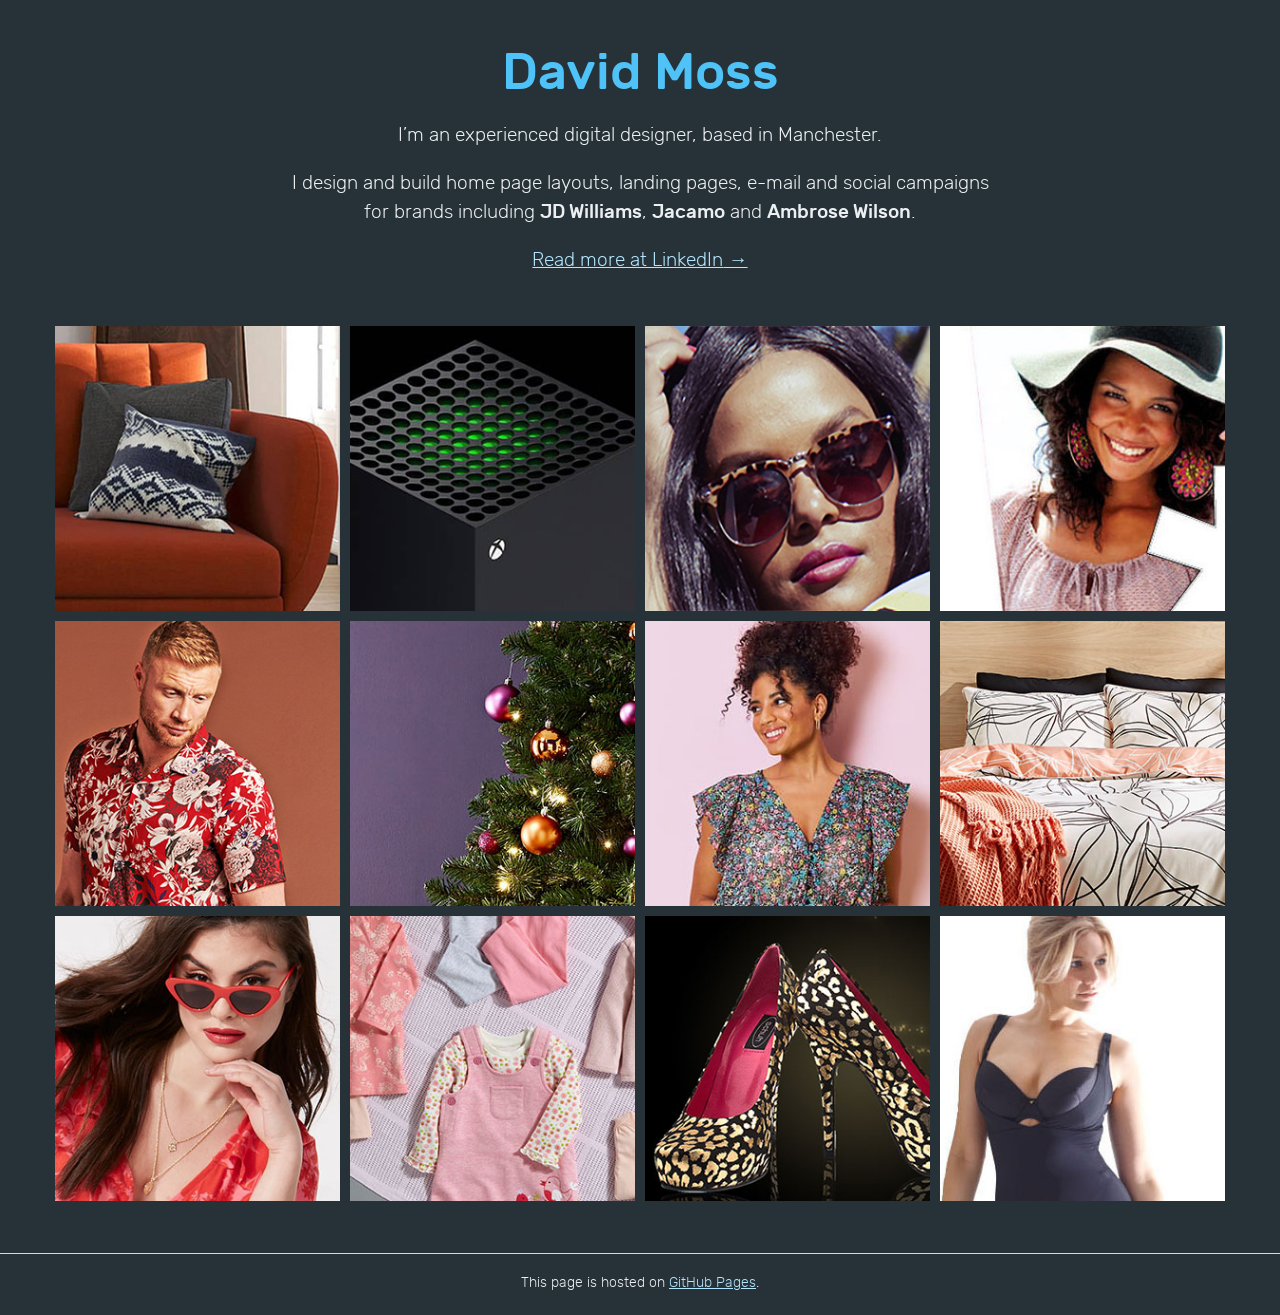
==== commit 546c8955: "Change file paths to relative" ====
--- a/index.html
+++ b/index.html
@@ -1,85 +1,86 @@
-<!doctype html>
-<html class="no-js" lang="en-gb">
-
-<head>
-    <meta charset="utf-8">
-    <title>David Moss &ndash; Digital Designer</title>
-    <meta name="description" content="Web designer and developer, based in Manchester.">
-    <meta name="viewport" content="width=device-width, initial-scale=1">
-
-    <link rel="shortcut icon" href="favicon.ico">
-
-    <link href="css/style.css" rel="stylesheet">
-
-    <meta name="theme-color" content="#263238">
-</head>
-
-<body>
-
-    <div class="wrap">
-        <header class="site-header">
-            <h1 class="site-heading">David Moss</h1>
-
-            <section class="site-intro">
-                <p>I&rsquo;m an experienced digital designer, based in Manchester.</p>
-                <p>I design and build home page layouts, landing pages, e-mail and social campaigns for brands including <strong>JD&nbsp;Williams</strong>, <strong>Jacamo</strong>  and <strong>Ambrose Wilson</strong>.</p>
-                <p><a href="https://www.linkedin.com/in/dpmoss/" class="link-cta">Read more at LinkedIn</a></p>
-            </section>
-        </header>
-
-        <main class="work">
-            <ul class="gallery">
-               
-               <li class="gallery-item"><a href="images/full/he_20_m.jpg" class="venobox" title="Home page (mobile) - Home Essentials" data-gall="gallery1"><img src="images/thumb/he_20.jpg" alt="Home page (mobile) - Home Essentials" loading="lazy"></a></li>
-               
-                <li class="gallery-item hidden"><a href="images/full/he_20.jpg" class="venobox" title="Home page (desktop) - Home Essentials" data-gall="gallery1"><img src="images/thumb/he_20.jpg" alt="Home page (desktop) - Home Essentials" loading="lazy"></a></li>
-
-                <li class="gallery-item"><a href="images/full/xbox_m.jpg" class="venobox" title="Xbox landing page (mobile) - Home Essentials" data-gall="gallery1"><img src="images/thumb/xbox.jpg" alt="Xbox landing page (mobile) - Home Essentials" loading="lazy"></a></li>
-
-                <li class="gallery-item hidden"><a href="images/full/xbox.jpg" class="venobox" title="Xbox landing page (desktop) - Home Essentials" data-gall="gallery1"><img src="images/thumb/xbox.jpg" alt="Xbox landing page (desktop) - Home Essentials" loading="lazy"></a></li>
-
-                <li class="gallery-item"><a href="images/full/carousel.jpg" class="venobox" title="Facebook carousel banners - Simply Be" data-gall="gallery1"><img src="images/thumb/carousel.jpg" alt="Facebook carousel banners - Simply Be" loading="lazy"></a></li>
-
-                <li class="gallery-item"><a href="images/full/fw_home.jpg" class="venobox" title="Home page - Fashion World" data-gall="gallery1"><img src="images/thumb/fw_home.jpg" alt="Home page - Fashion World" loading="lazy"></a></li>
-                
-                <li class="gallery-item"><a href="images/full/email_freddie.jpg" class="venobox" title="Flintoff e-mail (mobile only) - Jacamo" data-gall="gallery1"><img src="images/thumb/email_freddie.jpg" alt="Flintoff e-mail (mobile only) - Jacamo" loading="lazy"></a></li>
-                
-                <li class="gallery-item"><a href="images/full/he_xmas.jpg" class="venobox" title="Christmas home page (desktop) - Home Essentials" data-gall="gallery1"><img src="images/thumb/he_xmas.jpg" alt="Christmas home page (desktop) - Home Essentials" loading="lazy"></a></li>
-                
-                <li class="gallery-item"><a href="images/full/email_fw_sale.jpg" class="venobox" title="Sale e-mail (mobile only) - Fashion World" data-gall="gallery1"><img src="images/thumb/email_fw_sale.jpg" alt="Sale e-mail (mobile only) - Fashion World" loading="lazy"></a></li>
-                
-                <li class="gallery-item"><a href="images/full/trends_m.jpg" class="venobox" title="Home Trends landing page (mobile) - Home Essentials" data-gall="gallery1"><img src="images/thumb/trends.jpg" alt="Home Trends landing page (mobile) - Home Essentials" loading="lazy"></a></li>
-
-                <li class="gallery-item hidden"><a href="images/full/trends_d.jpg" class="venobox" title="Home Trends landing page (desktop) - Home Essentials" data-gall="gallery1"><img src="images/thumb/trends.jpg" alt="Home Trends landing page (desktop) - Home Essentials" loading="lazy"></a></li>
-                
-                <li class="gallery-item"><a href="images/full/email_holiday_home.jpg" class="venobox" title="Holiday From Home e-mail (mobile only) - Simply Be Ireland" data-gall="gallery1"><img src="images/thumb/email_holiday_home.jpg" alt="Holiday From Home e-mail (mobile only) - Simply Be Ireland" loading="lazy"></a></li>
-                
-                <li class="gallery-item"><a href="images/full/tkd_baby_m.jpg" class="venobox" title="Hello world landing page (mobile) - Kids Division" data-gall="gallery1"><img src="images/thumb/tkd_baby.jpg" alt="Hello world landing page (mobile) - Kids Division" loading="lazy"></a></li>
-
-                <li class="gallery-item hidden"><a href="images/full/tkd_baby.jpg" class="venobox" title="Hello world landing page (desktop) - Kids Division" data-gall="gallery1"><img src="images/thumb/tkd_baby.jpg" alt="Hello world landing page (desktop) - Kids Division" loading="lazy"></a></li>
-                
-                <li class="gallery-item"><a href="images/full/vld_1.jpg" class="venobox" title="Home page (1/3) - Viva La Diva shoes" data-gall="gallery1"><img src="images/thumb/vld.jpg" alt="Home page - Viva La Diva shoes" loading="lazy"></a></li>
-
-                <li class="gallery-item hidden"><a href="images/full/vld_2.jpg" class="venobox" title="Home page (2/3) - Viva La Diva shoes" data-gall="gallery1"><img src="images/thumb/vld.jpg" alt="Home page - Viva La Diva shoes" loading="lazy"></a></li>
-                
-                <li class="gallery-item hidden"><a href="images/full/vld_3.jpg" class="venobox" title="Home page (3/3) - Viva La Diva shoes" data-gall="gallery1"><img src="images/thumb/vld.jpg" alt="Home page - Viva La Diva shoes" loading="lazy"></a></li>
-                
-                <li class="gallery-item"><a href="images/full/yours_new.jpg" class="venobox" title="Home page - Simply Yours" data-gall="gallery1"><img src="images/thumb/yours_new.jpg" alt="Home page - Simply Yours" loading="lazy"></a></li>
-                
-            </ul>
-        </main>
-
-
-    </div>
-
-    <footer class="site-footer">
-        <p>This page is hosted on <a href="https://github.com/dpmoss/dpmoss.github.io" title="GitHub">GitHub Pages</a>.</p>
-    </footer>
-
-    <!-- Scripts -->
-    <script src="/js/venobox.min.js"></script>
-    <script src="/js/app.js"></script>
-
-</body>
-
-</html>+<!doctype html>
+<html class="no-js" lang="en-gb">
+
+<head>
+    <meta charset="utf-8">
+    <title>David Moss &ndash; Digital Designer</title>
+    <meta name="description" content="Web designer and developer, based in Manchester.">
+    <meta name="viewport" content="width=device-width, initial-scale=1">
+
+    <link rel="icon" href="favicon.ico" sizes="any">
+    <link rel="apple-touch-icon" href="icon.png">
+
+    <link href="css/style.css" rel="stylesheet">
+
+    <meta name="theme-color" content="#263238">
+</head>
+
+<body>
+
+    <div class="wrap">
+        <header class="site-header">
+            <h1 class="site-heading">David Moss</h1>
+
+            <section class="site-intro">
+                <p>I&rsquo;m an experienced digital designer, based in Manchester.</p>
+                <p>I design and build home page layouts, landing pages, e-mail and social campaigns for brands including <strong>JD&nbsp;Williams</strong>, <strong>Jacamo</strong>  and <strong>Ambrose Wilson</strong>.</p>
+                <p><a href="https://www.linkedin.com/in/dpmoss/" class="link-cta">Read more at LinkedIn</a></p>
+            </section>
+        </header>
+
+        <main class="work">
+            <ul class="gallery">
+
+               <li class="gallery-item"><a href="images/full/he_20_m.jpg" class="venobox" title="Home page (mobile) - Home Essentials" data-gall="gallery1"><img src="images/thumb/he_20.jpg" alt="Home page (mobile) - Home Essentials" loading="lazy"></a></li>
+
+                <li class="gallery-item hidden"><a href="images/full/he_20.jpg" class="venobox" title="Home page (desktop) - Home Essentials" data-gall="gallery1"><img src="images/thumb/he_20.jpg" alt="Home page (desktop) - Home Essentials" loading="lazy"></a></li>
+
+                <li class="gallery-item"><a href="images/full/xbox_m.jpg" class="venobox" title="Xbox landing page (mobile) - Home Essentials" data-gall="gallery1"><img src="images/thumb/xbox.jpg" alt="Xbox landing page (mobile) - Home Essentials" loading="lazy"></a></li>
+
+                <li class="gallery-item hidden"><a href="images/full/xbox.jpg" class="venobox" title="Xbox landing page (desktop) - Home Essentials" data-gall="gallery1"><img src="images/thumb/xbox.jpg" alt="Xbox landing page (desktop) - Home Essentials" loading="lazy"></a></li>
+
+                <li class="gallery-item"><a href="images/full/carousel.jpg" class="venobox" title="Facebook carousel banners - Simply Be" data-gall="gallery1"><img src="images/thumb/carousel.jpg" alt="Facebook carousel banners - Simply Be" loading="lazy"></a></li>
+
+                <li class="gallery-item"><a href="images/full/fw_home.jpg" class="venobox" title="Home page - Fashion World" data-gall="gallery1"><img src="images/thumb/fw_home.jpg" alt="Home page - Fashion World" loading="lazy"></a></li>
+
+                <li class="gallery-item"><a href="images/full/email_freddie.jpg" class="venobox" title="Flintoff e-mail (mobile only) - Jacamo" data-gall="gallery1"><img src="images/thumb/email_freddie.jpg" alt="Flintoff e-mail (mobile only) - Jacamo" loading="lazy"></a></li>
+
+                <li class="gallery-item"><a href="images/full/he_xmas.jpg" class="venobox" title="Christmas home page (desktop) - Home Essentials" data-gall="gallery1"><img src="images/thumb/he_xmas.jpg" alt="Christmas home page (desktop) - Home Essentials" loading="lazy"></a></li>
+
+                <li class="gallery-item"><a href="images/full/email_fw_sale.jpg" class="venobox" title="Sale e-mail (mobile only) - Fashion World" data-gall="gallery1"><img src="images/thumb/email_fw_sale.jpg" alt="Sale e-mail (mobile only) - Fashion World" loading="lazy"></a></li>
+
+                <li class="gallery-item"><a href="images/full/trends_m.jpg" class="venobox" title="Home Trends landing page (mobile) - Home Essentials" data-gall="gallery1"><img src="images/thumb/trends.jpg" alt="Home Trends landing page (mobile) - Home Essentials" loading="lazy"></a></li>
+
+                <li class="gallery-item hidden"><a href="images/full/trends_d.jpg" class="venobox" title="Home Trends landing page (desktop) - Home Essentials" data-gall="gallery1"><img src="images/thumb/trends.jpg" alt="Home Trends landing page (desktop) - Home Essentials" loading="lazy"></a></li>
+
+                <li class="gallery-item"><a href="images/full/email_holiday_home.jpg" class="venobox" title="Holiday From Home e-mail (mobile only) - Simply Be Ireland" data-gall="gallery1"><img src="images/thumb/email_holiday_home.jpg" alt="Holiday From Home e-mail (mobile only) - Simply Be Ireland" loading="lazy"></a></li>
+
+                <li class="gallery-item"><a href="images/full/tkd_baby_m.jpg" class="venobox" title="Hello world landing page (mobile) - Kids Division" data-gall="gallery1"><img src="images/thumb/tkd_baby.jpg" alt="Hello world landing page (mobile) - Kids Division" loading="lazy"></a></li>
+
+                <li class="gallery-item hidden"><a href="images/full/tkd_baby.jpg" class="venobox" title="Hello world landing page (desktop) - Kids Division" data-gall="gallery1"><img src="images/thumb/tkd_baby.jpg" alt="Hello world landing page (desktop) - Kids Division" loading="lazy"></a></li>
+
+                <li class="gallery-item"><a href="images/full/vld_1.jpg" class="venobox" title="Home page (1/3) - Viva La Diva shoes" data-gall="gallery1"><img src="images/thumb/vld.jpg" alt="Home page - Viva La Diva shoes" loading="lazy"></a></li>
+
+                <li class="gallery-item hidden"><a href="images/full/vld_2.jpg" class="venobox" title="Home page (2/3) - Viva La Diva shoes" data-gall="gallery1"><img src="images/thumb/vld.jpg" alt="Home page - Viva La Diva shoes" loading="lazy"></a></li>
+
+                <li class="gallery-item hidden"><a href="images/full/vld_3.jpg" class="venobox" title="Home page (3/3) - Viva La Diva shoes" data-gall="gallery1"><img src="images/thumb/vld.jpg" alt="Home page - Viva La Diva shoes" loading="lazy"></a></li>
+
+                <li class="gallery-item"><a href="images/full/yours_new.jpg" class="venobox" title="Home page - Simply Yours" data-gall="gallery1"><img src="images/thumb/yours_new.jpg" alt="Home page - Simply Yours" loading="lazy"></a></li>
+
+            </ul>
+        </main>
+
+
+    </div>
+
+    <footer class="site-footer">
+        <p>This page is hosted on <a href="https://github.com/dpmoss/dpmoss.github.io" title="GitHub">GitHub Pages</a>.</p>
+    </footer>
+
+    <!-- Scripts -->
+    <script src="js/venobox.min.js"></script>
+    <script src="js/app.js"></script>
+
+</body>
+
+</html>
--- a/css/style.css
+++ b/css/style.css
@@ -1 +1 @@
-@font-face{font-family:"Rubik";src:url("../fonts/rubik-light.woff2") format("woff2"),url("../fonts/rubik-italic.woff") format("woff");font-weight:300;font-style:normal}@font-face{font-family:"Rubik";src:url("../fonts/rubik-lightitalic.woff2") format("woff2"),url("../fonts/rubik-lightitalic.woff") format("woff");font-weight:300;font-style:italic}@font-face{font-family:"Rubik";src:url("../fonts/rubik.woff2") format("woff2"),url("../fonts/rubik.woff") format("woff");font-weight:400;font-style:normal}@font-face{font-family:"Rubik";src:url("../fonts/rubik-medium.woff2") format("woff2"),url("../fonts/rubik-medium.woff") format("woff");font-weight:600;font-style:normal}/*! normalize.css v8.0.1 | MIT License | github.com/necolas/normalize.css */html{line-height:1.15;-webkit-text-size-adjust:100%}body{margin:0}main{display:block}h1{font-size:2em;margin:.67em 0}hr{box-sizing:content-box;height:0;overflow:visible}pre{font-family:monospace,monospace;font-size:1em}a{background-color:transparent}abbr[title]{border-bottom:none;text-decoration:underline;-webkit-text-decoration:underline dotted;text-decoration:underline dotted}b,strong{font-weight:bolder}code,kbd,samp{font-family:monospace,monospace;font-size:1em}small{font-size:80%}sub,sup{font-size:75%;line-height:0;position:relative;vertical-align:baseline}sub{bottom:-0.25em}sup{top:-0.5em}img{border-style:none}button,input,optgroup,select,textarea{font-family:inherit;font-size:100%;line-height:1.15;margin:0}button,input{overflow:visible}button,select{text-transform:none}button,[type=button],[type=reset],[type=submit]{-webkit-appearance:button}button::-moz-focus-inner,[type=button]::-moz-focus-inner,[type=reset]::-moz-focus-inner,[type=submit]::-moz-focus-inner{border-style:none;padding:0}button:-moz-focusring,[type=button]:-moz-focusring,[type=reset]:-moz-focusring,[type=submit]:-moz-focusring{outline:1px dotted ButtonText}fieldset{padding:.35em .75em .625em}legend{box-sizing:border-box;color:inherit;display:table;max-width:100%;padding:0;white-space:normal}progress{vertical-align:baseline}textarea{overflow:auto}[type=checkbox],[type=radio]{box-sizing:border-box;padding:0}[type=number]::-webkit-inner-spin-button,[type=number]::-webkit-outer-spin-button{height:auto}[type=search]{-webkit-appearance:textfield;outline-offset:-2px}[type=search]::-webkit-search-decoration{-webkit-appearance:none}::-webkit-file-upload-button{-webkit-appearance:button;font:inherit}details{display:block}summary{display:list-item}template{display:none}[hidden]{display:none}.hidden,[hidden]{display:none !important}.sr-only{border:0;clip:rect(0, 0, 0, 0);height:1px;margin:-1px;overflow:hidden;padding:0;position:absolute;white-space:nowrap;width:1px}.sr-only.focusable:active,.sr-only.focusable:focus{clip:auto;height:auto;margin:0;overflow:visible;position:static;white-space:inherit;width:auto}.invisible{visibility:hidden}html,body{height:100%}html{font-size:100%}body{font-family:"Rubik",sans-serif;background:#263238;color:#eceff1;font-weight:300;line-height:1.5}h1,h2,h3{color:#4fc3f7;font-weight:600;margin:2.75rem 0 1.05rem;line-height:1.15}h1{font-size:3.157em}h2{font-size:2.369em}h3{font-size:1.777em}p{font-size:1.2em;margin-bottom:1.15rem}small{font-size:.889em}b,strong{font-weight:600}a,a:visited{color:#b3e5fc;text-decoration:underline}a:hover,a:active{color:#4fc3f7}img{max-width:100%;height:auto}.wrap{margin:0 auto;padding:0;width:100%;max-width:1200px;flex:1 0 auto}.site-header{max-width:70ch;text-align:center;margin:0 auto;padding:0 .75rem}.work{margin:3.157em .5em;padding:0}.gallery{box-sizing:border-box;margin:0;padding:0;list-style:none;display:flex;flex-flow:row wrap;justify-content:space-between;display:grid;justify-content:center;grid-gap:5px;grid-template-columns:repeat(2, 1fr)}.gallery img{display:block}.gallery-item{margin:0 0 10px 0;padding:0;flex:auto;max-width:300px}.gallery-item img{width:100%}@media(min-width: 750px){.gallery{grid-template-columns:repeat(3, 1fr)}}@media(min-width: 900px){.gallery{grid-template-columns:repeat(4, 1fr)}.gallery-item{max-width:24%}}@supports(display: grid){.gallery-item{margin:0;max-width:none;border:1px solid #263238}.gallery-item:hover{border:1px solid #eceff1;transition:border .5s}}.link-cta:after{content:" →"}.link-cta:hover{transition:all .5s}.site-footer{text-align:center;margin:0;padding:.25rem;border-top:1px solid #b3e5fc}.site-footer p{font-size:.889em}.site-footer .social-icon{margin:0 .5rem;padding:.5rem}.site-footer .social-icon:hover{background-color:#eceff1;transition:all .5s}.vbox-overlay{--vbox-tools-color:#fff;--vbox-title-background:#101010;--vbox-title-width:"auto";--vbox-title-radius:0;--vbox-share-background:#101010;--vbox-share-width:"auto";--vbox-share-radius:0;--vbox-padding:0;--vbox-max-width:100%}.vbox-overlay *,.vbox-overlay :after,.vbox-overlay :before{-webkit-backface-visibility:hidden;box-sizing:border-box}.vbox-overlay *{backface-visibility:visible}.vbox-overlay{display:flex;flex-direction:column;justify-content:center;align-items:center;position:fixed;left:0;top:0;bottom:0;right:0;z-index:999999}.vbox-share,.vbox-title{line-height:1;position:fixed;z-index:98;text-align:center;margin:0 auto;color:var(--vbox-tools-color)}.vbox-title{font-size:12px;background-color:var(--vbox-title-background);width:var(--vbox-title-width);border-radius:var(--vbox-title-radius);padding:12px 54px;white-space:nowrap;overflow:hidden;text-overflow:ellipsis;display:block}.vbox-share{font-size:24px;padding:0 .35em;background-color:var(--vbox-share-background);width:var(--vbox-share-width);border-radius:var(--vbox-share-radius)}.vbox-link-btn,button.vbox-link-btn,button.vbox-link-btn:active,button.vbox-link-btn:focus,button.vbox-link-btn:hover{border:none !important;background:0 0 !important;box-shadow:none !important;color:inherit !important;padding:6px 12px;outline:0;display:inline-block;cursor:pointer}.vbox-share a{color:inherit !important;padding:6px 12px;display:inline-block}.vbox-share svg{z-index:10;vertical-align:middle}.vbox-close{cursor:pointer;position:fixed;top:0;right:0;z-index:99;padding:6px 15px;color:#000;color:var(--vbox-tools-color);border:0;font-size:24px;display:flex;align-items:center;opacity:.8;transition:opacity .2s}.vbox-close:hover{opacity:1}.vbox-left-corner{cursor:pointer;position:fixed;left:0;top:0;overflow:hidden;line-height:1;font-size:12px;z-index:99;display:flex;align-items:center;color:var(--vbox-tools-color)}.vbox-num{display:inline-block;padding:12px 15px}.vbox-left{left:0}.vbox-right{right:0}.vbox-top{top:0}.vbox-bottom{bottom:0}.vbox-next,.vbox-prev{position:fixed;top:50%;margin-top:-15px;overflow:hidden;cursor:pointer;display:block;width:45px;height:45px;z-index:99;opacity:.8;transition:opacity .2s}.vbox-next:hover,.vbox-prev:hover{opacity:1}.vbox-next span,.vbox-prev span{position:relative;width:20px;height:20px;border:2px solid rgba(0,0,0,0);border-top-color:var(--vbox-tools-color);border-right-color:var(--vbox-tools-color);text-indent:-100px;position:absolute;top:8px;display:block}.vbox-prev{left:15px}.vbox-next{right:15px}.vbox-prev span{left:10px;transform:rotate(-135deg)}.vbox-next span{transform:rotate(45deg);right:10px}.vbox-open{overflow:hidden}.vbox-container{position:absolute;left:0;right:0;top:0;bottom:0;overflow-x:hidden;overflow-y:scroll;overflow-scrolling:touch;-webkit-overflow-scrolling:touch;z-index:20;max-height:100%;padding:30px 0}.vbox-content{opacity:0;text-align:center;width:100%;position:relative;overflow:hidden;padding:0 4%;display:flex;align-items:center;justify-content:center;min-height:100%}.vbox-container img{max-width:100%;height:auto}.vbox-child{box-shadow:0 0 12px rgba(0,0,0,.19),0 6px 6px rgba(0,0,0,.23);max-width:var(--vbox-max-width);text-align:initial;padding:var(--vbox-padding)}.vbox-child img{-webkit-user-select:none;-moz-user-select:none;-o-user-select:none;user-select:none;display:block}.vbox-fit .vbox-child img,.vbox-fit .vbox-child.venoratio{max-height:calc(100vh - 60px)}.vbox-inline,.venoratio{position:relative;width:100%;margin:0 auto}.venoratio::before{display:block;padding-top:var(--vb-aspect-ratio);content:""}.venoratio>*{position:absolute;top:0;left:0;width:100%;height:100%;padding:var(--vbox-padding)}.venoratio-1x1{--vb-aspect-ratio:100%;max-width:min(var(--vbox-max-width),100vh - 60px)}.venoratio-4x3.vbox-child.venoratio{--vb-aspect-ratio:calc(3 / 4 * 100%);max-width:min(var(--vbox-max-width),(100vh - 60px)*4/3)}.venoratio-16x9.vbox-child.venoratio{--vb-aspect-ratio:calc(9 / 16 * 100%);max-width:min(var(--vbox-max-width),(100vh - 60px)*16/9)}.venoratio-21x9.vbox-child.venoratio{--vb-aspect-ratio:calc(9 / 21 * 100%);max-width:min(var(--vbox-max-width),(100vh - 60px)*21/9)}.venoratio-full{--vb-aspect-ratio:calc(100vh - 60px)}.vbox-grab .vbox-child img{cursor:grab}.vbox-child>iframe{border:none !important}.vbox-content.swipe-left{margin-left:-200px !important}.vbox-content.swipe-right{margin-left:200px !important}.vbox-preloader{transform:translateZ(0)}.vbox-preloader .vbox-preloader-inner{opacity:1;transition:opacity .2s}.vbox-hidden{display:none}.vbox-preloader.vbox-hidden .vbox-preloader-inner{opacity:0}.vbox-backdrop{position:absolute;left:0;top:0;width:100%;height:100%;transform:translateZ(-1px);z-index:0}.vbox-tooltip{position:relative;display:inline-block}.vbox-tooltip .vbox-tooltip-text{visibility:hidden;color:#fff;text-align:center;padding:0;position:absolute;z-index:1;bottom:100%;left:0;opacity:0;transition:opacity .3s;margin-bottom:2px;font-family:sans-serif}.vbox-top .vbox-tooltip .vbox-tooltip-text{bottom:auto;top:100%;margin-bottom:0;margin-top:2px}.vbox-tooltip-inner{padding:5px 10px;background-color:rgba(0,0,0,.9);border-radius:6px;font-size:10px}.vbox-tooltip:hover .vbox-tooltip-text{visibility:visible;opacity:1}.vbox-overlay{--sk-size:40px;--sk-color:#333}.sk-center{margin:auto}.sk-plane{width:var(--sk-size);height:var(--sk-size);background-color:var(--sk-color);animation:sk-plane 1.2s infinite ease-in-out}@keyframes sk-plane{0%{transform:perspective(120px) rotateX(0) rotateY(0)}50%{transform:perspective(120px) rotateX(-180.1deg) rotateY(0)}100%{transform:perspective(120px) rotateX(-180deg) rotateY(-179.9deg)}}.sk-chase{width:var(--sk-size);height:var(--sk-size);position:relative;animation:sk-chase 2.5s infinite linear both}.sk-chase-dot{width:100%;height:100%;position:absolute;left:0;top:0;animation:sk-chase-dot 2s infinite ease-in-out both}.sk-chase-dot:before{content:"";display:block;width:25%;height:25%;background-color:var(--sk-color);border-radius:100%;animation:sk-chase-dot-before 2s infinite ease-in-out both}.sk-chase-dot:nth-child(1){animation-delay:-1.1s}.sk-chase-dot:nth-child(2){animation-delay:-1s}.sk-chase-dot:nth-child(3){animation-delay:-0.9s}.sk-chase-dot:nth-child(4){animation-delay:-0.8s}.sk-chase-dot:nth-child(5){animation-delay:-0.7s}.sk-chase-dot:nth-child(6){animation-delay:-0.6s}.sk-chase-dot:nth-child(1):before{animation-delay:-1.1s}.sk-chase-dot:nth-child(2):before{animation-delay:-1s}.sk-chase-dot:nth-child(3):before{animation-delay:-0.9s}.sk-chase-dot:nth-child(4):before{animation-delay:-0.8s}.sk-chase-dot:nth-child(5):before{animation-delay:-0.7s}.sk-chase-dot:nth-child(6):before{animation-delay:-0.6s}@keyframes sk-chase{100%{transform:rotate(360deg)}}@keyframes sk-chase-dot{100%,80%{transform:rotate(360deg)}}@keyframes sk-chase-dot-before{50%{transform:scale(0.4)}0%,100%{transform:scale(1)}}.sk-bounce{width:var(--sk-size);height:var(--sk-size);position:relative}.sk-bounce-dot{width:100%;height:100%;border-radius:50%;background-color:var(--sk-color);opacity:.6;position:absolute;top:0;left:0;animation:sk-bounce 2s infinite cubic-bezier(0.455, 0.03, 0.515, 0.955)}.sk-bounce-dot:nth-child(2){animation-delay:-1s}@keyframes sk-bounce{0%,100%{transform:scale(0)}45%,55%{transform:scale(1)}}.sk-wave{width:var(--sk-size);height:var(--sk-size);display:flex;justify-content:space-between}.sk-wave-rect{background-color:var(--sk-color);height:100%;width:15%;animation:sk-wave 1.2s infinite ease-in-out}.sk-wave-rect:nth-child(1){animation-delay:-1.2s}.sk-wave-rect:nth-child(2){animation-delay:-1.1s}.sk-wave-rect:nth-child(3){animation-delay:-1s}.sk-wave-rect:nth-child(4){animation-delay:-0.9s}.sk-wave-rect:nth-child(5){animation-delay:-0.8s}@keyframes sk-wave{0%,100%,40%{transform:scaleY(0.4)}20%{transform:scaleY(1)}}.sk-pulse{width:var(--sk-size);height:var(--sk-size);background-color:var(--sk-color);border-radius:100%;animation:sk-pulse 1.2s infinite cubic-bezier(0.455, 0.03, 0.515, 0.955)}@keyframes sk-pulse{0%{transform:scale(0)}100%{transform:scale(1);opacity:0}}.sk-flow{width:calc(var(--sk-size)*1.3);height:calc(var(--sk-size)*1.3);display:flex;justify-content:space-between}.sk-flow-dot{width:25%;height:25%;background-color:var(--sk-color);border-radius:50%;animation:sk-flow 1.4s cubic-bezier(0.455, 0.03, 0.515, 0.955) 0s infinite both}.sk-flow-dot:nth-child(1){animation-delay:-0.3s}.sk-flow-dot:nth-child(2){animation-delay:-0.15s}@keyframes sk-flow{0%,100%,80%{transform:scale(0.3)}40%{transform:scale(1)}}.sk-swing{width:var(--sk-size);height:var(--sk-size);position:relative;animation:sk-swing 1.8s infinite linear}.sk-swing-dot{width:45%;height:45%;position:absolute;top:0;left:0;right:0;margin:auto;background-color:var(--sk-color);border-radius:100%;animation:sk-swing-dot 2s infinite ease-in-out}.sk-swing-dot:nth-child(2){top:auto;bottom:0;animation-delay:-1s}@keyframes sk-swing{100%{transform:rotate(360deg)}}@keyframes sk-swing-dot{0%,100%{transform:scale(0.2)}50%{transform:scale(1)}}.sk-circle{width:var(--sk-size);height:var(--sk-size);position:relative}.sk-circle-dot{width:100%;height:100%;position:absolute;left:0;top:0}.sk-circle-dot:before{content:"";display:block;width:15%;height:15%;background-color:var(--sk-color);border-radius:100%;animation:sk-circle 1.2s infinite ease-in-out both}.sk-circle-dot:nth-child(1){transform:rotate(30deg)}.sk-circle-dot:nth-child(2){transform:rotate(60deg)}.sk-circle-dot:nth-child(3){transform:rotate(90deg)}.sk-circle-dot:nth-child(4){transform:rotate(120deg)}.sk-circle-dot:nth-child(5){transform:rotate(150deg)}.sk-circle-dot:nth-child(6){transform:rotate(180deg)}.sk-circle-dot:nth-child(7){transform:rotate(210deg)}.sk-circle-dot:nth-child(8){transform:rotate(240deg)}.sk-circle-dot:nth-child(9){transform:rotate(270deg)}.sk-circle-dot:nth-child(10){transform:rotate(300deg)}.sk-circle-dot:nth-child(11){transform:rotate(330deg)}.sk-circle-dot:nth-child(1):before{animation-delay:-1.1s}.sk-circle-dot:nth-child(2):before{animation-delay:-1s}.sk-circle-dot:nth-child(3):before{animation-delay:-0.9s}.sk-circle-dot:nth-child(4):before{animation-delay:-0.8s}.sk-circle-dot:nth-child(5):before{animation-delay:-0.7s}.sk-circle-dot:nth-child(6):before{animation-delay:-0.6s}.sk-circle-dot:nth-child(7):before{animation-delay:-0.5s}.sk-circle-dot:nth-child(8):before{animation-delay:-0.4s}.sk-circle-dot:nth-child(9):before{animation-delay:-0.3s}.sk-circle-dot:nth-child(10):before{animation-delay:-0.2s}.sk-circle-dot:nth-child(11):before{animation-delay:-0.1s}@keyframes sk-circle{0%,100%,80%{transform:scale(0)}40%{transform:scale(1)}}.sk-circle-fade{width:var(--sk-size);height:var(--sk-size);position:relative}.sk-circle-fade-dot{width:100%;height:100%;position:absolute;left:0;top:0}.sk-circle-fade-dot:before{content:"";display:block;width:15%;height:15%;background-color:var(--sk-color);border-radius:100%;animation:sk-circle-fade 1.2s infinite ease-in-out both}.sk-circle-fade-dot:nth-child(1){transform:rotate(30deg)}.sk-circle-fade-dot:nth-child(2){transform:rotate(60deg)}.sk-circle-fade-dot:nth-child(3){transform:rotate(90deg)}.sk-circle-fade-dot:nth-child(4){transform:rotate(120deg)}.sk-circle-fade-dot:nth-child(5){transform:rotate(150deg)}.sk-circle-fade-dot:nth-child(6){transform:rotate(180deg)}.sk-circle-fade-dot:nth-child(7){transform:rotate(210deg)}.sk-circle-fade-dot:nth-child(8){transform:rotate(240deg)}.sk-circle-fade-dot:nth-child(9){transform:rotate(270deg)}.sk-circle-fade-dot:nth-child(10){transform:rotate(300deg)}.sk-circle-fade-dot:nth-child(11){transform:rotate(330deg)}.sk-circle-fade-dot:nth-child(1):before{animation-delay:-1.1s}.sk-circle-fade-dot:nth-child(2):before{animation-delay:-1s}.sk-circle-fade-dot:nth-child(3):before{animation-delay:-0.9s}.sk-circle-fade-dot:nth-child(4):before{animation-delay:-0.8s}.sk-circle-fade-dot:nth-child(5):before{animation-delay:-0.7s}.sk-circle-fade-dot:nth-child(6):before{animation-delay:-0.6s}.sk-circle-fade-dot:nth-child(7):before{animation-delay:-0.5s}.sk-circle-fade-dot:nth-child(8):before{animation-delay:-0.4s}.sk-circle-fade-dot:nth-child(9):before{animation-delay:-0.3s}.sk-circle-fade-dot:nth-child(10):before{animation-delay:-0.2s}.sk-circle-fade-dot:nth-child(11):before{animation-delay:-0.1s}@keyframes sk-circle-fade{0%,100%,39%{opacity:0;transform:scale(0.6)}40%{opacity:1;transform:scale(1)}}.sk-grid{width:var(--sk-size);height:var(--sk-size)}.sk-grid-cube{width:33.33%;height:33.33%;background-color:var(--sk-color);float:left;animation:sk-grid 1.3s infinite ease-in-out}.sk-grid-cube:nth-child(1){animation-delay:.2s}.sk-grid-cube:nth-child(2){animation-delay:.3s}.sk-grid-cube:nth-child(3){animation-delay:.4s}.sk-grid-cube:nth-child(4){animation-delay:.1s}.sk-grid-cube:nth-child(5){animation-delay:.2s}.sk-grid-cube:nth-child(6){animation-delay:.3s}.sk-grid-cube:nth-child(7){animation-delay:0s}.sk-grid-cube:nth-child(8){animation-delay:.1s}.sk-grid-cube:nth-child(9){animation-delay:.2s}@keyframes sk-grid{0%,100%,70%{transform:scale3D(1, 1, 1)}35%{transform:scale3D(0, 0, 1)}}.sk-fold{width:var(--sk-size);height:var(--sk-size);position:relative;transform:rotateZ(45deg)}.sk-fold-cube{float:left;width:50%;height:50%;position:relative;transform:scale(1.1)}.sk-fold-cube:before{content:"";position:absolute;top:0;left:0;width:100%;height:100%;background-color:var(--sk-color);animation:sk-fold 2.4s infinite linear both;transform-origin:100% 100%}.sk-fold-cube:nth-child(2){transform:scale(1.1) rotateZ(90deg)}.sk-fold-cube:nth-child(4){transform:scale(1.1) rotateZ(180deg)}.sk-fold-cube:nth-child(3){transform:scale(1.1) rotateZ(270deg)}.sk-fold-cube:nth-child(2):before{animation-delay:.3s}.sk-fold-cube:nth-child(4):before{animation-delay:.6s}.sk-fold-cube:nth-child(3):before{animation-delay:.9s}@keyframes sk-fold{0%,10%{transform:perspective(140px) rotateX(-180deg);opacity:0}25%,75%{transform:perspective(140px) rotateX(0);opacity:1}100%,90%{transform:perspective(140px) rotateY(180deg);opacity:0}}.sk-wander{width:var(--sk-size);height:var(--sk-size);position:relative}.sk-wander-cube{background-color:var(--sk-color);width:20%;height:20%;position:absolute;top:0;left:0;--sk-wander-distance:calc(var(--sk-size) * 0.75);animation:sk-wander 2s ease-in-out -2s infinite both}.sk-wander-cube:nth-child(2){animation-delay:-0.5s}.sk-wander-cube:nth-child(3){animation-delay:-1s}@keyframes sk-wander{0%{transform:rotate(0)}25%{transform:translateX(var(--sk-wander-distance)) rotate(-90deg) scale(0.6)}50%{transform:translateX(var(--sk-wander-distance)) translateY(var(--sk-wander-distance)) rotate(-179deg)}50.1%{transform:translateX(var(--sk-wander-distance)) translateY(var(--sk-wander-distance)) rotate(-180deg)}75%{transform:translateX(0) translateY(var(--sk-wander-distance)) rotate(-270deg) scale(0.6)}100%{transform:rotate(-360deg)}}/*# sourceMappingURL=style.css.map */+@font-face{font-family:"Rubik";src:url("../fonts/rubik-light.woff2") format("woff2"),url("../fonts/rubik-italic.woff") format("woff");font-weight:300;font-style:normal}@font-face{font-family:"Rubik";src:url("../fonts/rubik-lightitalic.woff2") format("woff2"),url("../fonts/rubik-lightitalic.woff") format("woff");font-weight:300;font-style:italic}@font-face{font-family:"Rubik";src:url("../fonts/rubik.woff2") format("woff2"),url("../fonts/rubik.woff") format("woff");font-weight:400;font-style:normal}@font-face{font-family:"Rubik";src:url("../fonts/rubik-medium.woff2") format("woff2"),url("../fonts/rubik-medium.woff") format("woff");font-weight:600;font-style:normal}/*! normalize.css v8.0.1 | MIT License | github.com/necolas/normalize.css */html{line-height:1.15;-webkit-text-size-adjust:100%}body{margin:0}main{display:block}h1{font-size:2em;margin:.67em 0}hr{box-sizing:content-box;height:0;overflow:visible}pre{font-family:monospace,monospace;font-size:1em}a{background-color:transparent}abbr[title]{border-bottom:none;text-decoration:underline;-webkit-text-decoration:underline dotted;text-decoration:underline dotted}b,strong{font-weight:bolder}code,kbd,samp{font-family:monospace,monospace;font-size:1em}small{font-size:80%}sub,sup{font-size:75%;line-height:0;position:relative;vertical-align:baseline}sub{bottom:-0.25em}sup{top:-0.5em}img{border-style:none}button,input,optgroup,select,textarea{font-family:inherit;font-size:100%;line-height:1.15;margin:0}button,input{overflow:visible}button,select{text-transform:none}button,[type=button],[type=reset],[type=submit]{-webkit-appearance:button}button::-moz-focus-inner,[type=button]::-moz-focus-inner,[type=reset]::-moz-focus-inner,[type=submit]::-moz-focus-inner{border-style:none;padding:0}button:-moz-focusring,[type=button]:-moz-focusring,[type=reset]:-moz-focusring,[type=submit]:-moz-focusring{outline:1px dotted ButtonText}fieldset{padding:.35em .75em .625em}legend{box-sizing:border-box;color:inherit;display:table;max-width:100%;padding:0;white-space:normal}progress{vertical-align:baseline}textarea{overflow:auto}[type=checkbox],[type=radio]{box-sizing:border-box;padding:0}[type=number]::-webkit-inner-spin-button,[type=number]::-webkit-outer-spin-button{height:auto}[type=search]{-webkit-appearance:textfield;outline-offset:-2px}[type=search]::-webkit-search-decoration{-webkit-appearance:none}::-webkit-file-upload-button{-webkit-appearance:button;font:inherit}details{display:block}summary{display:list-item}template{display:none}[hidden]{display:none}.hidden,[hidden]{display:none !important}.sr-only{border:0;clip:rect(0, 0, 0, 0);height:1px;margin:-1px;overflow:hidden;padding:0;position:absolute;white-space:nowrap;width:1px}.sr-only.focusable:active,.sr-only.focusable:focus{clip:auto;height:auto;margin:0;overflow:visible;position:static;white-space:inherit;width:auto}.invisible{visibility:hidden}html,body{height:100%}html{font-size:100%}body{font-family:"Rubik",sans-serif;background:#263238;color:#eceff1;font-weight:300;line-height:1.5}h1,h2,h3{color:#4fc3f7;font-weight:600;margin:2.75rem 0 1.05rem;line-height:1.15}h1{font-size:3.157em}h2{font-size:2.369em}h3{font-size:1.777em}p{font-size:1.2em;margin-bottom:1.15rem}small{font-size:.889em}b,strong{font-weight:600}a,a:visited{color:#b3e5fc;text-decoration:underline}a:hover,a:active{color:#4fc3f7}img{max-width:100%;height:auto}.wrap{margin:0 auto;padding:0;width:100%;max-width:1200px;flex:1 0 auto}.site-header{max-width:70ch;text-align:center;margin:0 auto;padding:0 .75rem}.work{margin:3.157em .889em;padding:0}.gallery{box-sizing:border-box;margin:0;padding:0;list-style:none;display:flex;flex-flow:row wrap;justify-content:space-between;display:grid;justify-content:center;gap:.5em;grid-template-columns:repeat(2, 1fr)}.gallery img{display:block}.gallery-item{margin:0 0 .5em 0;padding:0;flex:auto;max-width:300px}.gallery-item img{width:100%}@media(min-width: 750px){.gallery{grid-template-columns:repeat(3, 1fr)}}@media(min-width: 900px){.gallery{grid-template-columns:repeat(4, 1fr)}.gallery-item{max-width:24%}}@supports(display: grid){.gallery-item{margin:0;max-width:none;border:1px solid #263238}.gallery-item:hover{border:1px solid #eceff1;transition:border .5s}}.link-cta:after{content:" →"}.link-cta:hover{transition:all .5s}.site-footer{text-align:center;margin:0;padding:.25rem;border-top:1px solid #b3e5fc}.site-footer p{font-size:.889em}.vbox-overlay{--vbox-tools-color:#fff;--vbox-title-background:#101010;--vbox-title-width:"auto";--vbox-title-radius:0;--vbox-share-background:#101010;--vbox-share-width:"auto";--vbox-share-radius:0;--vbox-padding:0;--vbox-max-width:100%}.vbox-overlay *,.vbox-overlay :after,.vbox-overlay :before{-webkit-backface-visibility:hidden;box-sizing:border-box}.vbox-overlay *{backface-visibility:visible}.vbox-overlay{display:flex;flex-direction:column;justify-content:center;align-items:center;position:fixed;left:0;top:0;bottom:0;right:0;z-index:999999}.vbox-share,.vbox-title{line-height:1;position:fixed;z-index:98;text-align:center;margin:0 auto;color:var(--vbox-tools-color)}.vbox-title{font-size:12px;background-color:var(--vbox-title-background);width:var(--vbox-title-width);border-radius:var(--vbox-title-radius);padding:12px 54px;white-space:nowrap;overflow:hidden;text-overflow:ellipsis;display:block}.vbox-share{font-size:24px;padding:0 .35em;background-color:var(--vbox-share-background);width:var(--vbox-share-width);border-radius:var(--vbox-share-radius)}.vbox-link-btn,button.vbox-link-btn,button.vbox-link-btn:active,button.vbox-link-btn:focus,button.vbox-link-btn:hover{border:none !important;background:0 0 !important;box-shadow:none !important;color:inherit !important;padding:6px 12px;outline:0;display:inline-block;cursor:pointer}.vbox-share a{color:inherit !important;padding:6px 12px;display:inline-block}.vbox-share svg{z-index:10;vertical-align:middle}.vbox-close{cursor:pointer;position:fixed;top:0;right:0;z-index:99;padding:6px 15px;color:#000;color:var(--vbox-tools-color);border:0;font-size:24px;display:flex;align-items:center;opacity:.8;transition:opacity .2s}.vbox-close:hover{opacity:1}.vbox-left-corner{cursor:pointer;position:fixed;left:0;top:0;overflow:hidden;line-height:1;font-size:12px;z-index:99;display:flex;align-items:center;color:var(--vbox-tools-color)}.vbox-num{display:inline-block;padding:12px 15px}.vbox-left{left:0}.vbox-right{right:0}.vbox-top{top:0}.vbox-bottom{bottom:0}.vbox-next,.vbox-prev{position:fixed;top:50%;margin-top:-15px;overflow:hidden;cursor:pointer;display:block;width:45px;height:45px;z-index:99;opacity:.8;transition:opacity .2s}.vbox-next:hover,.vbox-prev:hover{opacity:1}.vbox-next span,.vbox-prev span{position:relative;width:20px;height:20px;border:2px solid rgba(0,0,0,0);border-top-color:var(--vbox-tools-color);border-right-color:var(--vbox-tools-color);text-indent:-100px;position:absolute;top:8px;display:block}.vbox-prev{left:15px}.vbox-next{right:15px}.vbox-prev span{left:10px;transform:rotate(-135deg)}.vbox-next span{transform:rotate(45deg);right:10px}.vbox-open{overflow:hidden}.vbox-container{position:absolute;left:0;right:0;top:0;bottom:0;overflow-x:hidden;overflow-y:scroll;overflow-scrolling:touch;-webkit-overflow-scrolling:touch;z-index:20;max-height:100%;padding:30px 0}.vbox-content{opacity:0;text-align:center;width:100%;position:relative;overflow:hidden;padding:0 4%;display:flex;align-items:center;justify-content:center;min-height:100%}.vbox-container img{max-width:100%;height:auto}.vbox-child{box-shadow:0 0 12px rgba(0,0,0,.19),0 6px 6px rgba(0,0,0,.23);max-width:var(--vbox-max-width);text-align:initial;padding:var(--vbox-padding)}.vbox-child img{-webkit-user-select:none;-moz-user-select:none;-o-user-select:none;user-select:none;display:block}.vbox-fit .vbox-child img,.vbox-fit .vbox-child.venoratio{max-height:calc(100vh - 60px)}.vbox-inline,.venoratio{position:relative;width:100%;margin:0 auto}.venoratio::before{display:block;padding-top:var(--vb-aspect-ratio);content:""}.venoratio>*{position:absolute;top:0;left:0;width:100%;height:100%;padding:var(--vbox-padding)}.venoratio-1x1{--vb-aspect-ratio:100%;max-width:min(var(--vbox-max-width),100vh - 60px)}.venoratio-4x3.vbox-child.venoratio{--vb-aspect-ratio:calc(3 / 4 * 100%);max-width:min(var(--vbox-max-width),(100vh - 60px)*4/3)}.venoratio-16x9.vbox-child.venoratio{--vb-aspect-ratio:calc(9 / 16 * 100%);max-width:min(var(--vbox-max-width),(100vh - 60px)*16/9)}.venoratio-21x9.vbox-child.venoratio{--vb-aspect-ratio:calc(9 / 21 * 100%);max-width:min(var(--vbox-max-width),(100vh - 60px)*21/9)}.venoratio-full{--vb-aspect-ratio:calc(100vh - 60px)}.vbox-grab .vbox-child img{cursor:grab}.vbox-child>iframe{border:none !important}.vbox-content.swipe-left{margin-left:-200px !important}.vbox-content.swipe-right{margin-left:200px !important}.vbox-preloader{transform:translateZ(0)}.vbox-preloader .vbox-preloader-inner{opacity:1;transition:opacity .2s}.vbox-hidden{display:none}.vbox-preloader.vbox-hidden .vbox-preloader-inner{opacity:0}.vbox-backdrop{position:absolute;left:0;top:0;width:100%;height:100%;transform:translateZ(-1px);z-index:0}.vbox-tooltip{position:relative;display:inline-block}.vbox-tooltip .vbox-tooltip-text{visibility:hidden;color:#fff;text-align:center;padding:0;position:absolute;z-index:1;bottom:100%;left:0;opacity:0;transition:opacity .3s;margin-bottom:2px;font-family:sans-serif}.vbox-top .vbox-tooltip .vbox-tooltip-text{bottom:auto;top:100%;margin-bottom:0;margin-top:2px}.vbox-tooltip-inner{padding:5px 10px;background-color:rgba(0,0,0,.9);border-radius:6px;font-size:10px}.vbox-tooltip:hover .vbox-tooltip-text{visibility:visible;opacity:1}.vbox-overlay{--sk-size:40px;--sk-color:#333}.sk-center{margin:auto}.sk-plane{width:var(--sk-size);height:var(--sk-size);background-color:var(--sk-color);animation:sk-plane 1.2s infinite ease-in-out}@keyframes sk-plane{0%{transform:perspective(120px) rotateX(0) rotateY(0)}50%{transform:perspective(120px) rotateX(-180.1deg) rotateY(0)}100%{transform:perspective(120px) rotateX(-180deg) rotateY(-179.9deg)}}.sk-chase{width:var(--sk-size);height:var(--sk-size);position:relative;animation:sk-chase 2.5s infinite linear both}.sk-chase-dot{width:100%;height:100%;position:absolute;left:0;top:0;animation:sk-chase-dot 2s infinite ease-in-out both}.sk-chase-dot:before{content:"";display:block;width:25%;height:25%;background-color:var(--sk-color);border-radius:100%;animation:sk-chase-dot-before 2s infinite ease-in-out both}.sk-chase-dot:nth-child(1){animation-delay:-1.1s}.sk-chase-dot:nth-child(2){animation-delay:-1s}.sk-chase-dot:nth-child(3){animation-delay:-0.9s}.sk-chase-dot:nth-child(4){animation-delay:-0.8s}.sk-chase-dot:nth-child(5){animation-delay:-0.7s}.sk-chase-dot:nth-child(6){animation-delay:-0.6s}.sk-chase-dot:nth-child(1):before{animation-delay:-1.1s}.sk-chase-dot:nth-child(2):before{animation-delay:-1s}.sk-chase-dot:nth-child(3):before{animation-delay:-0.9s}.sk-chase-dot:nth-child(4):before{animation-delay:-0.8s}.sk-chase-dot:nth-child(5):before{animation-delay:-0.7s}.sk-chase-dot:nth-child(6):before{animation-delay:-0.6s}@keyframes sk-chase{100%{transform:rotate(360deg)}}@keyframes sk-chase-dot{100%,80%{transform:rotate(360deg)}}@keyframes sk-chase-dot-before{50%{transform:scale(0.4)}0%,100%{transform:scale(1)}}.sk-bounce{width:var(--sk-size);height:var(--sk-size);position:relative}.sk-bounce-dot{width:100%;height:100%;border-radius:50%;background-color:var(--sk-color);opacity:.6;position:absolute;top:0;left:0;animation:sk-bounce 2s infinite cubic-bezier(0.455, 0.03, 0.515, 0.955)}.sk-bounce-dot:nth-child(2){animation-delay:-1s}@keyframes sk-bounce{0%,100%{transform:scale(0)}45%,55%{transform:scale(1)}}.sk-wave{width:var(--sk-size);height:var(--sk-size);display:flex;justify-content:space-between}.sk-wave-rect{background-color:var(--sk-color);height:100%;width:15%;animation:sk-wave 1.2s infinite ease-in-out}.sk-wave-rect:nth-child(1){animation-delay:-1.2s}.sk-wave-rect:nth-child(2){animation-delay:-1.1s}.sk-wave-rect:nth-child(3){animation-delay:-1s}.sk-wave-rect:nth-child(4){animation-delay:-0.9s}.sk-wave-rect:nth-child(5){animation-delay:-0.8s}@keyframes sk-wave{0%,100%,40%{transform:scaleY(0.4)}20%{transform:scaleY(1)}}.sk-pulse{width:var(--sk-size);height:var(--sk-size);background-color:var(--sk-color);border-radius:100%;animation:sk-pulse 1.2s infinite cubic-bezier(0.455, 0.03, 0.515, 0.955)}@keyframes sk-pulse{0%{transform:scale(0)}100%{transform:scale(1);opacity:0}}.sk-flow{width:calc(var(--sk-size)*1.3);height:calc(var(--sk-size)*1.3);display:flex;justify-content:space-between}.sk-flow-dot{width:25%;height:25%;background-color:var(--sk-color);border-radius:50%;animation:sk-flow 1.4s cubic-bezier(0.455, 0.03, 0.515, 0.955) 0s infinite both}.sk-flow-dot:nth-child(1){animation-delay:-0.3s}.sk-flow-dot:nth-child(2){animation-delay:-0.15s}@keyframes sk-flow{0%,100%,80%{transform:scale(0.3)}40%{transform:scale(1)}}.sk-swing{width:var(--sk-size);height:var(--sk-size);position:relative;animation:sk-swing 1.8s infinite linear}.sk-swing-dot{width:45%;height:45%;position:absolute;top:0;left:0;right:0;margin:auto;background-color:var(--sk-color);border-radius:100%;animation:sk-swing-dot 2s infinite ease-in-out}.sk-swing-dot:nth-child(2){top:auto;bottom:0;animation-delay:-1s}@keyframes sk-swing{100%{transform:rotate(360deg)}}@keyframes sk-swing-dot{0%,100%{transform:scale(0.2)}50%{transform:scale(1)}}.sk-circle{width:var(--sk-size);height:var(--sk-size);position:relative}.sk-circle-dot{width:100%;height:100%;position:absolute;left:0;top:0}.sk-circle-dot:before{content:"";display:block;width:15%;height:15%;background-color:var(--sk-color);border-radius:100%;animation:sk-circle 1.2s infinite ease-in-out both}.sk-circle-dot:nth-child(1){transform:rotate(30deg)}.sk-circle-dot:nth-child(2){transform:rotate(60deg)}.sk-circle-dot:nth-child(3){transform:rotate(90deg)}.sk-circle-dot:nth-child(4){transform:rotate(120deg)}.sk-circle-dot:nth-child(5){transform:rotate(150deg)}.sk-circle-dot:nth-child(6){transform:rotate(180deg)}.sk-circle-dot:nth-child(7){transform:rotate(210deg)}.sk-circle-dot:nth-child(8){transform:rotate(240deg)}.sk-circle-dot:nth-child(9){transform:rotate(270deg)}.sk-circle-dot:nth-child(10){transform:rotate(300deg)}.sk-circle-dot:nth-child(11){transform:rotate(330deg)}.sk-circle-dot:nth-child(1):before{animation-delay:-1.1s}.sk-circle-dot:nth-child(2):before{animation-delay:-1s}.sk-circle-dot:nth-child(3):before{animation-delay:-0.9s}.sk-circle-dot:nth-child(4):before{animation-delay:-0.8s}.sk-circle-dot:nth-child(5):before{animation-delay:-0.7s}.sk-circle-dot:nth-child(6):before{animation-delay:-0.6s}.sk-circle-dot:nth-child(7):before{animation-delay:-0.5s}.sk-circle-dot:nth-child(8):before{animation-delay:-0.4s}.sk-circle-dot:nth-child(9):before{animation-delay:-0.3s}.sk-circle-dot:nth-child(10):before{animation-delay:-0.2s}.sk-circle-dot:nth-child(11):before{animation-delay:-0.1s}@keyframes sk-circle{0%,100%,80%{transform:scale(0)}40%{transform:scale(1)}}.sk-circle-fade{width:var(--sk-size);height:var(--sk-size);position:relative}.sk-circle-fade-dot{width:100%;height:100%;position:absolute;left:0;top:0}.sk-circle-fade-dot:before{content:"";display:block;width:15%;height:15%;background-color:var(--sk-color);border-radius:100%;animation:sk-circle-fade 1.2s infinite ease-in-out both}.sk-circle-fade-dot:nth-child(1){transform:rotate(30deg)}.sk-circle-fade-dot:nth-child(2){transform:rotate(60deg)}.sk-circle-fade-dot:nth-child(3){transform:rotate(90deg)}.sk-circle-fade-dot:nth-child(4){transform:rotate(120deg)}.sk-circle-fade-dot:nth-child(5){transform:rotate(150deg)}.sk-circle-fade-dot:nth-child(6){transform:rotate(180deg)}.sk-circle-fade-dot:nth-child(7){transform:rotate(210deg)}.sk-circle-fade-dot:nth-child(8){transform:rotate(240deg)}.sk-circle-fade-dot:nth-child(9){transform:rotate(270deg)}.sk-circle-fade-dot:nth-child(10){transform:rotate(300deg)}.sk-circle-fade-dot:nth-child(11){transform:rotate(330deg)}.sk-circle-fade-dot:nth-child(1):before{animation-delay:-1.1s}.sk-circle-fade-dot:nth-child(2):before{animation-delay:-1s}.sk-circle-fade-dot:nth-child(3):before{animation-delay:-0.9s}.sk-circle-fade-dot:nth-child(4):before{animation-delay:-0.8s}.sk-circle-fade-dot:nth-child(5):before{animation-delay:-0.7s}.sk-circle-fade-dot:nth-child(6):before{animation-delay:-0.6s}.sk-circle-fade-dot:nth-child(7):before{animation-delay:-0.5s}.sk-circle-fade-dot:nth-child(8):before{animation-delay:-0.4s}.sk-circle-fade-dot:nth-child(9):before{animation-delay:-0.3s}.sk-circle-fade-dot:nth-child(10):before{animation-delay:-0.2s}.sk-circle-fade-dot:nth-child(11):before{animation-delay:-0.1s}@keyframes sk-circle-fade{0%,100%,39%{opacity:0;transform:scale(0.6)}40%{opacity:1;transform:scale(1)}}.sk-grid{width:var(--sk-size);height:var(--sk-size)}.sk-grid-cube{width:33.33%;height:33.33%;background-color:var(--sk-color);float:left;animation:sk-grid 1.3s infinite ease-in-out}.sk-grid-cube:nth-child(1){animation-delay:.2s}.sk-grid-cube:nth-child(2){animation-delay:.3s}.sk-grid-cube:nth-child(3){animation-delay:.4s}.sk-grid-cube:nth-child(4){animation-delay:.1s}.sk-grid-cube:nth-child(5){animation-delay:.2s}.sk-grid-cube:nth-child(6){animation-delay:.3s}.sk-grid-cube:nth-child(7){animation-delay:0s}.sk-grid-cube:nth-child(8){animation-delay:.1s}.sk-grid-cube:nth-child(9){animation-delay:.2s}@keyframes sk-grid{0%,100%,70%{transform:scale3D(1, 1, 1)}35%{transform:scale3D(0, 0, 1)}}.sk-fold{width:var(--sk-size);height:var(--sk-size);position:relative;transform:rotateZ(45deg)}.sk-fold-cube{float:left;width:50%;height:50%;position:relative;transform:scale(1.1)}.sk-fold-cube:before{content:"";position:absolute;top:0;left:0;width:100%;height:100%;background-color:var(--sk-color);animation:sk-fold 2.4s infinite linear both;transform-origin:100% 100%}.sk-fold-cube:nth-child(2){transform:scale(1.1) rotateZ(90deg)}.sk-fold-cube:nth-child(4){transform:scale(1.1) rotateZ(180deg)}.sk-fold-cube:nth-child(3){transform:scale(1.1) rotateZ(270deg)}.sk-fold-cube:nth-child(2):before{animation-delay:.3s}.sk-fold-cube:nth-child(4):before{animation-delay:.6s}.sk-fold-cube:nth-child(3):before{animation-delay:.9s}@keyframes sk-fold{0%,10%{transform:perspective(140px) rotateX(-180deg);opacity:0}25%,75%{transform:perspective(140px) rotateX(0);opacity:1}100%,90%{transform:perspective(140px) rotateY(180deg);opacity:0}}.sk-wander{width:var(--sk-size);height:var(--sk-size);position:relative}.sk-wander-cube{background-color:var(--sk-color);width:20%;height:20%;position:absolute;top:0;left:0;--sk-wander-distance:calc(var(--sk-size) * 0.75);animation:sk-wander 2s ease-in-out -2s infinite both}.sk-wander-cube:nth-child(2){animation-delay:-0.5s}.sk-wander-cube:nth-child(3){animation-delay:-1s}@keyframes sk-wander{0%{transform:rotate(0)}25%{transform:translateX(var(--sk-wander-distance)) rotate(-90deg) scale(0.6)}50%{transform:translateX(var(--sk-wander-distance)) translateY(var(--sk-wander-distance)) rotate(-179deg)}50.1%{transform:translateX(var(--sk-wander-distance)) translateY(var(--sk-wander-distance)) rotate(-180deg)}75%{transform:translateX(0) translateY(var(--sk-wander-distance)) rotate(-270deg) scale(0.6)}100%{transform:rotate(-360deg)}}/*# sourceMappingURL=style.css.map */
